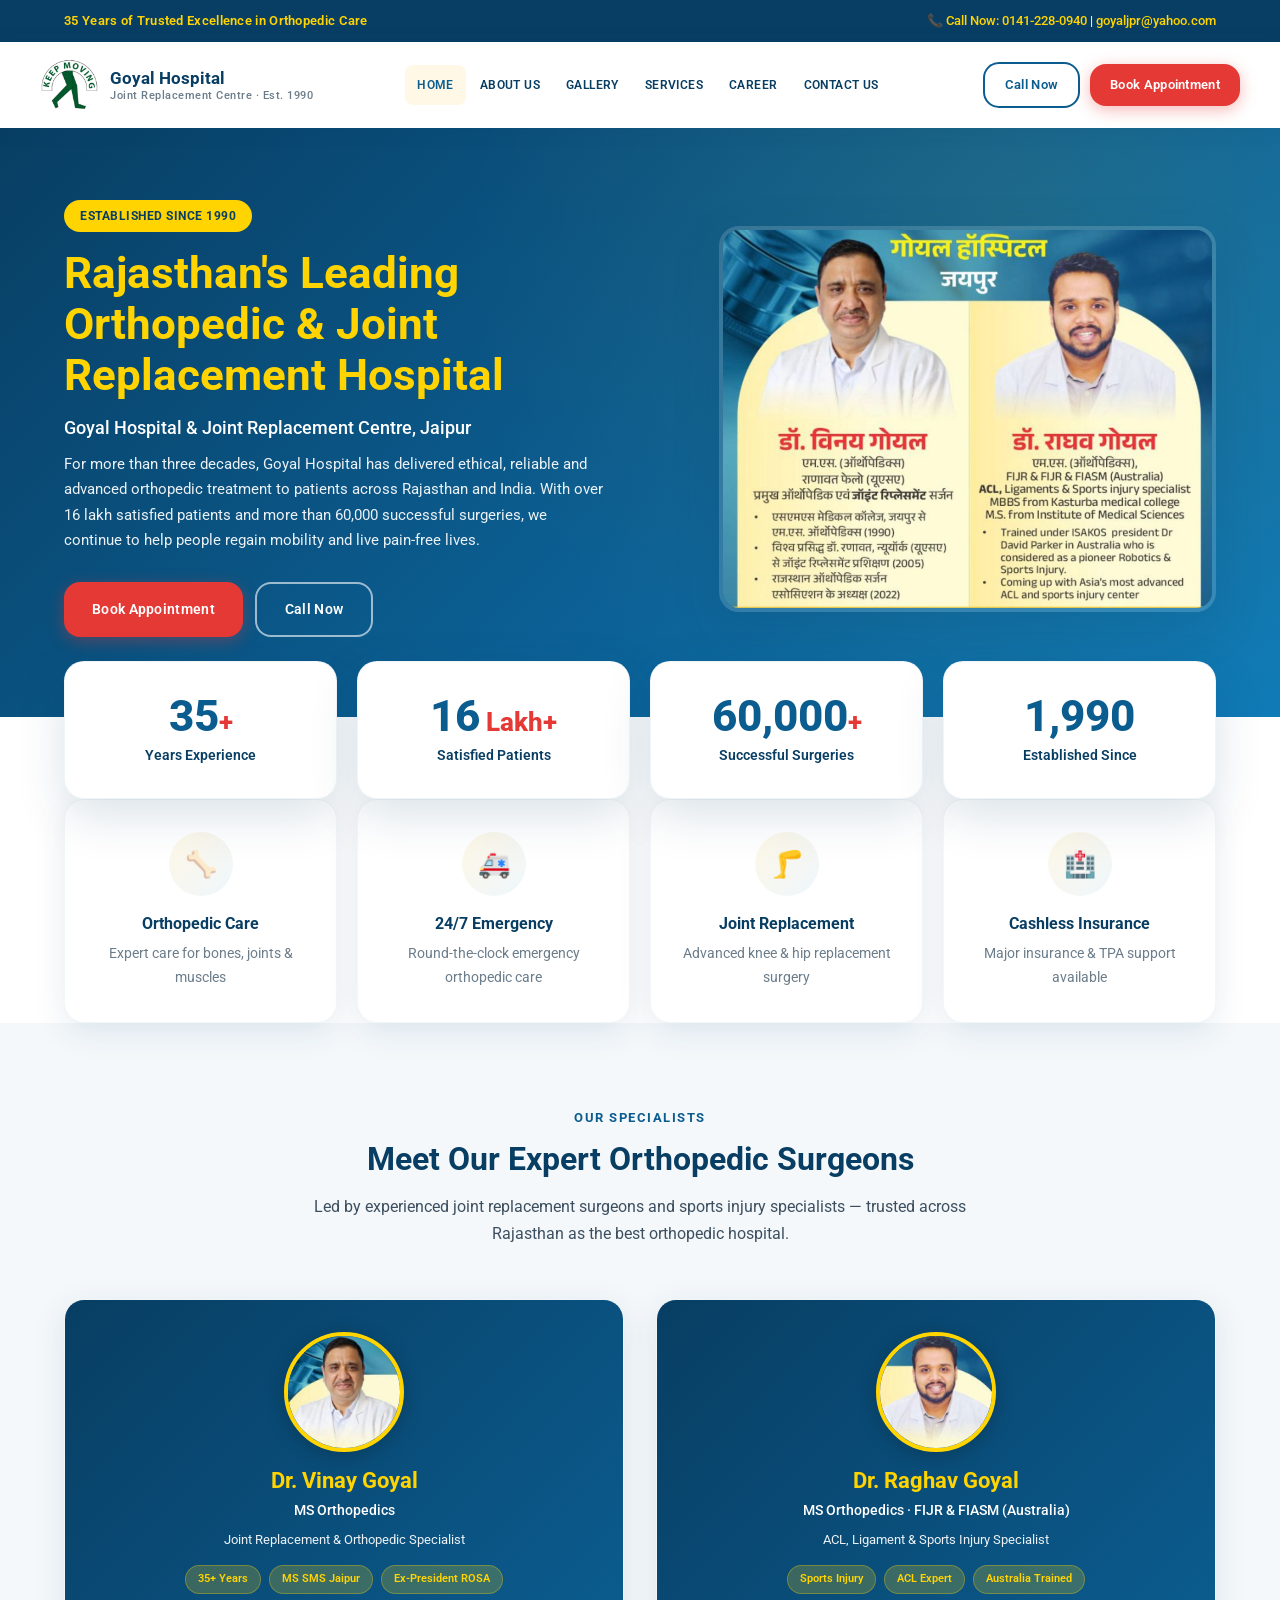
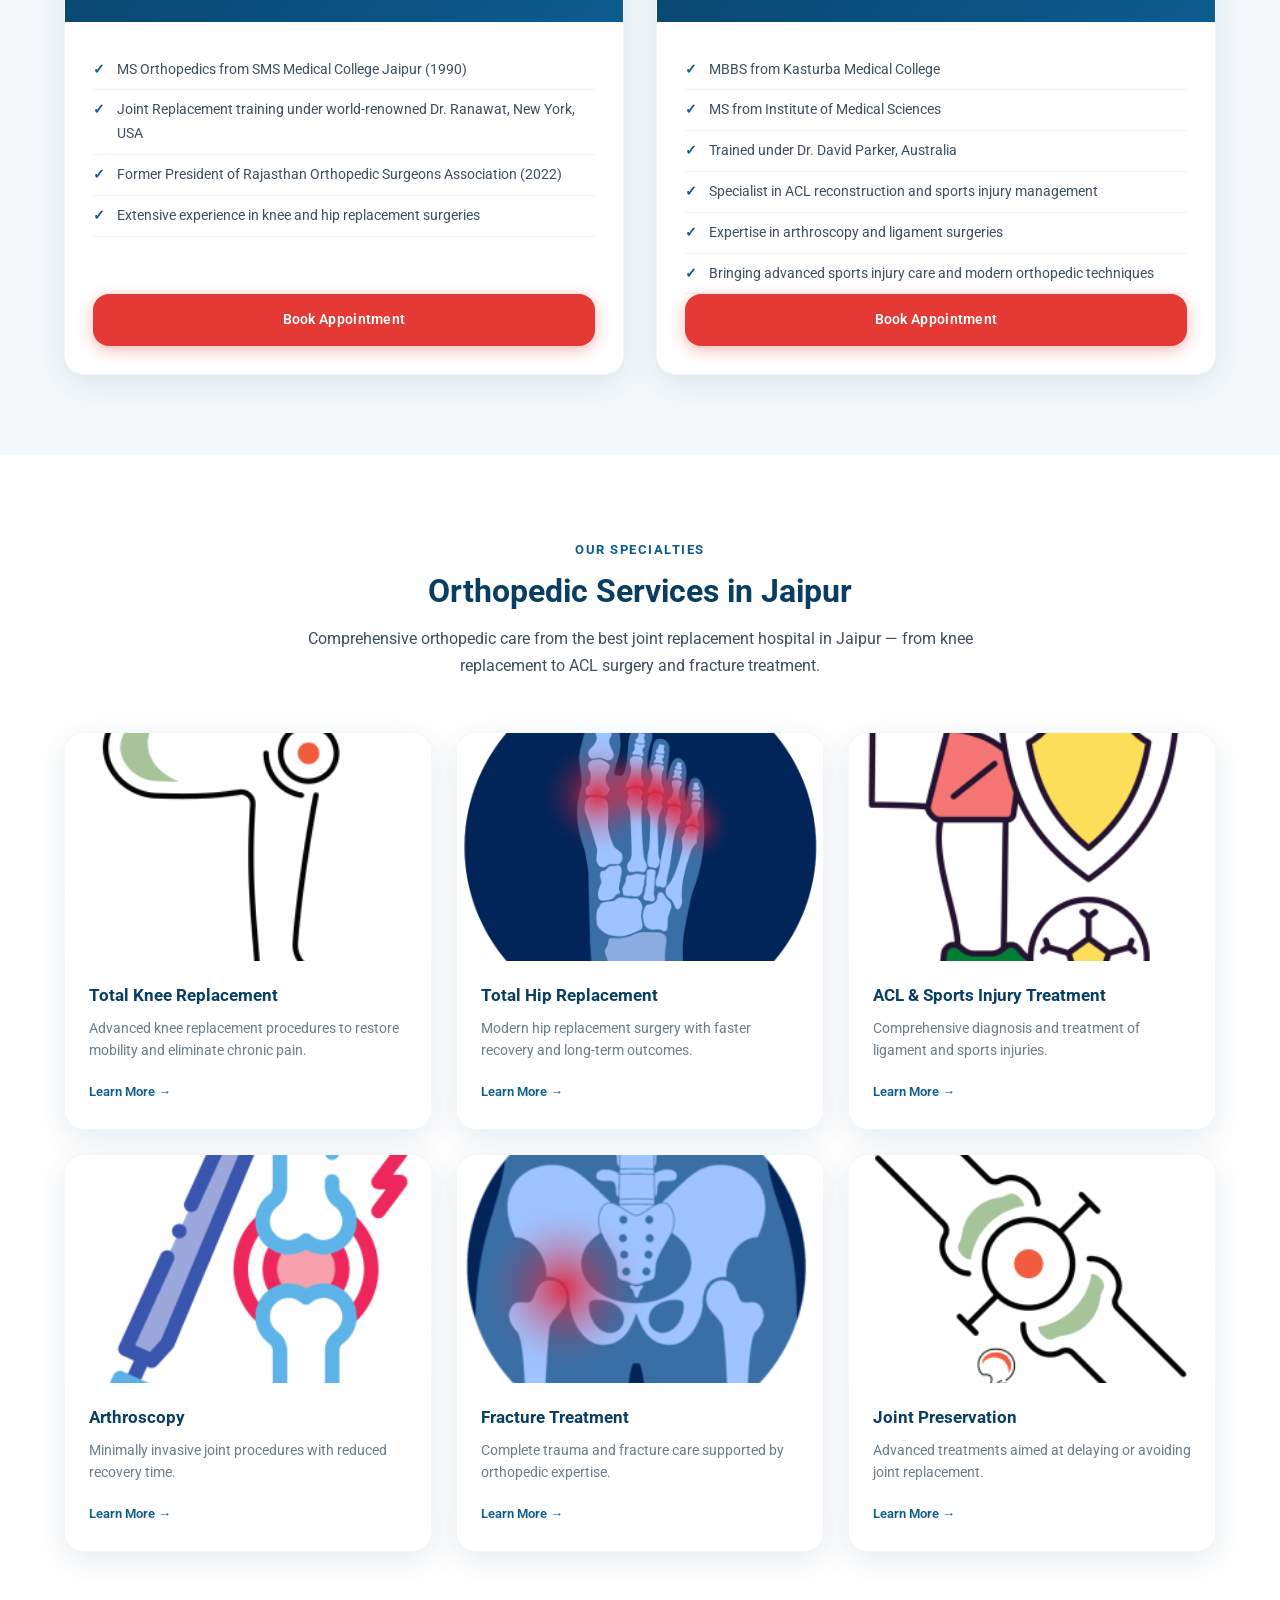
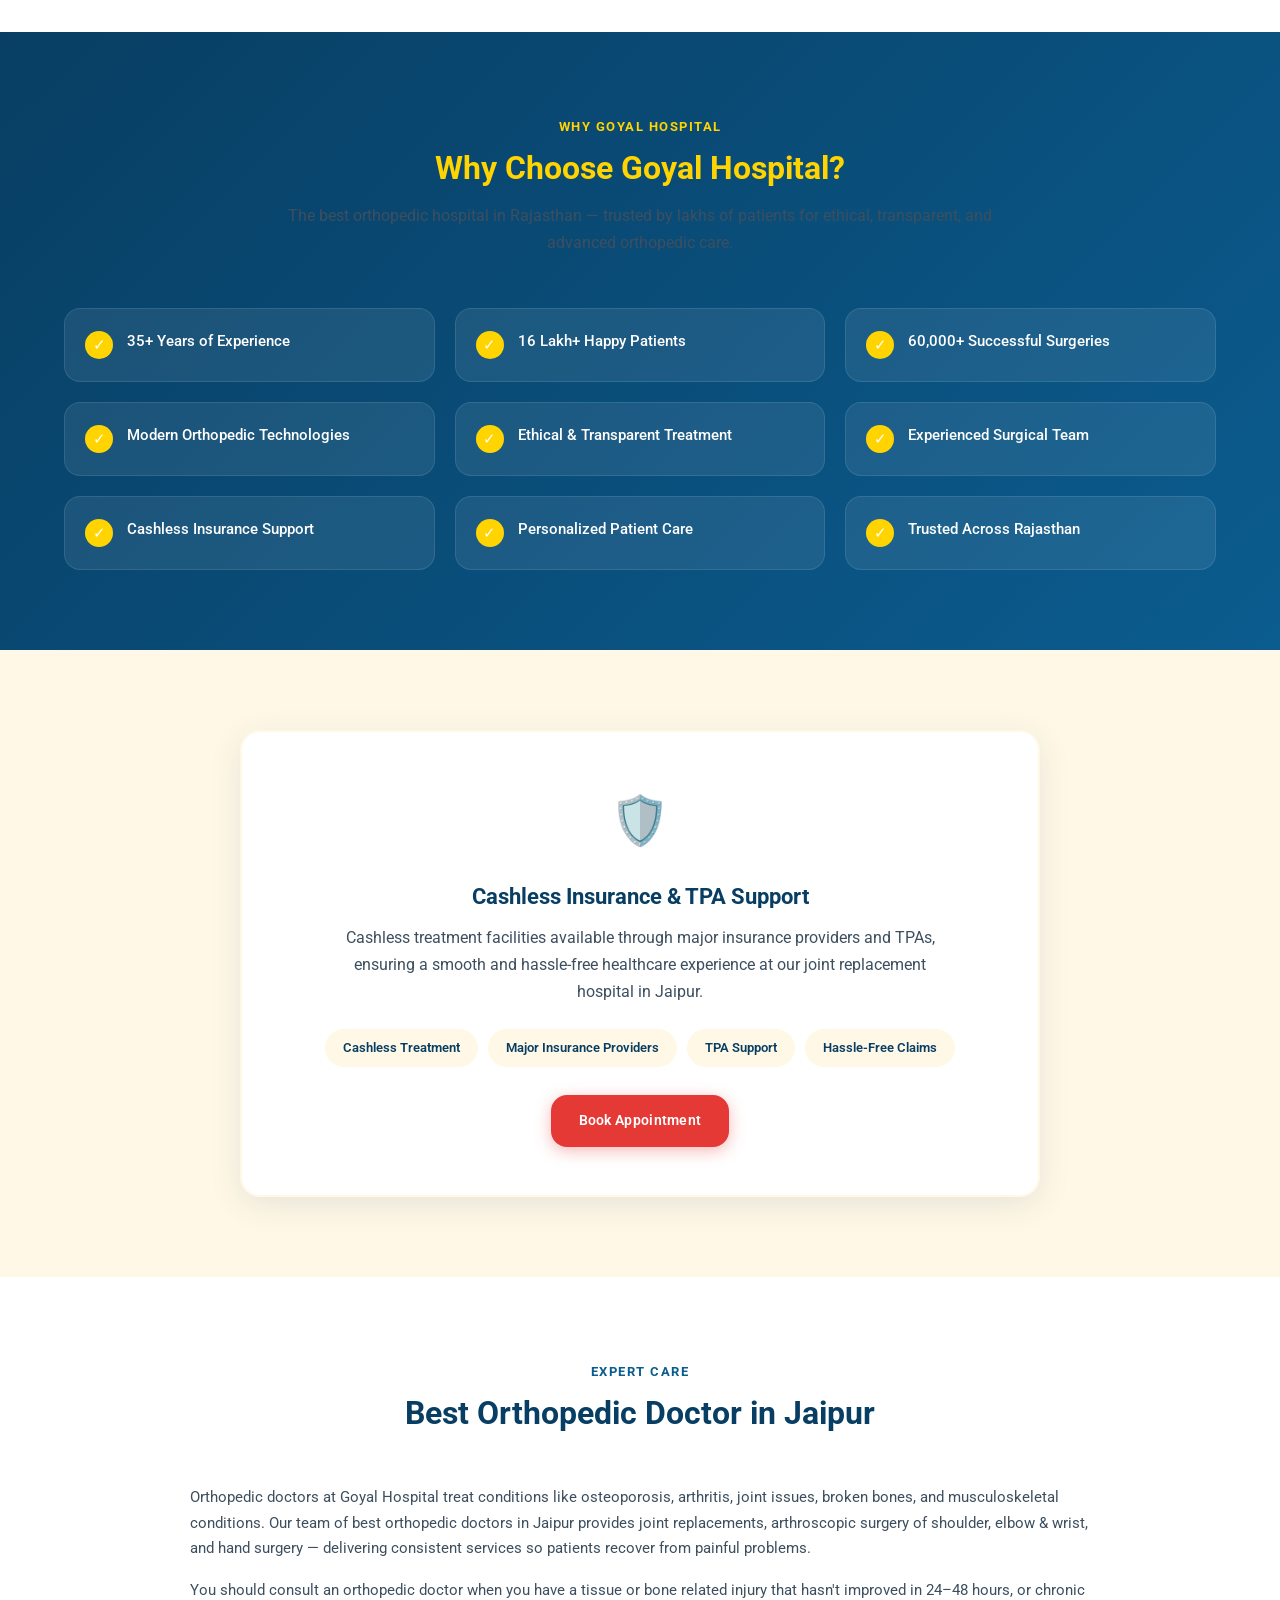
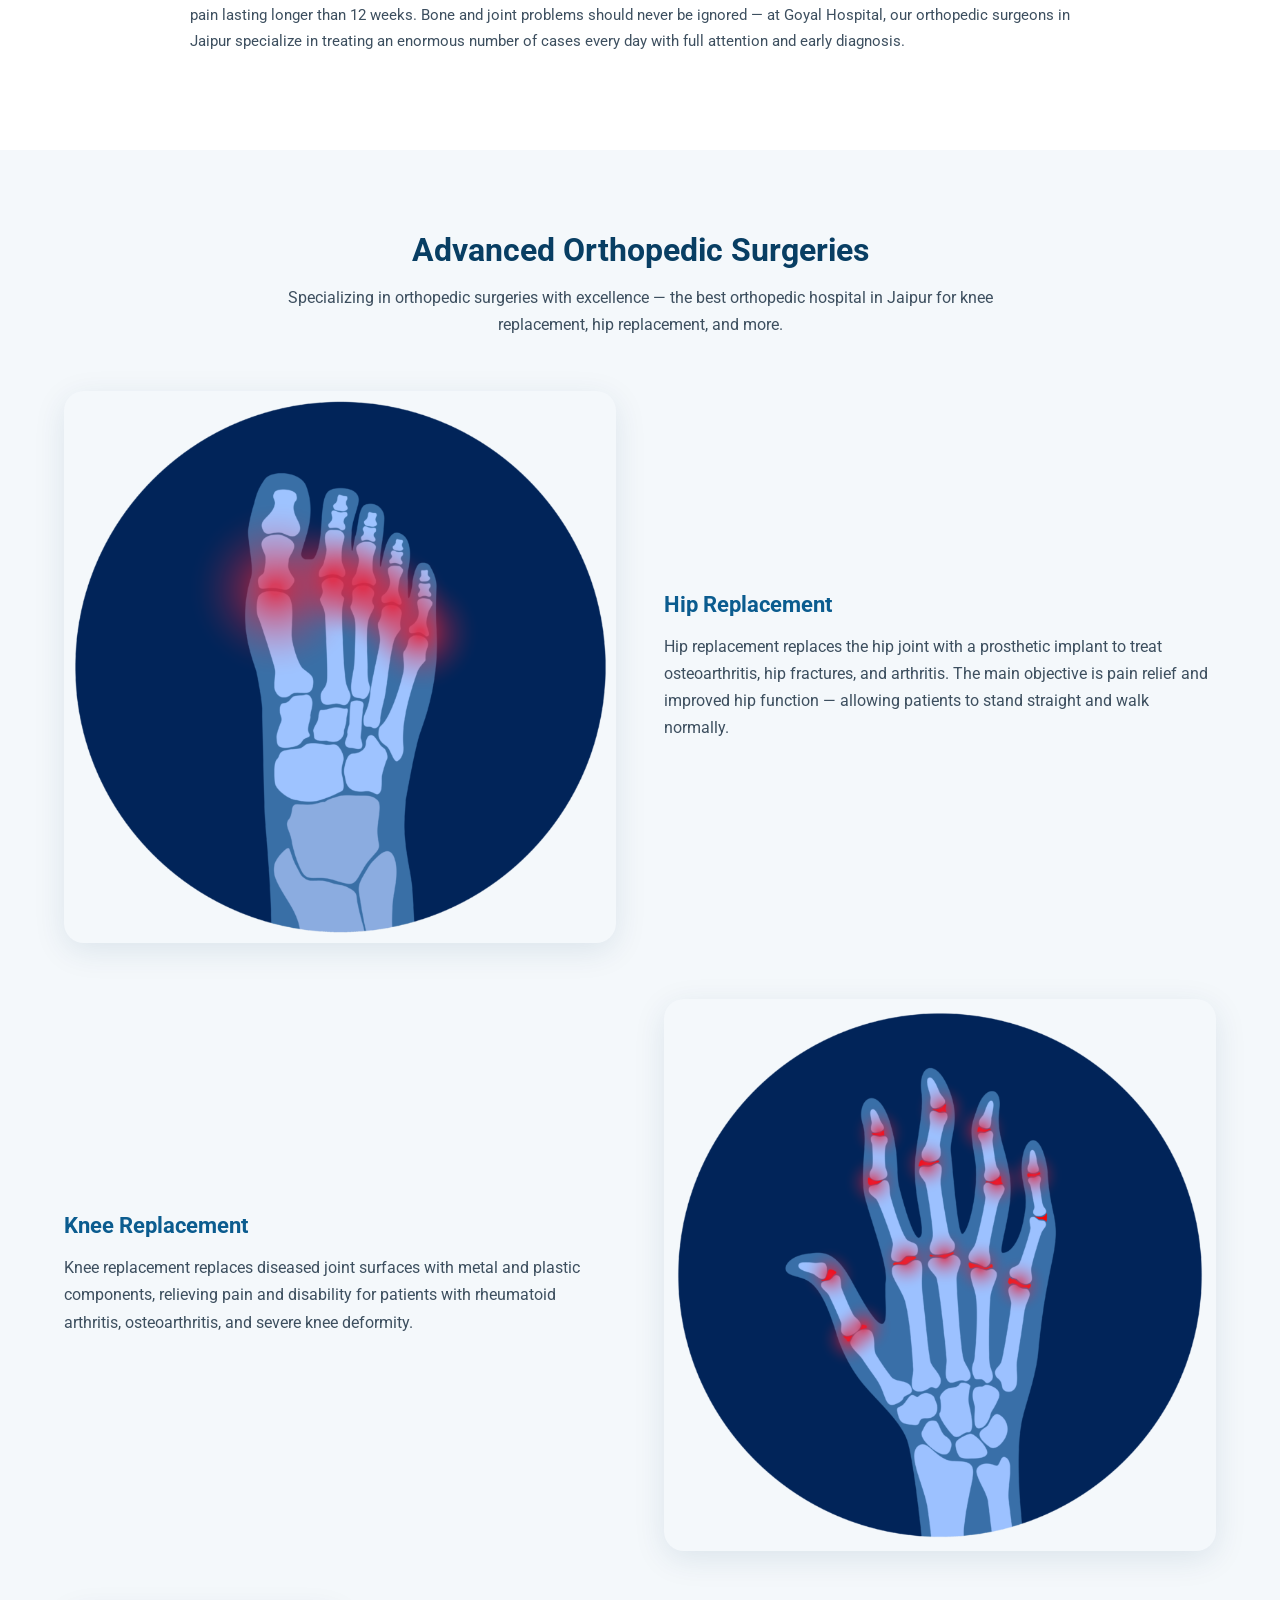
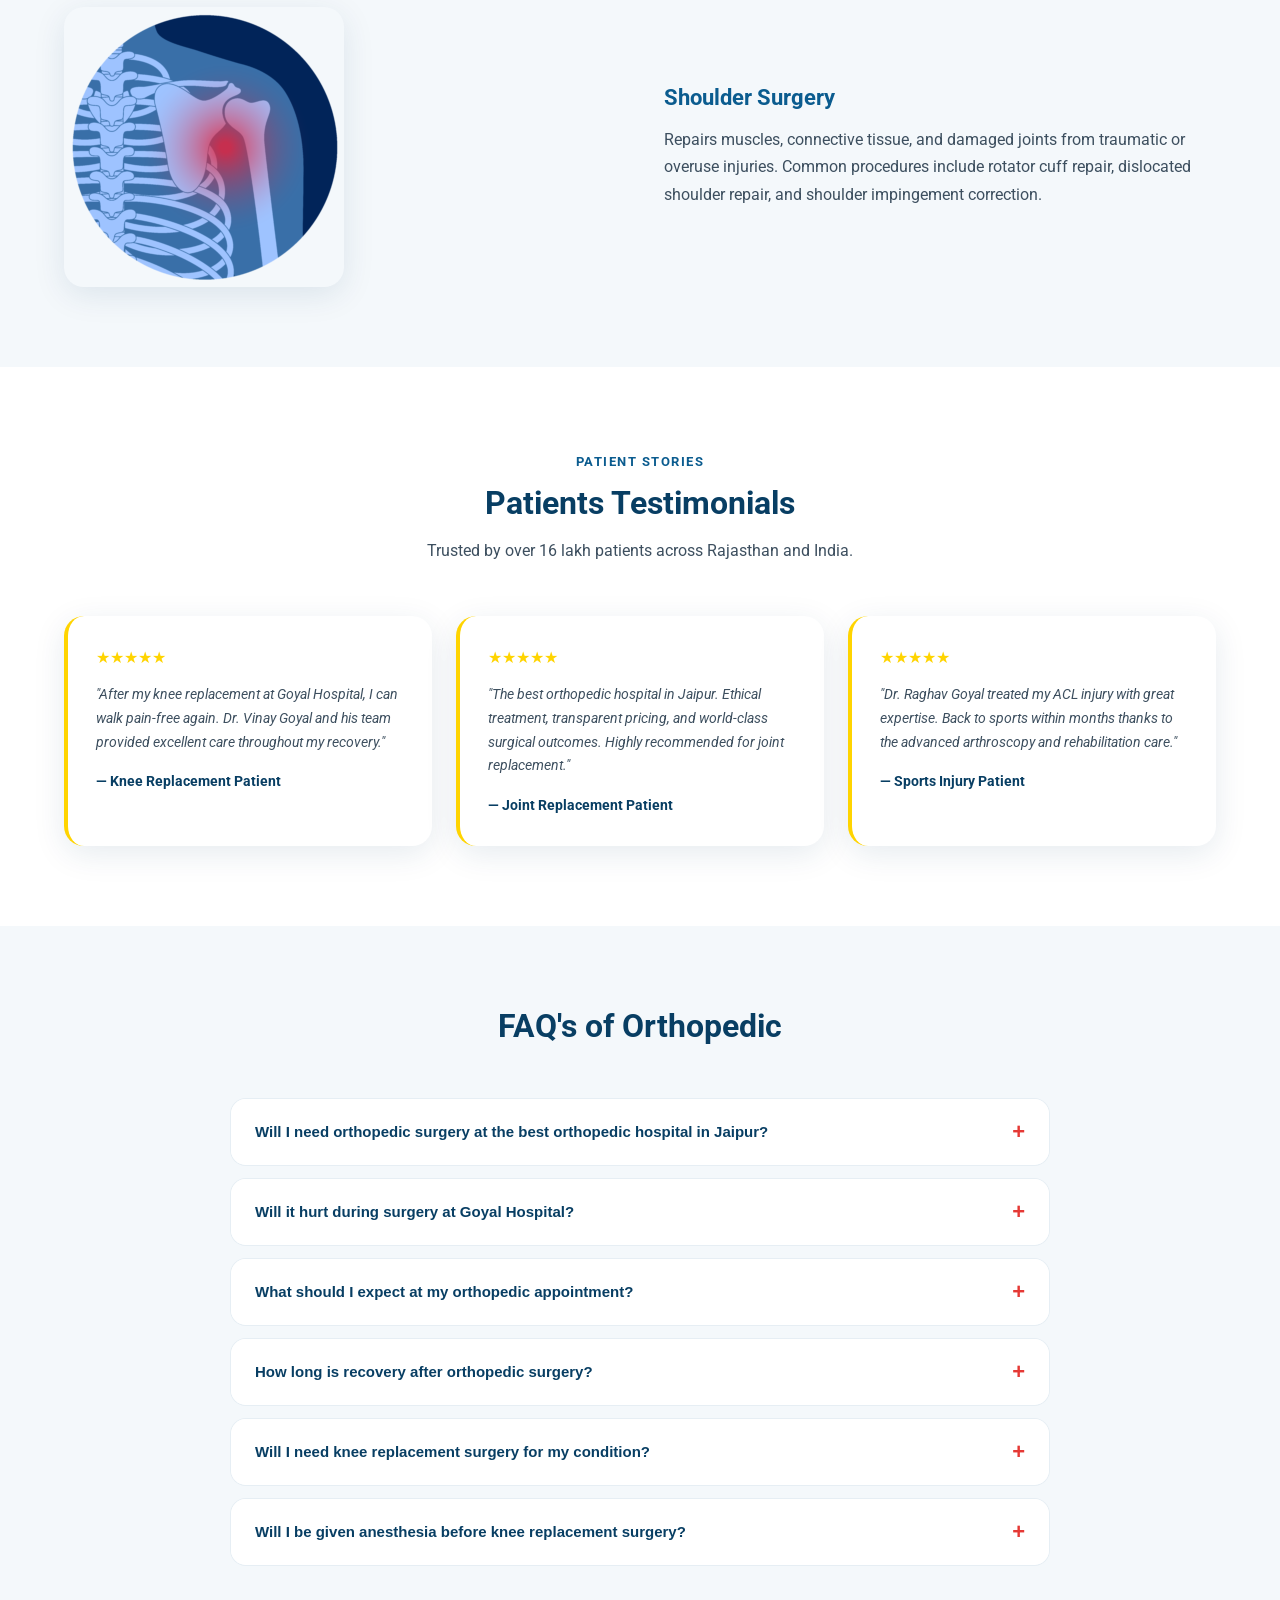
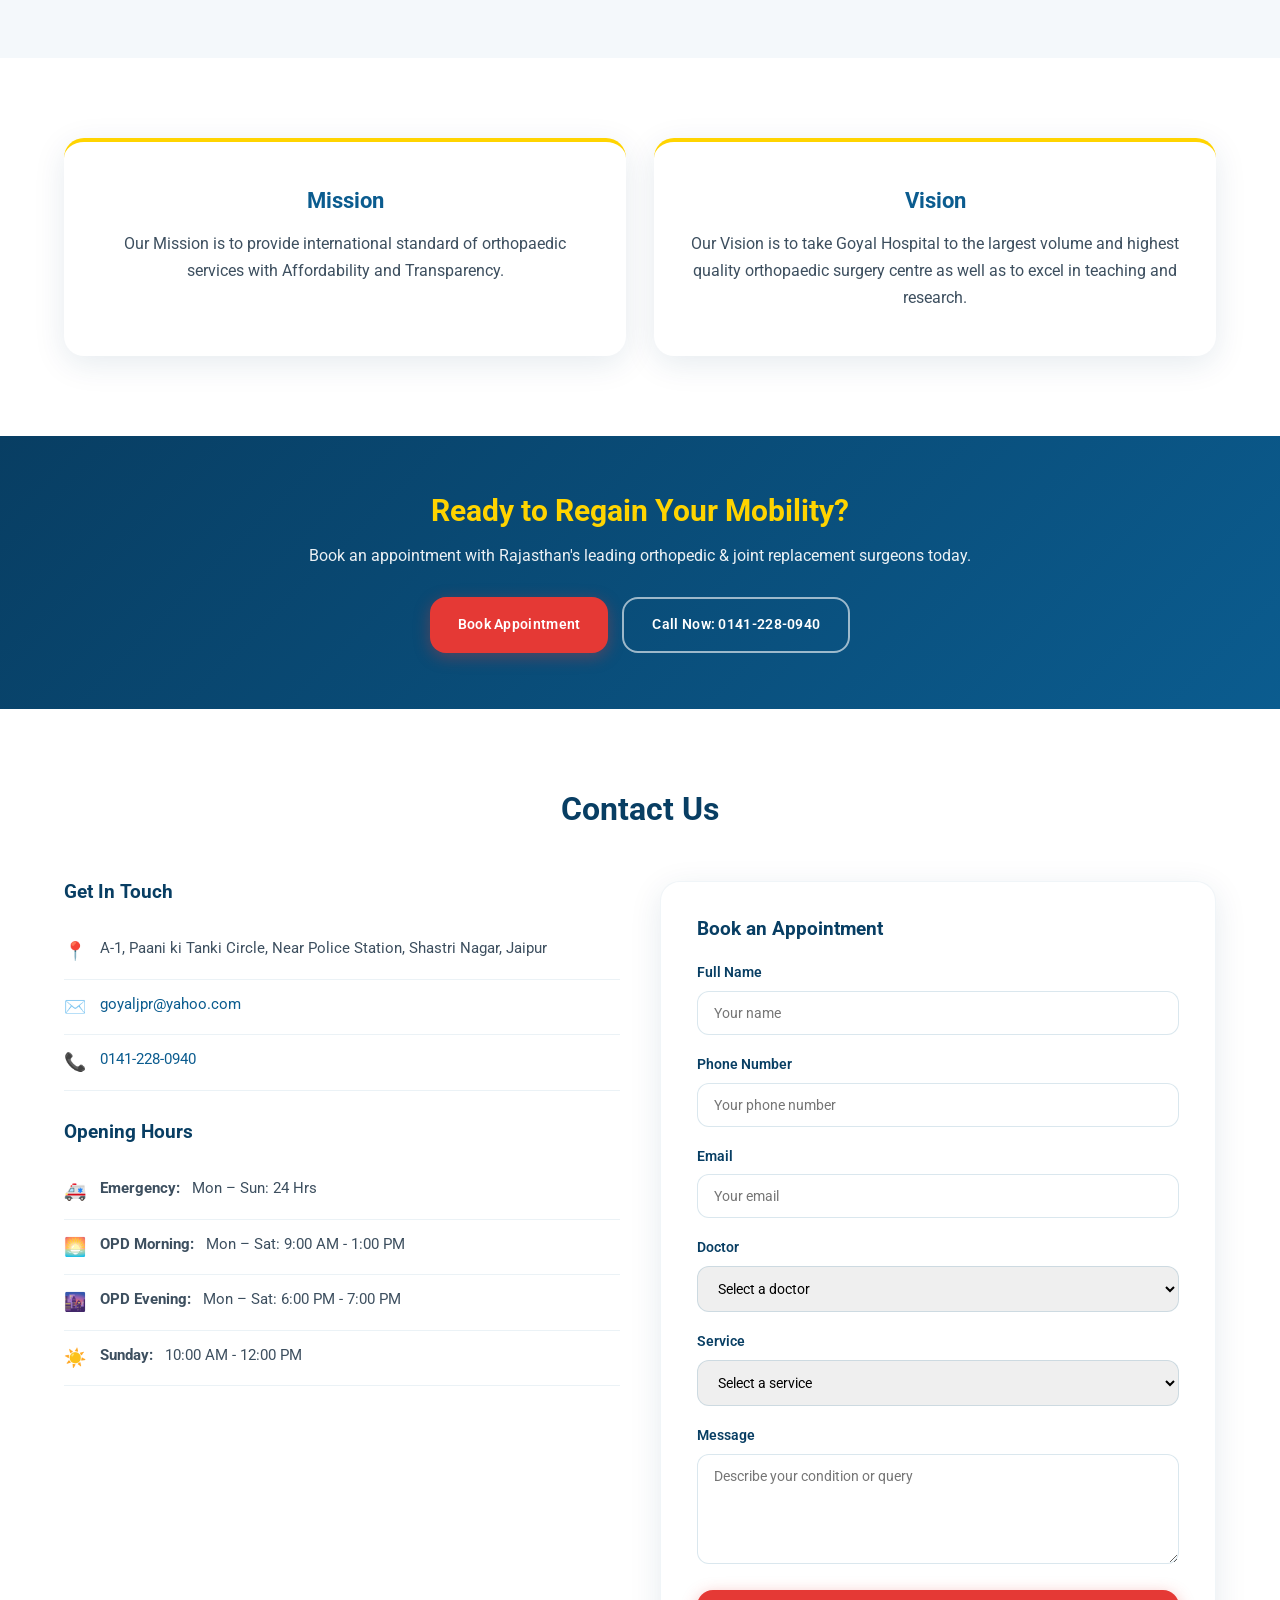
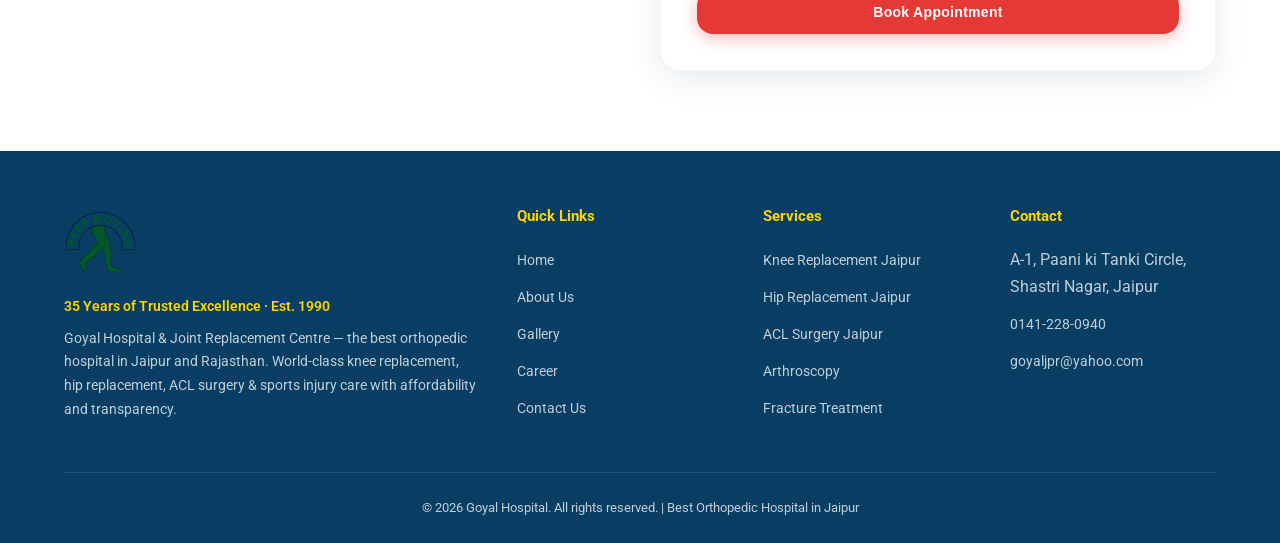
==== index.html @ 2f1bbc67 "Initial commit: Goyal Hospital static website. Premium orthopedic hospital site with doctor profiles" ====
<!DOCTYPE html>
<html lang="en">
<head>
  <meta charset="UTF-8">
  <meta name="viewport" content="width=device-width, initial-scale=1.0">
  <title>Best Orthopedic Hospital in Jaipur | Joint Replacement Hospital Jaipur - Goyal Hospital</title>
  <meta name="description" content="Goyal Hospital — Rajasthan's leading orthopedic & joint replacement hospital in Jaipur since 1990. 60,000+ surgeries, 16 lakh+ patients. Knee replacement, hip replacement, ACL surgery & sports injury specialists.">
  <meta name="keywords" content="Orthopedic Hospital Jaipur, Joint Replacement Hospital Jaipur, Knee Replacement Jaipur, Hip Replacement Jaipur, ACL Surgery Jaipur, Sports Injury Specialist Jaipur, Best Orthopedic Hospital Rajasthan, Joint Replacement Surgeon Jaipur">
  <meta property="og:title" content="Best Orthopedic Hospital in Jaipur - Goyal Hospital">
  <meta property="og:description" content="35 years of trusted excellence in orthopedic care. 60,000+ successful surgeries. Joint replacement, ACL & sports injury specialists in Jaipur.">
  <meta property="og:type" content="website">
  <link rel="preconnect" href="https://fonts.googleapis.com">
  <link rel="preconnect" href="https://fonts.gstatic.com" crossorigin>
  <link href="https://fonts.googleapis.com/css2?family=Roboto:wght@400;500;600;700;800&display=swap" rel="stylesheet">
  <link rel="icon" href="assets/images/cropped-GOYAL-LOGO-1-e1656670790361-192x192.png">
  <link rel="stylesheet" href="css/style.css">
</head>
<body>

  <div class="top-bar">
    <div class="container">
      <span class="trust-tag">35 Years of Trusted Excellence in Orthopedic Care</span>
      <span><a href="tel:01412280940">📞 Call Now: 0141-228-0940</a> | <a href="mailto:goyaljpr@yahoo.com">goyaljpr@yahoo.com</a></span>
    </div>
  </div>

  <header class="site-header">
    <div class="container header-inner">
      <a href="index.html" class="logo">
        <img src="assets/images/cropped-GOYAL-LOGO-1-e1656670790361-192x192.png" alt="Goyal Hospital - Orthopedic Hospital Jaipur">
        <div class="logo-text">
          Goyal Hospital
          <span>Joint Replacement Centre · Est. 1990</span>
        </div>
      </a>
      <button class="menu-toggle" aria-label="Toggle menu">
        <span></span><span></span><span></span>
      </button>
      <nav class="main-nav">
        <ul>
          <li class="active"><a href="index.html">Home</a></li>
          <li><a href="about-us.html">About Us</a></li>
          <li><a href="gallery.html">Gallery</a></li>
          <li>
            <a href="#">Services</a>
            <ul class="dropdown">
              <li><a href="services/knee-replacement.html">Knee Replacement</a></li>
              <li><a href="services/joint-replacement.html">Hip Replacement</a></li>
              <li><a href="services/sports-injury.html">ACL & Sports Injury</a></li>
              <li><a href="services/arthroscopy.html">Arthroscopy</a></li>
              <li><a href="services/fracture-treatment.html">Fracture Treatment</a></li>
              <li><a href="services/back-pain.html">Back Pain</a></li>
              <li><a href="services/knee-pain.html">Knee Pain</a></li>
              <li><a href="services/shoulder-pain.html">Shoulder Pain</a></li>
            </ul>
          </li>
          <li><a href="career.html">Career</a></li>
          <li><a href="contact-us.html">Contact Us</a></li>
        </ul>
      </nav>
      <div class="header-cta">
        <a href="tel:01412280940" class="btn btn-outline-dark btn-sm">Call Now</a>
        <a href="contact-us.html" class="btn btn-cta btn-sm">Book Appointment</a>
      </div>
    </div>
  </header>

  <!-- Hero -->
  <section class="hero">
    <div class="container">
      <div class="hero-content">
        <span class="hero-eyebrow">Established Since 1990</span>
        <h1>Rajasthan's Leading Orthopedic & Joint Replacement Hospital</h1>
        <p class="hero-subtitle">Goyal Hospital & Joint Replacement Centre, Jaipur</p>
        <p>For more than three decades, Goyal Hospital has delivered ethical, reliable and advanced orthopedic treatment to patients across Rajasthan and India. With over 16 lakh satisfied patients and more than 60,000 successful surgeries, we continue to help people regain mobility and live pain-free lives.</p>
        <div class="hero-actions">
          <a href="contact-us.html" class="btn btn-cta">Book Appointment</a>
          <a href="tel:01412280940" class="btn btn-call">Call Now</a>
        </div>
      </div>
      <div class="hero-image">
        <img src="assets/images/DOCTOR'S PROFILE.png" alt="Best Orthopedic Hospital in Jaipur - Goyal Hospital">
      </div>
    </div>
  </section>

  <!-- Trust Stats -->
  <section class="stats-section">
    <div class="container">
      <div class="stats-grid">
        <div class="stat-card fade-in">
          <div class="stat-number"><span class="stat-number-value" data-target="35" data-suffix="+">0</span><span class="stat-suffix">+</span></div>
          <div class="stat-label">Years Experience</div>
        </div>
        <div class="stat-card fade-in">
          <div class="stat-number"><span class="stat-number-value" data-target="16" data-suffix=" Lakh+">0</span><span class="stat-suffix"> Lakh+</span></div>
          <div class="stat-label">Satisfied Patients</div>
        </div>
        <div class="stat-card fade-in">
          <div class="stat-number"><span class="stat-number-value" data-target="60000" data-suffix="+">0</span><span class="stat-suffix">+</span></div>
          <div class="stat-label">Successful Surgeries</div>
        </div>
        <div class="stat-card fade-in">
          <div class="stat-number"><span class="stat-number-value" data-target="1990">0</span></div>
          <div class="stat-label">Established Since</div>
        </div>
      </div>
    </div>
  </section>

  <!-- Quick Features -->
  <section class="features section">
    <div class="container">
      <div class="features-grid">
        <div class="feature-card fade-in">
          <div class="feature-icon">🦴</div>
          <h3>Orthopedic Care</h3>
          <p>Expert care for bones, joints & muscles</p>
        </div>
        <div class="feature-card fade-in">
          <div class="feature-icon">🚑</div>
          <h3>24/7 Emergency</h3>
          <p>Round-the-clock emergency orthopedic care</p>
        </div>
        <div class="feature-card fade-in">
          <div class="feature-icon">🦵</div>
          <h3>Joint Replacement</h3>
          <p>Advanced knee & hip replacement surgery</p>
        </div>
        <div class="feature-card fade-in">
          <div class="feature-icon">🏥</div>
          <h3>Cashless Insurance</h3>
          <p>Major insurance & TPA support available</p>
        </div>
      </div>
    </div>
  </section>

  <!-- Doctors -->
  <section class="section section-alt" id="doctors">
    <div class="container">
      <div class="section-header">
        <span class="section-eyebrow">Our Specialists</span>
        <h2>Meet Our Expert Orthopedic Surgeons</h2>
        <p>Led by experienced joint replacement surgeons and sports injury specialists — trusted across Rajasthan as the best orthopedic hospital.</p>
      </div>
      <div class="doctors-grid">
        <div class="doctor-card fade-in">
          <div class="doctor-card-header">
            <img src="assets/images/dr_vinay_goyal.png" alt="Dr. Vinay Goyal - Joint Replacement Surgeon Jaipur" class="doctor-avatar">
            <h3>Dr. Vinay Goyal</h3>
            <p class="doctor-degree">MS Orthopedics</p>
            <p class="doctor-specialty">Joint Replacement & Orthopedic Specialist</p>
            <div class="doctor-badges">
              <span class="doctor-badge">35+ Years</span>
              <span class="doctor-badge">MS SMS Jaipur</span>
              <span class="doctor-badge">Ex-President ROSA</span>
            </div>
          </div>
          <div class="doctor-card-body">
            <ul>
              <li>MS Orthopedics from SMS Medical College Jaipur (1990)</li>
              <li>Joint Replacement training under world-renowned Dr. Ranawat, New York, USA</li>
              <li>Former President of Rajasthan Orthopedic Surgeons Association (2022)</li>
              <li>Extensive experience in knee and hip replacement surgeries</li>
            </ul>
            <a href="contact-us.html?doctor=Dr.%20Vinay%20Goyal" class="btn btn-cta btn-block">Book Appointment</a>
          </div>
        </div>
        <div class="doctor-card fade-in">
          <div class="doctor-card-header">
            <img src="assets/images/dr_raghav_goyal.png" alt="Dr. Raghav Goyal - ACL & Sports Injury Specialist Jaipur" class="doctor-avatar">
            <h3>Dr. Raghav Goyal</h3>
            <p class="doctor-degree">MS Orthopedics · FIJR & FIASM (Australia)</p>
            <p class="doctor-specialty">ACL, Ligament & Sports Injury Specialist</p>
            <div class="doctor-badges">
              <span class="doctor-badge">Sports Injury</span>
              <span class="doctor-badge">ACL Expert</span>
              <span class="doctor-badge">Australia Trained</span>
            </div>
          </div>
          <div class="doctor-card-body">
            <ul>
              <li>MBBS from Kasturba Medical College</li>
              <li>MS from Institute of Medical Sciences</li>
              <li>Trained under Dr. David Parker, Australia</li>
              <li>Specialist in ACL reconstruction and sports injury management</li>
              <li>Expertise in arthroscopy and ligament surgeries</li>
              <li>Bringing advanced sports injury care and modern orthopedic techniques</li>
            </ul>
            <a href="contact-us.html?doctor=Dr.%20Raghav%20Goyal" class="btn btn-cta btn-block">Book Appointment</a>
          </div>
        </div>
      </div>
    </div>
  </section>

  <!-- Services -->
  <section class="section" id="services">
    <div class="container">
      <div class="section-header">
        <span class="section-eyebrow">Our Specialties</span>
        <h2>Orthopedic Services in Jaipur</h2>
        <p>Comprehensive orthopedic care from the best joint replacement hospital in Jaipur — from knee replacement to ACL surgery and fracture treatment.</p>
      </div>
      <div class="services-grid">
        <div class="service-card fade-in">
          <img src="assets/images/4-280x280.png" alt="Knee Replacement Jaipur">
          <div class="service-card-body">
            <h3>Total Knee Replacement</h3>
            <p>Advanced knee replacement procedures to restore mobility and eliminate chronic pain.</p>
            <a href="services/knee-replacement.html" class="card-link">Learn More →</a>
          </div>
        </div>
        <div class="service-card fade-in">
          <img src="assets/images/2-01-800x800.png" alt="Hip Replacement Jaipur">
          <div class="service-card-body">
            <h3>Total Hip Replacement</h3>
            <p>Modern hip replacement surgery with faster recovery and long-term outcomes.</p>
            <a href="services/joint-replacement.html" class="card-link">Learn More →</a>
          </div>
        </div>
        <div class="service-card fade-in">
          <img src="assets/images/7-280x280.png" alt="ACL Surgery Jaipur">
          <div class="service-card-body">
            <h3>ACL & Sports Injury Treatment</h3>
            <p>Comprehensive diagnosis and treatment of ligament and sports injuries.</p>
            <a href="services/sports-injury.html" class="card-link">Learn More →</a>
          </div>
        </div>
        <div class="service-card fade-in">
          <img src="assets/images/1-280x280.png" alt="Arthroscopy Jaipur">
          <div class="service-card-body">
            <h3>Arthroscopy</h3>
            <p>Minimally invasive joint procedures with reduced recovery time.</p>
            <a href="services/arthroscopy.html" class="card-link">Learn More →</a>
          </div>
        </div>
        <div class="service-card fade-in">
          <img src="assets/images/8-01-280x280.png" alt="Fracture Treatment Jaipur">
          <div class="service-card-body">
            <h3>Fracture Treatment</h3>
            <p>Complete trauma and fracture care supported by orthopedic expertise.</p>
            <a href="services/fracture-treatment.html" class="card-link">Learn More →</a>
          </div>
        </div>
        <div class="service-card fade-in">
          <img src="assets/images/5-280x280.png" alt="Joint Preservation Jaipur">
          <div class="service-card-body">
            <h3>Joint Preservation</h3>
            <p>Advanced treatments aimed at delaying or avoiding joint replacement.</p>
            <a href="services/joint-replacement.html" class="card-link">Learn More →</a>
          </div>
        </div>
      </div>
    </div>
  </section>

  <!-- Why Choose -->
  <section class="section section-dark">
    <div class="container">
      <div class="section-header">
        <span class="section-eyebrow">Why Goyal Hospital</span>
        <h2>Why Choose Goyal Hospital?</h2>
        <p>The best orthopedic hospital in Rajasthan — trusted by lakhs of patients for ethical, transparent, and advanced orthopedic care.</p>
      </div>
      <div class="why-grid">
        <div class="why-item fade-in"><span class="why-check">✓</span><span>35+ Years of Experience</span></div>
        <div class="why-item fade-in"><span class="why-check">✓</span><span>16 Lakh+ Happy Patients</span></div>
        <div class="why-item fade-in"><span class="why-check">✓</span><span>60,000+ Successful Surgeries</span></div>
        <div class="why-item fade-in"><span class="why-check">✓</span><span>Modern Orthopedic Technologies</span></div>
        <div class="why-item fade-in"><span class="why-check">✓</span><span>Ethical & Transparent Treatment</span></div>
        <div class="why-item fade-in"><span class="why-check">✓</span><span>Experienced Surgical Team</span></div>
        <div class="why-item fade-in"><span class="why-check">✓</span><span>Cashless Insurance Support</span></div>
        <div class="why-item fade-in"><span class="why-check">✓</span><span>Personalized Patient Care</span></div>
        <div class="why-item fade-in"><span class="why-check">✓</span><span>Trusted Across Rajasthan</span></div>
      </div>
    </div>
  </section>

  <!-- Insurance -->
  <section class="section section-cream insurance-section">
    <div class="container">
      <div class="insurance-box fade-in">
        <div class="insurance-icon">🛡️</div>
        <h3>Cashless Insurance & TPA Support</h3>
        <p>Cashless treatment facilities available through major insurance providers and TPAs, ensuring a smooth and hassle-free healthcare experience at our joint replacement hospital in Jaipur.</p>
        <div class="insurance-tags">
          <span class="insurance-tag">Cashless Treatment</span>
          <span class="insurance-tag">Major Insurance Providers</span>
          <span class="insurance-tag">TPA Support</span>
          <span class="insurance-tag">Hassle-Free Claims</span>
        </div>
        <a href="contact-us.html" class="btn btn-cta" style="margin-top: 28px;">Book Appointment</a>
      </div>
    </div>
  </section>

  <!-- About Content (refined) -->
  <section class="section">
    <div class="container">
      <div class="section-header">
        <span class="section-eyebrow">Expert Care</span>
        <h2>Best Orthopedic Doctor in Jaipur</h2>
      </div>
      <div class="section-content">
        <p>Orthopedic doctors at Goyal Hospital treat conditions like osteoporosis, arthritis, joint issues, broken bones, and musculoskeletal conditions. Our team of best orthopedic doctors in Jaipur provides joint replacements, arthroscopic surgery of shoulder, elbow & wrist, and hand surgery — delivering consistent services so patients recover from painful problems.</p>
        <p>You should consult an orthopedic doctor when you have a tissue or bone related injury that hasn't improved in 24–48 hours, or chronic pain lasting longer than 12 weeks. Bone and joint problems should never be ignored — at Goyal Hospital, our orthopedic surgeons in Jaipur specialize in treating an enormous number of cases every day with full attention and early diagnosis.</p>
      </div>
    </div>
  </section>

  <!-- Surgeries Detail -->
  <section class="section section-alt">
    <div class="container">
      <div class="section-header">
        <h2>Advanced Orthopedic Surgeries</h2>
        <p>Specializing in orthopedic surgeries with excellence — the best orthopedic hospital in Jaipur for knee replacement, hip replacement, and more.</p>
      </div>
      <div class="surgery-grid fade-in">
        <img src="assets/images/2-01-800x800.png" alt="Hip Replacement Jaipur">
        <div>
          <h3>Hip Replacement</h3>
          <p>Hip replacement replaces the hip joint with a prosthetic implant to treat osteoarthritis, hip fractures, and arthritis. The main objective is pain relief and improved hip function — allowing patients to stand straight and walk normally.</p>
        </div>
      </div>
      <div class="surgery-grid reverse fade-in">
        <img src="assets/images/5-01-800x800.png" alt="Knee Replacement Jaipur">
        <div>
          <h3>Knee Replacement</h3>
          <p>Knee replacement replaces diseased joint surfaces with metal and plastic components, relieving pain and disability for patients with rheumatoid arthritis, osteoarthritis, and severe knee deformity.</p>
        </div>
      </div>
      <div class="surgery-grid fade-in">
        <img src="assets/images/6-01-280x280.png" alt="Shoulder Surgery Jaipur">
        <div>
          <h3>Shoulder Surgery</h3>
          <p>Repairs muscles, connective tissue, and damaged joints from traumatic or overuse injuries. Common procedures include rotator cuff repair, dislocated shoulder repair, and shoulder impingement correction.</p>
        </div>
      </div>
    </div>
  </section>

  <!-- Testimonials -->
  <section class="section">
    <div class="container">
      <div class="section-header">
        <span class="section-eyebrow">Patient Stories</span>
        <h2>Patients Testimonials</h2>
        <p>Trusted by over 16 lakh patients across Rajasthan and India.</p>
      </div>
      <div class="testimonials-grid">
        <div class="testimonial-card fade-in">
          <div class="stars">★★★★★</div>
          <p>"After my knee replacement at Goyal Hospital, I can walk pain-free again. Dr. Vinay Goyal and his team provided excellent care throughout my recovery."</p>
          <div class="author">— Knee Replacement Patient</div>
        </div>
        <div class="testimonial-card fade-in">
          <div class="stars">★★★★★</div>
          <p>"The best orthopedic hospital in Jaipur. Ethical treatment, transparent pricing, and world-class surgical outcomes. Highly recommended for joint replacement."</p>
          <div class="author">— Joint Replacement Patient</div>
        </div>
        <div class="testimonial-card fade-in">
          <div class="stars">★★★★★</div>
          <p>"Dr. Raghav Goyal treated my ACL injury with great expertise. Back to sports within months thanks to the advanced arthroscopy and rehabilitation care."</p>
          <div class="author">— Sports Injury Patient</div>
        </div>
      </div>
    </div>
  </section>

  <!-- FAQ -->
  <section class="section section-alt">
    <div class="container">
      <div class="section-header">
        <h2>FAQ's of Orthopedic</h2>
      </div>
      <div class="faq-list">
        <div class="faq-item">
          <button class="faq-question">Will I need orthopedic surgery at the best orthopedic hospital in Jaipur?</button>
          <div class="faq-answer"><div class="faq-answer-inner">It depends on your individual case. Some patients manage with non-surgical treatments, while others need surgery for severe bone, joint, or muscle conditions. Your doctor at Goyal Hospital will assess your situation and recommend the best course of treatment.</div></div>
        </div>
        <div class="faq-item">
          <button class="faq-question">Will it hurt during surgery at Goyal Hospital?</button>
          <div class="faq-answer"><div class="faq-answer-inner">Discomfort during surgery is well-controlled with medication. Your orthopedic doctor will ensure you are as comfortable as possible throughout the procedure.</div></div>
        </div>
        <div class="faq-item">
          <button class="faq-question">What should I expect at my orthopedic appointment?</button>
          <div class="faq-answer"><div class="faq-answer-inner">You'll be seen by an orthopedic doctor and nurse who will review your symptoms, medical history, and may order tests like X-rays. Once diagnosed, treatment options including knee replacement or ACL surgery will be discussed.</div></div>
        </div>
        <div class="faq-item">
          <button class="faq-question">How long is recovery after orthopedic surgery?</button>
          <div class="faq-answer"><div class="faq-answer-inner">Recovery depends on the surgery type and individual patient. Most patients stay in hospital a few days, then recover at home for several weeks. Some swelling may persist for months.</div></div>
        </div>
        <div class="faq-item">
          <button class="faq-question">Will I need knee replacement surgery for my condition?</button>
          <div class="faq-answer"><div class="faq-answer-inner">It depends on severity, non-surgical treatment effectiveness, and overall health. Mild conditions may respond to physiotherapy; severe cases may require knee replacement at our joint replacement hospital in Jaipur.</div></div>
        </div>
        <div class="faq-item">
          <button class="faq-question">Will I be given anesthesia before knee replacement surgery?</button>
          <div class="faq-answer"><div class="faq-answer-inner">Several anesthesia options are available — local with sedation or general anesthesia. Your joint replacement surgeon in Jaipur will determine the best type for you.</div></div>
        </div>
      </div>
    </div>
  </section>

  <!-- Mission & Vision -->
  <section class="section">
    <div class="container">
      <div class="mv-grid">
        <div class="mv-card fade-in">
          <h3>Mission</h3>
          <p>Our Mission is to provide international standard of orthopaedic services with Affordability and Transparency.</p>
        </div>
        <div class="mv-card fade-in">
          <h3>Vision</h3>
          <p>Our Vision is to take Goyal Hospital to the largest volume and highest quality orthopaedic surgery centre as well as to excel in teaching and research.</p>
        </div>
      </div>
    </div>
  </section>

  <!-- CTA Banner -->
  <section class="cta-banner">
    <div class="container">
      <h2>Ready to Regain Your Mobility?</h2>
      <p>Book an appointment with Rajasthan's leading orthopedic & joint replacement surgeons today.</p>
      <div class="btn-group">
        <a href="contact-us.html" class="btn btn-cta">Book Appointment</a>
        <a href="tel:01412280940" class="btn btn-call">Call Now: 0141-228-0940</a>
      </div>
    </div>
  </section>

  <!-- Contact -->
  <section class="section" id="contact">
    <div class="container">
      <div class="section-header">
        <h2>Contact Us</h2>
      </div>
      <div class="contact-grid">
        <div class="contact-info">
          <h3>Get In Touch</h3>
          <ul>
            <li><span class="icon">📍</span> A-1, Paani ki Tanki Circle, Near Police Station, Shastri Nagar, Jaipur</li>
            <li><span class="icon">✉️</span> <a href="mailto:goyaljpr@yahoo.com">goyaljpr@yahoo.com</a></li>
            <li><span class="icon">📞</span> <a href="tel:01412280940">0141-228-0940</a></li>
          </ul>
          <h3 style="margin-top: 30px;">Opening Hours</h3>
          <ul>
            <li><span class="icon">🚑</span> <strong>Emergency:</strong> Mon – Sun: 24 Hrs</li>
            <li><span class="icon">🌅</span> <strong>OPD Morning:</strong> Mon – Sat: 9:00 AM - 1:00 PM</li>
            <li><span class="icon">🌆</span> <strong>OPD Evening:</strong> Mon – Sat: 6:00 PM - 7:00 PM</li>
            <li><span class="icon">☀️</span> <strong>Sunday:</strong> 10:00 AM - 12:00 PM</li>
          </ul>
        </div>
        <form class="appointment-form">
          <h3 style="margin-bottom: 20px; color: var(--primary-dark);">Book an Appointment</h3>
          <div class="form-group">
            <label for="name">Full Name</label>
            <input type="text" id="name" name="name" required placeholder="Your name">
          </div>
          <div class="form-group">
            <label for="phone">Phone Number</label>
            <input type="tel" id="phone" name="phone" required placeholder="Your phone number">
          </div>
          <div class="form-group">
            <label for="email">Email</label>
            <input type="email" id="email" name="email" placeholder="Your email">
          </div>
          <div class="form-group">
            <label for="doctor">Doctor</label>
            <select id="doctor" name="doctor">
              <option value="">Select a doctor</option>
              <option value="Dr. Vinay Goyal">Dr. Vinay Goyal</option>
              <option value="Dr. Raghav Goyal">Dr. Raghav Goyal</option>
            </select>
          </div>
          <div class="form-group">
            <label for="service">Service</label>
            <select id="service" name="service">
              <option value="">Select a service</option>
              <option>Total Knee Replacement</option>
              <option>Total Hip Replacement</option>
              <option>ACL & Sports Injury</option>
              <option>Arthroscopy</option>
              <option>Fracture Treatment</option>
              <option>Joint Preservation</option>
              <option>Back Pain</option>
              <option>Shoulder Pain</option>
            </select>
          </div>
          <div class="form-group">
            <label for="message">Message</label>
            <textarea id="message" name="message" placeholder="Describe your condition or query"></textarea>
          </div>
          <button type="submit" class="btn btn-cta btn-block">Book Appointment</button>
        </form>
      </div>
    </div>
  </section>

  <footer class="site-footer">
    <div class="container">
      <div class="footer-grid">
        <div class="footer-brand">
          <img src="assets/images/cropped-GOYAL-LOGO-1-e1656670790361-192x192.png" alt="Goyal Hospital Jaipur">
          <p class="footer-trust">35 Years of Trusted Excellence · Est. 1990</p>
          <p>Goyal Hospital & Joint Replacement Centre — the best orthopedic hospital in Jaipur and Rajasthan. World-class knee replacement, hip replacement, ACL surgery & sports injury care with affordability and transparency.</p>
        </div>
        <div class="footer-col">
          <h4>Quick Links</h4>
          <ul>
            <li><a href="index.html">Home</a></li>
            <li><a href="about-us.html">About Us</a></li>
            <li><a href="gallery.html">Gallery</a></li>
            <li><a href="career.html">Career</a></li>
            <li><a href="contact-us.html">Contact Us</a></li>
          </ul>
        </div>
        <div class="footer-col">
          <h4>Services</h4>
          <ul>
            <li><a href="services/knee-replacement.html">Knee Replacement Jaipur</a></li>
            <li><a href="services/joint-replacement.html">Hip Replacement Jaipur</a></li>
            <li><a href="services/sports-injury.html">ACL Surgery Jaipur</a></li>
            <li><a href="services/arthroscopy.html">Arthroscopy</a></li>
            <li><a href="services/fracture-treatment.html">Fracture Treatment</a></li>
          </ul>
        </div>
        <div class="footer-col">
          <h4>Contact</h4>
          <ul>
            <li>A-1, Paani ki Tanki Circle, Shastri Nagar, Jaipur</li>
            <li><a href="tel:01412280940">0141-228-0940</a></li>
            <li><a href="mailto:goyaljpr@yahoo.com">goyaljpr@yahoo.com</a></li>
          </ul>
        </div>
      </div>
      <div class="footer-bottom">
        <p>&copy; 2026 Goyal Hospital. All rights reserved. | Best Orthopedic Hospital in Jaipur</p>
      </div>
    </div>
  </footer>

  <script src="js/main.js"></script>
</body>
</html>
---- css/style.css ----
/* Goyal Hospital — Premium Healthcare Design System */

:root {
  --primary: #0B5C8F;
  --primary-dark: #083E63;
  --accent-yellow: #FFD400;
  --cta-red: #E53935;
  --cta-red-dark: #C62828;
  --white: #FFFFFF;
  --cream: #FFF8E6;
  --dark: #083E63;
  --text: #3D4F5F;
  --text-light: #6B7C8A;
  --text-on-dark: rgba(255, 255, 255, 0.92);
  --bg-light: #F4F8FB;
  --shadow: 0 8px 32px rgba(8, 62, 99, 0.1);
  --shadow-lg: 0 16px 48px rgba(8, 62, 99, 0.15);
  --radius: 16px;
  --radius-lg: 20px;
  --transition: 0.3s cubic-bezier(0.4, 0, 0.2, 1);
}

*, *::before, *::after {
  box-sizing: border-box;
  margin: 0;
  padding: 0;
}

html { scroll-behavior: smooth; }

body {
  font-family: 'Roboto', -apple-system, BlinkMacSystemFont, 'Segoe UI', sans-serif;
  color: var(--text);
  line-height: 1.7;
  background: var(--white);
  -webkit-font-smoothing: antialiased;
}

img { max-width: 100%; height: auto; display: block; }

a {
  color: var(--primary);
  text-decoration: none;
  transition: color var(--transition);
}

a:hover { color: var(--primary-dark); }

h1, h2, h3, h4, h5, h6 {
  color: var(--dark);
  line-height: 1.25;
  font-weight: 700;
}

.container {
  max-width: 1200px;
  margin: 0 auto;
  padding: 0 24px;
}

/* ── Top Bar ── */
.top-bar {
  background: var(--primary-dark);
  color: var(--white);
  padding: 10px 0;
  font-size: 13px;
}

.top-bar .container {
  display: flex;
  justify-content: space-between;
  align-items: center;
  flex-wrap: wrap;
  gap: 8px;
}

.top-bar a { color: var(--accent-yellow); font-weight: 500; }
.top-bar a:hover { color: var(--white); }

.top-bar .trust-tag {
  color: var(--accent-yellow);
  font-weight: 600;
  letter-spacing: 0.3px;
}

/* ── Header ── */
.site-header {
  background: var(--white);
  box-shadow: 0 2px 20px rgba(8, 62, 99, 0.08);
  position: sticky;
  top: 0;
  z-index: 1000;
}

.header-inner {
  display: flex;
  align-items: center;
  justify-content: space-between;
  padding: 14px 0;
  gap: 16px;
}

.logo {
  display: flex;
  align-items: center;
  gap: 12px;
  flex-shrink: 0;
}

.logo img {
  width: 58px;
  height: 58px;
  object-fit: contain;
}

.logo-text {
  font-size: 17px;
  font-weight: 700;
  color: var(--primary-dark);
  line-height: 1.2;
}

.logo-text span {
  display: block;
  font-size: 11px;
  font-weight: 500;
  color: var(--text-light);
  letter-spacing: 0.5px;
}

.header-cta {
  display: flex;
  gap: 10px;
  align-items: center;
}

/* ── Navigation ── */
.main-nav ul {
  display: flex;
  list-style: none;
  gap: 2px;
}

.main-nav > ul > li { position: relative; }

.main-nav > ul > li > a {
  display: block;
  padding: 10px 12px;
  color: var(--dark);
  font-size: 12px;
  font-weight: 600;
  letter-spacing: 0.4px;
  text-transform: uppercase;
  border-radius: 8px;
  transition: background var(--transition), color var(--transition);
}

.main-nav > ul > li > a:hover,
.main-nav > ul > li.active > a {
  color: var(--primary);
  background: var(--cream);
}

.main-nav .dropdown {
  display: none;
  position: absolute;
  top: 100%;
  left: 0;
  background: var(--white);
  box-shadow: var(--shadow-lg);
  border-radius: var(--radius);
  min-width: 240px;
  padding: 8px;
  z-index: 100;
  border: 1px solid rgba(11, 92, 143, 0.08);
}

.main-nav li:hover .dropdown { display: block; }

.main-nav .dropdown li a {
  display: block;
  padding: 10px 16px;
  font-size: 13px;
  color: var(--text);
  text-transform: none;
  font-weight: 500;
  border-radius: 10px;
}

.main-nav .dropdown li a:hover {
  background: var(--cream);
  color: var(--primary);
}

.menu-toggle {
  display: none;
  background: none;
  border: none;
  cursor: pointer;
  padding: 8px;
}

.menu-toggle span {
  display: block;
  width: 24px;
  height: 2px;
  background: var(--primary-dark);
  margin: 6px 0;
  transition: var(--transition);
}

/* ── Buttons ── */
.btn {
  display: inline-flex;
  align-items: center;
  justify-content: center;
  gap: 8px;
  padding: 14px 28px;
  border-radius: var(--radius);
  font-weight: 600;
  font-size: 14px;
  letter-spacing: 0.3px;
  transition: transform var(--transition), box-shadow var(--transition), background var(--transition);
  cursor: pointer;
  border: none;
  text-align: center;
}

.btn:hover { transform: translateY(-2px); }

.btn-cta {
  background: var(--cta-red);
  color: var(--white);
  box-shadow: 0 4px 16px rgba(229, 57, 53, 0.35);
}

.btn-cta:hover {
  background: var(--cta-red-dark);
  color: var(--white);
  box-shadow: 0 8px 24px rgba(229, 57, 53, 0.45);
}

.btn-call {
  background: transparent;
  color: var(--white);
  border: 2px solid rgba(255, 255, 255, 0.6);
}

.btn-call:hover {
  background: rgba(255, 255, 255, 0.15);
  color: var(--white);
  border-color: var(--white);
}

.btn-outline-dark {
  background: transparent;
  color: var(--primary);
  border: 2px solid var(--primary);
}

.btn-outline-dark:hover {
  background: var(--primary);
  color: var(--white);
}

.btn-sm {
  padding: 10px 20px;
  font-size: 13px;
}

.btn-block { width: 100%; }

/* ── Hero ── */
.hero {
  background: linear-gradient(135deg, var(--primary-dark) 0%, var(--primary) 50%, #0E7AB8 100%);
  color: var(--white);
  padding: 72px 0 80px;
  position: relative;
  overflow: hidden;
}

.hero::before {
  content: '';
  position: absolute;
  inset: 0;
  background: radial-gradient(circle at 80% 20%, rgba(255, 212, 0, 0.08) 0%, transparent 50%);
  pointer-events: none;
}

.hero .container {
  display: grid;
  grid-template-columns: 1.1fr 0.9fr;
  gap: 48px;
  align-items: center;
  position: relative;
}

.hero-eyebrow {
  display: inline-block;
  background: var(--accent-yellow);
  color: var(--primary-dark);
  padding: 6px 16px;
  border-radius: 50px;
  font-size: 12px;
  font-weight: 700;
  letter-spacing: 0.5px;
  text-transform: uppercase;
  margin-bottom: 16px;
}

.hero-content h1 {
  color: var(--accent-yellow);
  font-size: clamp(1.8rem, 4vw, 2.75rem);
  margin-bottom: 12px;
  line-height: 1.15;
}

.hero-content .hero-subtitle {
  font-size: 1.15rem;
  color: var(--white);
  font-weight: 500;
  margin-bottom: 8px;
}

.hero-content .hospital-name {
  font-size: 0.95rem;
  color: var(--text-on-dark);
  margin-bottom: 20px;
  letter-spacing: 0.5px;
}

.hero-content p {
  color: var(--text-on-dark);
  margin-bottom: 16px;
  font-size: 15px;
  max-width: 540px;
}

.hero-actions {
  display: flex;
  flex-wrap: wrap;
  gap: 12px;
  margin-top: 28px;
}

.hero-image img {
  border-radius: var(--radius-lg);
  box-shadow: var(--shadow-lg);
  border: 4px solid rgba(255, 255, 255, 0.15);
}

/* ── Trust Stats ── */
.stats-section {
  margin-top: -56px;
  position: relative;
  z-index: 10;
  padding-bottom: 0;
}

.stats-grid {
  display: grid;
  grid-template-columns: repeat(4, 1fr);
  gap: 20px;
}

.stat-card {
  background: var(--white);
  padding: 32px 24px;
  text-align: center;
  border-radius: var(--radius-lg);
  box-shadow: var(--shadow-lg);
  border: 1px solid rgba(11, 92, 143, 0.06);
  transition: transform var(--transition);
}

.stat-card:hover { transform: translateY(-6px); }

.stat-number {
  font-size: clamp(2rem, 4vw, 2.75rem);
  font-weight: 800;
  color: var(--primary);
  line-height: 1;
  margin-bottom: 8px;
}

.stat-number .stat-suffix {
  font-size: 0.6em;
  color: var(--cta-red);
}

.stat-label {
  font-size: 14px;
  font-weight: 600;
  color: var(--dark);
  line-height: 1.4;
}

/* ── Section Utilities ── */
.section { padding: 80px 0; }

.section-alt { background: var(--bg-light); }

.section-dark {
  background: linear-gradient(135deg, var(--primary-dark) 0%, var(--primary) 100%);
  color: var(--white);
}

.section-dark h2,
.section-dark h3 { color: var(--accent-yellow); }

.section-dark p { color: var(--text-on-dark); }

.section-cream { background: var(--cream); }

.section-header {
  text-align: center;
  margin-bottom: 52px;
}

.section-header h2 {
  font-size: clamp(1.5rem, 3vw, 2rem);
  margin-bottom: 14px;
  color: var(--primary-dark);
}

.section-dark .section-header h2 { color: var(--accent-yellow); }

.section-header p {
  max-width: 720px;
  margin: 0 auto;
  color: var(--text);
  font-size: 16px;
}

.section-eyebrow {
  display: inline-block;
  color: var(--primary);
  font-size: 13px;
  font-weight: 700;
  text-transform: uppercase;
  letter-spacing: 1.5px;
  margin-bottom: 10px;
}

.section-dark .section-eyebrow { color: var(--accent-yellow); }

.section-content {
  max-width: 900px;
  margin: 0 auto;
}

.section-content p {
  margin-bottom: 16px;
  font-size: 15px;
}

/* ── Features ── */
.features { padding: 0; }

.features-grid {
  display: grid;
  grid-template-columns: repeat(4, 1fr);
  gap: 20px;
}

.feature-card {
  background: var(--white);
  padding: 32px 24px;
  text-align: center;
  border-radius: var(--radius-lg);
  box-shadow: var(--shadow);
  transition: transform var(--transition), box-shadow var(--transition);
  border: 1px solid rgba(11, 92, 143, 0.05);
}

.feature-card:hover {
  transform: translateY(-4px);
  box-shadow: var(--shadow-lg);
}

.feature-icon {
  width: 64px;
  height: 64px;
  background: linear-gradient(135deg, var(--cream) 0%, #EEF6FC 100%);
  border-radius: 50%;
  display: flex;
  align-items: center;
  justify-content: center;
  margin: 0 auto 18px;
  font-size: 26px;
}

.feature-card h3 {
  font-size: 16px;
  margin-bottom: 8px;
  color: var(--primary-dark);
}

.feature-card p {
  font-size: 14px;
  color: var(--text-light);
}

/* ── Doctor Cards ── */
.doctors-grid {
  display: grid;
  grid-template-columns: repeat(2, 1fr);
  gap: 32px;
  align-items: stretch;
}

.doctor-card {
  display: flex;
  flex-direction: column;
  height: 100%;
  background: var(--white);
  border-radius: var(--radius-lg);
  box-shadow: var(--shadow);
  overflow: hidden;
  border: 1px solid rgba(11, 92, 143, 0.06);
  transition: transform var(--transition), box-shadow var(--transition);
}

.doctor-card:hover {
  transform: translateY(-4px);
  box-shadow: var(--shadow-lg);
}

.doctor-card-header {
  background: linear-gradient(135deg, var(--primary-dark) 0%, var(--primary) 100%);
  padding: 32px 28px 28px;
  text-align: center;
  position: relative;
}

.doctor-avatar {
  width: 120px;
  height: 120px;
  border-radius: 50%;
  object-fit: cover;
  margin: 0 auto 16px;
  border: 4px solid var(--accent-yellow);
  box-shadow: 0 4px 20px rgba(0, 0, 0, 0.2);
}

.doctor-avatar-placeholder {
  width: 120px;
  height: 120px;
  border-radius: 50%;
  margin: 0 auto 16px;
  border: 4px solid var(--accent-yellow);
  background: rgba(255, 255, 255, 0.15);
  display: flex;
  align-items: center;
  justify-content: center;
  font-size: 48px;
}

.doctor-card-header h3 {
  color: var(--accent-yellow);
  font-size: 1.35rem;
  margin-bottom: 4px;
}

.doctor-card-header .doctor-degree {
  color: var(--white);
  font-size: 14px;
  font-weight: 500;
  margin-bottom: 6px;
}

.doctor-card-header .doctor-specialty {
  color: var(--text-on-dark);
  font-size: 13px;
}

.doctor-badges {
  display: flex;
  flex-wrap: wrap;
  gap: 8px;
  justify-content: center;
  margin-top: 14px;
}

.doctor-badge {
  background: rgba(255, 212, 0, 0.2);
  color: var(--accent-yellow);
  padding: 4px 12px;
  border-radius: 50px;
  font-size: 11px;
  font-weight: 600;
  border: 1px solid rgba(255, 212, 0, 0.3);
}

.doctor-card-body {
  display: flex;
  flex-direction: column;
  flex: 1;
  padding: 28px;
}

.doctor-card-body ul {
  list-style: none;
  flex: 1;
  margin-bottom: 0;
}

.doctor-card-body .btn {
  margin-top: auto;
  flex-shrink: 0;
}

.doctor-card-body li {
  padding: 8px 0 8px 24px;
  position: relative;
  font-size: 14px;
  color: var(--text);
  border-bottom: 1px solid rgba(11, 92, 143, 0.06);
}

.doctor-card-body li::before {
  content: '✓';
  position: absolute;
  left: 0;
  color: var(--primary);
  font-weight: 700;
}

/* ── Services Premium ── */
.services-grid {
  display: grid;
  grid-template-columns: repeat(3, 1fr);
  gap: 24px;
}

.service-card {
  background: var(--white);
  border-radius: var(--radius-lg);
  overflow: hidden;
  box-shadow: var(--shadow);
  transition: transform var(--transition), box-shadow var(--transition);
  border: 1px solid rgba(11, 92, 143, 0.05);
}

.service-card:hover {
  transform: translateY(-6px);
  box-shadow: var(--shadow-lg);
}

.service-card img {
  width: 100%;
  aspect-ratio: 16/10;
  object-fit: cover;
}

.service-card-body {
  padding: 24px;
}

.service-card h3 {
  font-size: 17px;
  color: var(--primary-dark);
  margin-bottom: 10px;
}

.service-card p {
  font-size: 14px;
  color: var(--text-light);
  margin-bottom: 16px;
  line-height: 1.6;
}

.service-card a.card-link {
  color: var(--primary);
  font-weight: 600;
  font-size: 13px;
  display: inline-flex;
  align-items: center;
  gap: 4px;
}

.service-card a.card-link:hover { color: var(--cta-red); }

.service-card > a:not(.card-link) { color: inherit; }

/* Legacy service card (image only link) */
.service-card > a:first-child img + h3,
.service-card > a h3 {
  padding: 16px;
  font-size: 15px;
  text-align: center;
}

/* ── Why Choose ── */
.why-grid {
  display: grid;
  grid-template-columns: repeat(3, 1fr);
  gap: 20px;
}

.why-item {
  display: flex;
  align-items: flex-start;
  gap: 14px;
  background: rgba(255, 255, 255, 0.08);
  padding: 22px 20px;
  border-radius: var(--radius);
  border: 1px solid rgba(255, 255, 255, 0.1);
  transition: background var(--transition);
}

.why-item:hover { background: rgba(255, 255, 255, 0.12); }

.why-check {
  width: 28px;
  height: 28px;
  background: var(--accent-yellow);
  color: var(--primary-dark);
  border-radius: 50%;
  display: flex;
  align-items: center;
  justify-content: center;
  font-weight: 800;
  font-size: 14px;
  flex-shrink: 0;
}

.why-item span {
  color: var(--white);
  font-size: 15px;
  font-weight: 500;
  line-height: 1.4;
}

/* ── Insurance ── */
.insurance-section {
  text-align: center;
}

.insurance-box {
  background: var(--white);
  border-radius: var(--radius-lg);
  padding: 48px 40px;
  box-shadow: var(--shadow);
  max-width: 800px;
  margin: 0 auto;
  border: 2px solid var(--cream);
}

.insurance-box .insurance-icon {
  font-size: 48px;
  margin-bottom: 20px;
}

.insurance-box h3 {
  color: var(--primary-dark);
  font-size: 1.4rem;
  margin-bottom: 14px;
}

.insurance-box p {
  color: var(--text);
  font-size: 16px;
  max-width: 600px;
  margin: 0 auto 24px;
}

.insurance-tags {
  display: flex;
  flex-wrap: wrap;
  gap: 10px;
  justify-content: center;
}

.insurance-tag {
  background: var(--cream);
  color: var(--primary-dark);
  padding: 8px 18px;
  border-radius: 50px;
  font-size: 13px;
  font-weight: 600;
}

/* ── Surgery Grid ── */
.surgery-grid {
  display: grid;
  grid-template-columns: 1fr 1fr;
  gap: 48px;
  align-items: center;
  margin-bottom: 56px;
}

.surgery-grid:last-child { margin-bottom: 0; }

.surgery-grid.reverse { direction: rtl; }
.surgery-grid.reverse > * { direction: ltr; }

.surgery-grid img {
  border-radius: var(--radius-lg);
  box-shadow: var(--shadow);
}

.surgery-grid h3 {
  font-size: 1.35rem;
  margin-bottom: 14px;
  color: var(--primary);
}

/* ── FAQ ── */
.faq-list { max-width: 820px; margin: 0 auto; }

.faq-item {
  border: 1px solid rgba(11, 92, 143, 0.1);
  border-radius: var(--radius);
  margin-bottom: 12px;
  overflow: hidden;
  background: var(--white);
}

.faq-question {
  width: 100%;
  background: var(--white);
  border: none;
  padding: 20px 24px;
  text-align: left;
  font-size: 15px;
  font-weight: 600;
  color: var(--primary-dark);
  cursor: pointer;
  display: flex;
  justify-content: space-between;
  align-items: center;
  gap: 16px;
  transition: background var(--transition);
}

.faq-question:hover { background: var(--cream); }

.faq-question::after {
  content: '+';
  font-size: 22px;
  color: var(--cta-red);
  flex-shrink: 0;
  transition: transform var(--transition);
}

.faq-item.active .faq-question::after { transform: rotate(45deg); }

.faq-answer {
  max-height: 0;
  overflow: hidden;
  transition: max-height 0.4s ease;
}

.faq-answer-inner {
  padding: 0 24px 20px;
  color: var(--text);
  font-size: 14px;
  line-height: 1.7;
}

.faq-item.active .faq-answer { max-height: 400px; }

/* ── Mission Vision ── */
.mv-grid {
  display: grid;
  grid-template-columns: 1fr 1fr;
  gap: 28px;
}

.mv-card {
  background: var(--white);
  padding: 44px 36px;
  border-radius: var(--radius-lg);
  box-shadow: var(--shadow);
  text-align: center;
  border-top: 4px solid var(--accent-yellow);
}

.mv-card h3 {
  color: var(--primary);
  font-size: 1.4rem;
  margin-bottom: 16px;
}

/* ── Contact ── */
.contact-grid {
  display: grid;
  grid-template-columns: 1fr 1fr;
  gap: 40px;
}

.contact-info h3 {
  margin-bottom: 20px;
  color: var(--primary-dark);
}

.contact-info ul { list-style: none; }

.contact-info li {
  padding: 12px 0;
  border-bottom: 1px solid rgba(11, 92, 143, 0.08);
  display: flex;
  align-items: flex-start;
  gap: 12px;
  font-size: 15px;
}

.contact-info .icon {
  color: var(--primary);
  font-size: 18px;
  min-width: 24px;
}

.appointment-form {
  background: var(--white);
  padding: 36px;
  border-radius: var(--radius-lg);
  box-shadow: var(--shadow);
  border: 1px solid rgba(11, 92, 143, 0.06);
}

.form-group { margin-bottom: 18px; }

.form-group label {
  display: block;
  margin-bottom: 6px;
  font-weight: 600;
  font-size: 14px;
  color: var(--primary-dark);
}

.form-group input,
.form-group textarea,
.form-group select {
  width: 100%;
  padding: 13px 16px;
  border: 1.5px solid rgba(11, 92, 143, 0.15);
  border-radius: 12px;
  font-size: 14px;
  font-family: inherit;
  transition: border-color var(--transition), box-shadow var(--transition);
}

.form-group input:focus,
.form-group textarea:focus,
.form-group select:focus {
  outline: none;
  border-color: var(--primary);
  box-shadow: 0 0 0 3px rgba(11, 92, 143, 0.1);
}

.form-group textarea {
  resize: vertical;
  min-height: 110px;
}

/* ── Footer ── */
.site-footer {
  background: var(--primary-dark);
  color: rgba(255, 255, 255, 0.75);
  padding: 56px 0 24px;
}

.footer-grid {
  display: grid;
  grid-template-columns: 2fr 1fr 1fr 1fr;
  gap: 40px;
  margin-bottom: 40px;
}

.footer-brand img {
  width: 72px;
  margin-bottom: 16px;
}

.footer-brand p {
  font-size: 14px;
  line-height: 1.7;
}

.footer-col h4 {
  color: var(--accent-yellow);
  font-size: 15px;
  margin-bottom: 20px;
  font-weight: 700;
}

.footer-col ul { list-style: none; }

.footer-col li { margin-bottom: 10px; }

.footer-col a {
  color: rgba(255, 255, 255, 0.75);
  font-size: 14px;
}

.footer-col a:hover { color: var(--white); }

.footer-bottom {
  border-top: 1px solid rgba(255, 255, 255, 0.1);
  padding-top: 24px;
  text-align: center;
  font-size: 13px;
}

.footer-trust {
  color: var(--accent-yellow);
  font-weight: 600;
  margin-bottom: 8px;
}

/* ── Page Header ── */
.page-header {
  background: linear-gradient(135deg, var(--primary-dark) 0%, var(--primary) 100%);
  color: var(--white);
  padding: 56px 0;
  text-align: center;
}

.page-header h1 {
  color: var(--accent-yellow);
  font-size: clamp(1.75rem, 4vw, 2.25rem);
}

.page-header p {
  color: var(--text-on-dark);
  margin-top: 12px;
  font-size: 16px;
}

/* ── Gallery ── */
.gallery-grid {
  display: grid;
  grid-template-columns: repeat(3, 1fr);
  gap: 20px;
}

.gallery-item {
  border-radius: var(--radius-lg);
  overflow: hidden;
  box-shadow: var(--shadow);
}

.gallery-item img {
  width: 100%;
  aspect-ratio: 4/3;
  object-fit: cover;
  transition: transform var(--transition);
}

.gallery-item:hover img { transform: scale(1.05); }

/* ── CTA Banner ── */
.cta-banner {
  background: linear-gradient(135deg, var(--primary-dark) 0%, var(--primary) 100%);
  padding: 56px 0;
  text-align: center;
}

.cta-banner h2 {
  color: var(--accent-yellow);
  font-size: clamp(1.4rem, 3vw, 1.9rem);
  margin-bottom: 12px;
}

.cta-banner p {
  color: var(--text-on-dark);
  margin-bottom: 28px;
  font-size: 16px;
}

.cta-banner .btn-group {
  display: flex;
  gap: 14px;
  justify-content: center;
  flex-wrap: wrap;
}

/* ── Testimonials ── */
.testimonials-grid {
  display: grid;
  grid-template-columns: repeat(3, 1fr);
  gap: 24px;
}

.testimonial-card {
  background: var(--white);
  padding: 28px;
  border-radius: var(--radius-lg);
  box-shadow: var(--shadow);
  border-left: 4px solid var(--accent-yellow);
}

.testimonial-card p {
  font-size: 14px;
  color: var(--text);
  font-style: italic;
  margin-bottom: 16px;
  line-height: 1.7;
}

.testimonial-card .author {
  font-weight: 700;
  color: var(--primary-dark);
  font-size: 14px;
}

.testimonial-card .stars {
  color: var(--accent-yellow);
  margin-bottom: 12px;
  font-size: 16px;
}

/* ── Animations ── */
.fade-in {
  opacity: 0;
  transform: translateY(24px);
  transition: opacity 0.6s ease, transform 0.6s ease;
}

.fade-in.visible {
  opacity: 1;
  transform: translateY(0);
}

/* ── Responsive ── */
@media (max-width: 992px) {
  .header-cta { display: none; }

  .hero .container { grid-template-columns: 1fr; text-align: center; }
  .hero-content p { margin-left: auto; margin-right: auto; }
  .hero-actions { justify-content: center; }

  .stats-grid { grid-template-columns: repeat(2, 1fr); }
  .features-grid { grid-template-columns: repeat(2, 1fr); }
  .services-grid { grid-template-columns: repeat(2, 1fr); }
  .doctors-grid { grid-template-columns: 1fr; }
  .why-grid { grid-template-columns: repeat(2, 1fr); }
  .testimonials-grid { grid-template-columns: 1fr; }

  .surgery-grid { grid-template-columns: 1fr; }
  .surgery-grid.reverse { direction: ltr; }

  .mv-grid, .contact-grid { grid-template-columns: 1fr; }
  .footer-grid { grid-template-columns: 1fr 1fr; }
}

@media (max-width: 768px) {
  .section { padding: 56px 0; }

  .menu-toggle { display: block; }

  .main-nav {
    display: none;
    position: absolute;
    top: 100%;
    left: 0;
    right: 0;
    background: var(--white);
    box-shadow: var(--shadow-lg);
    padding: 16px;
  }

  .main-nav.active { display: block; }
  .main-nav ul { flex-direction: column; }

  .main-nav .dropdown {
    position: static;
    box-shadow: none;
    padding-left: 12px;
    display: block;
    border: none;
  }

  .stats-grid,
  .features-grid,
  .services-grid,
  .why-grid,
  .gallery-grid {
    grid-template-columns: 1fr;
  }

  .footer-grid { grid-template-columns: 1fr; }

  .stats-section { margin-top: -32px; }
}
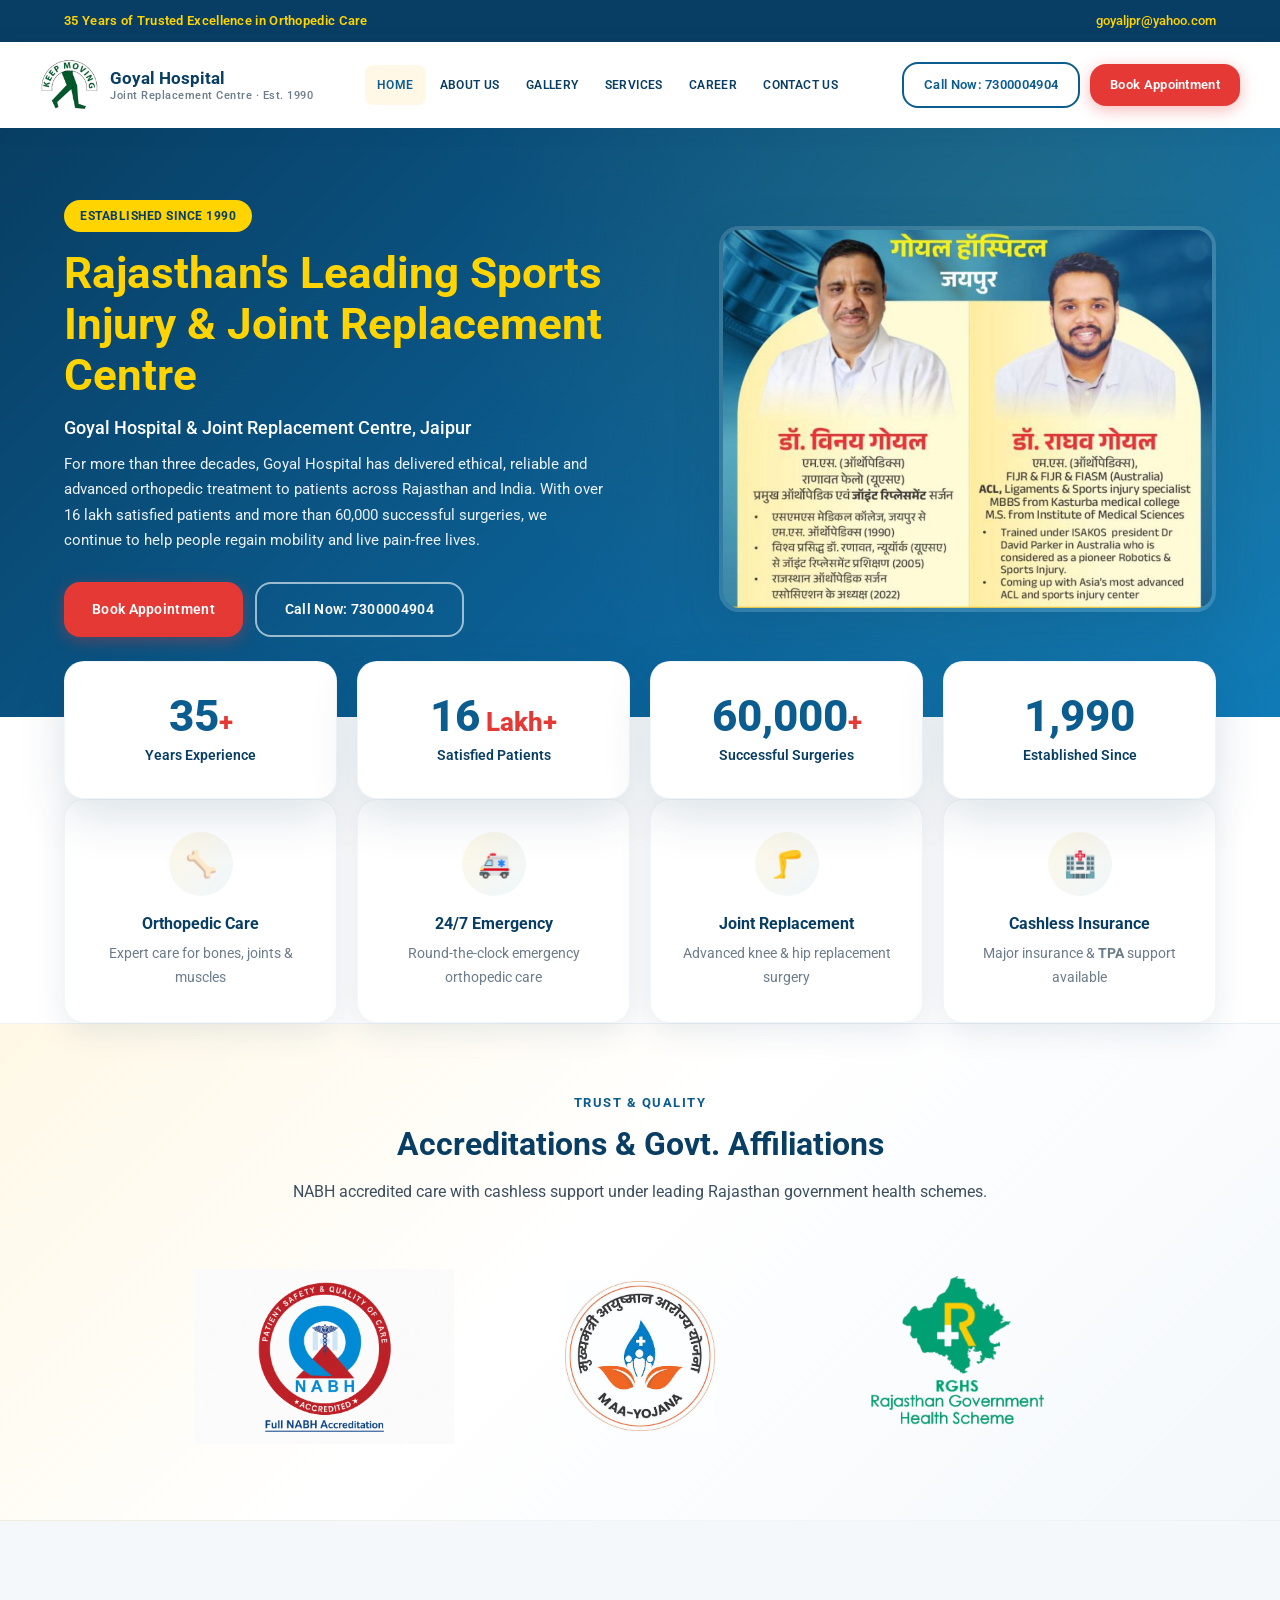
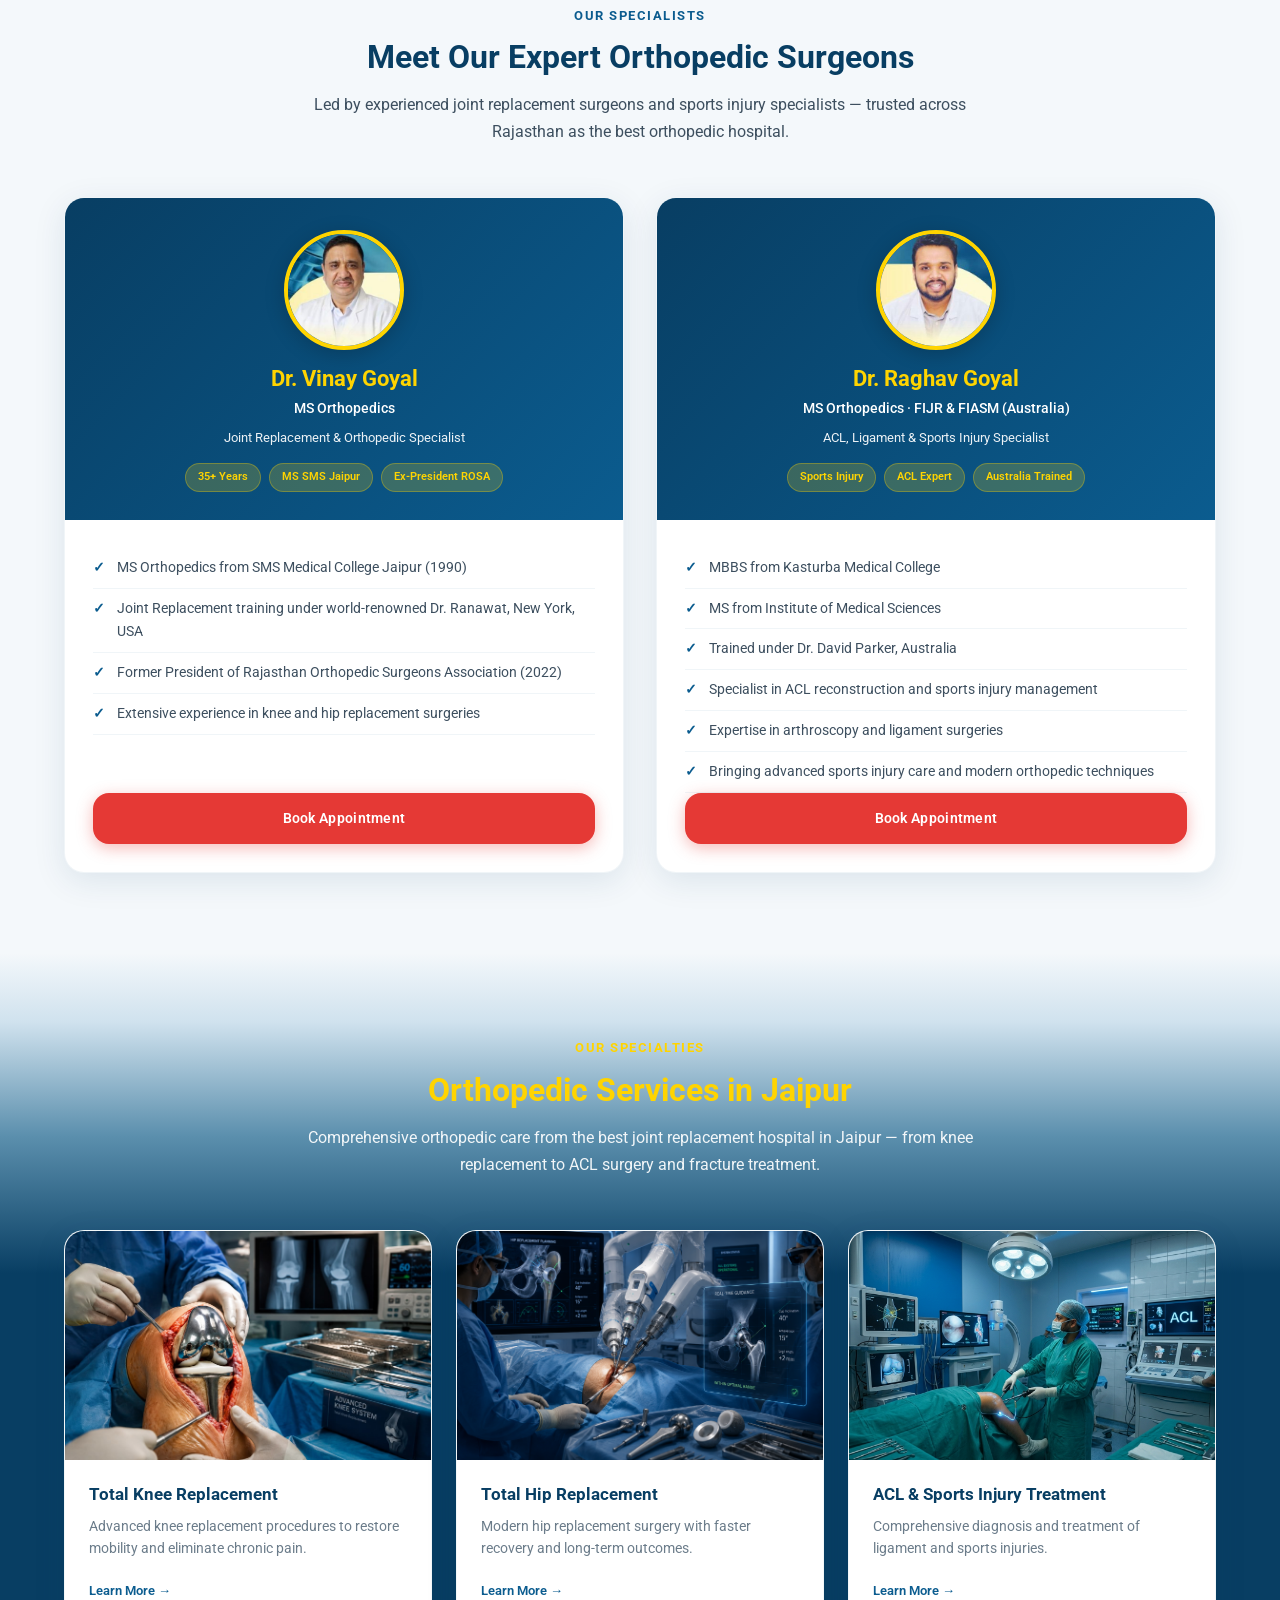
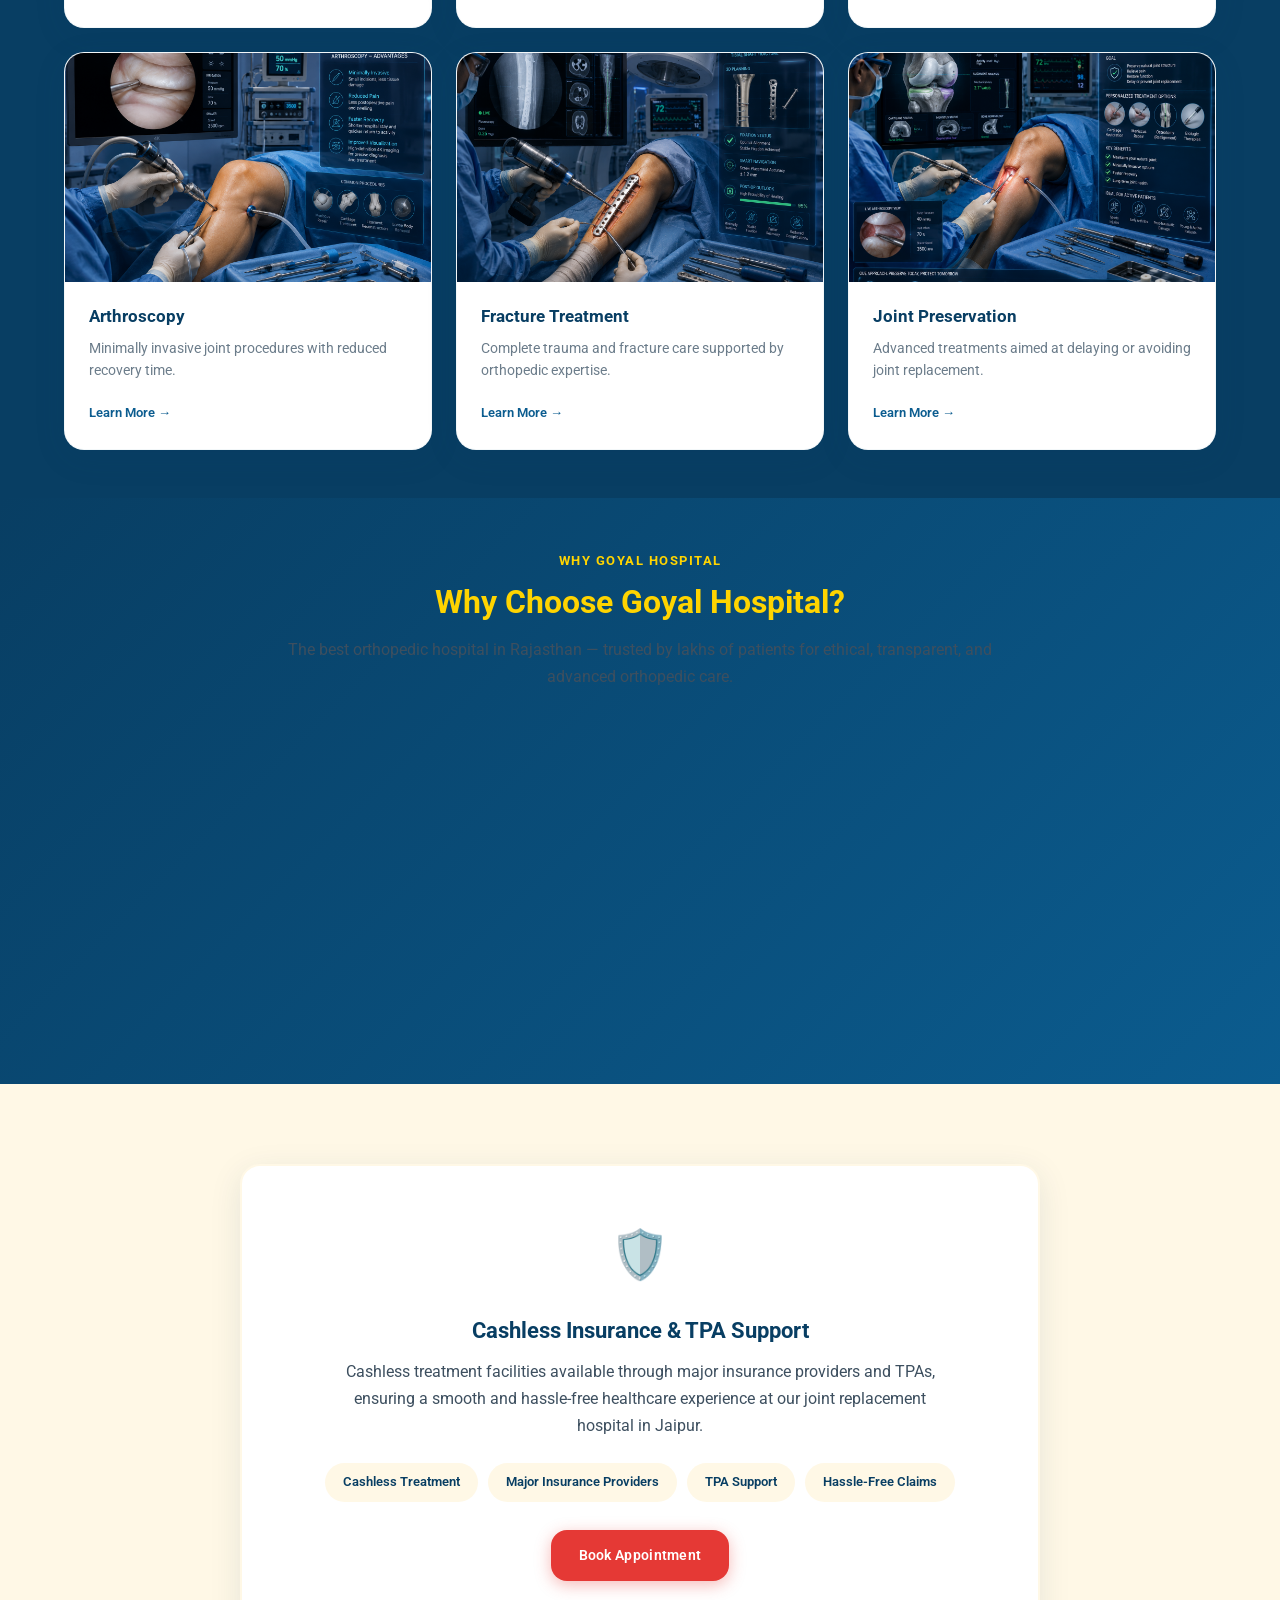
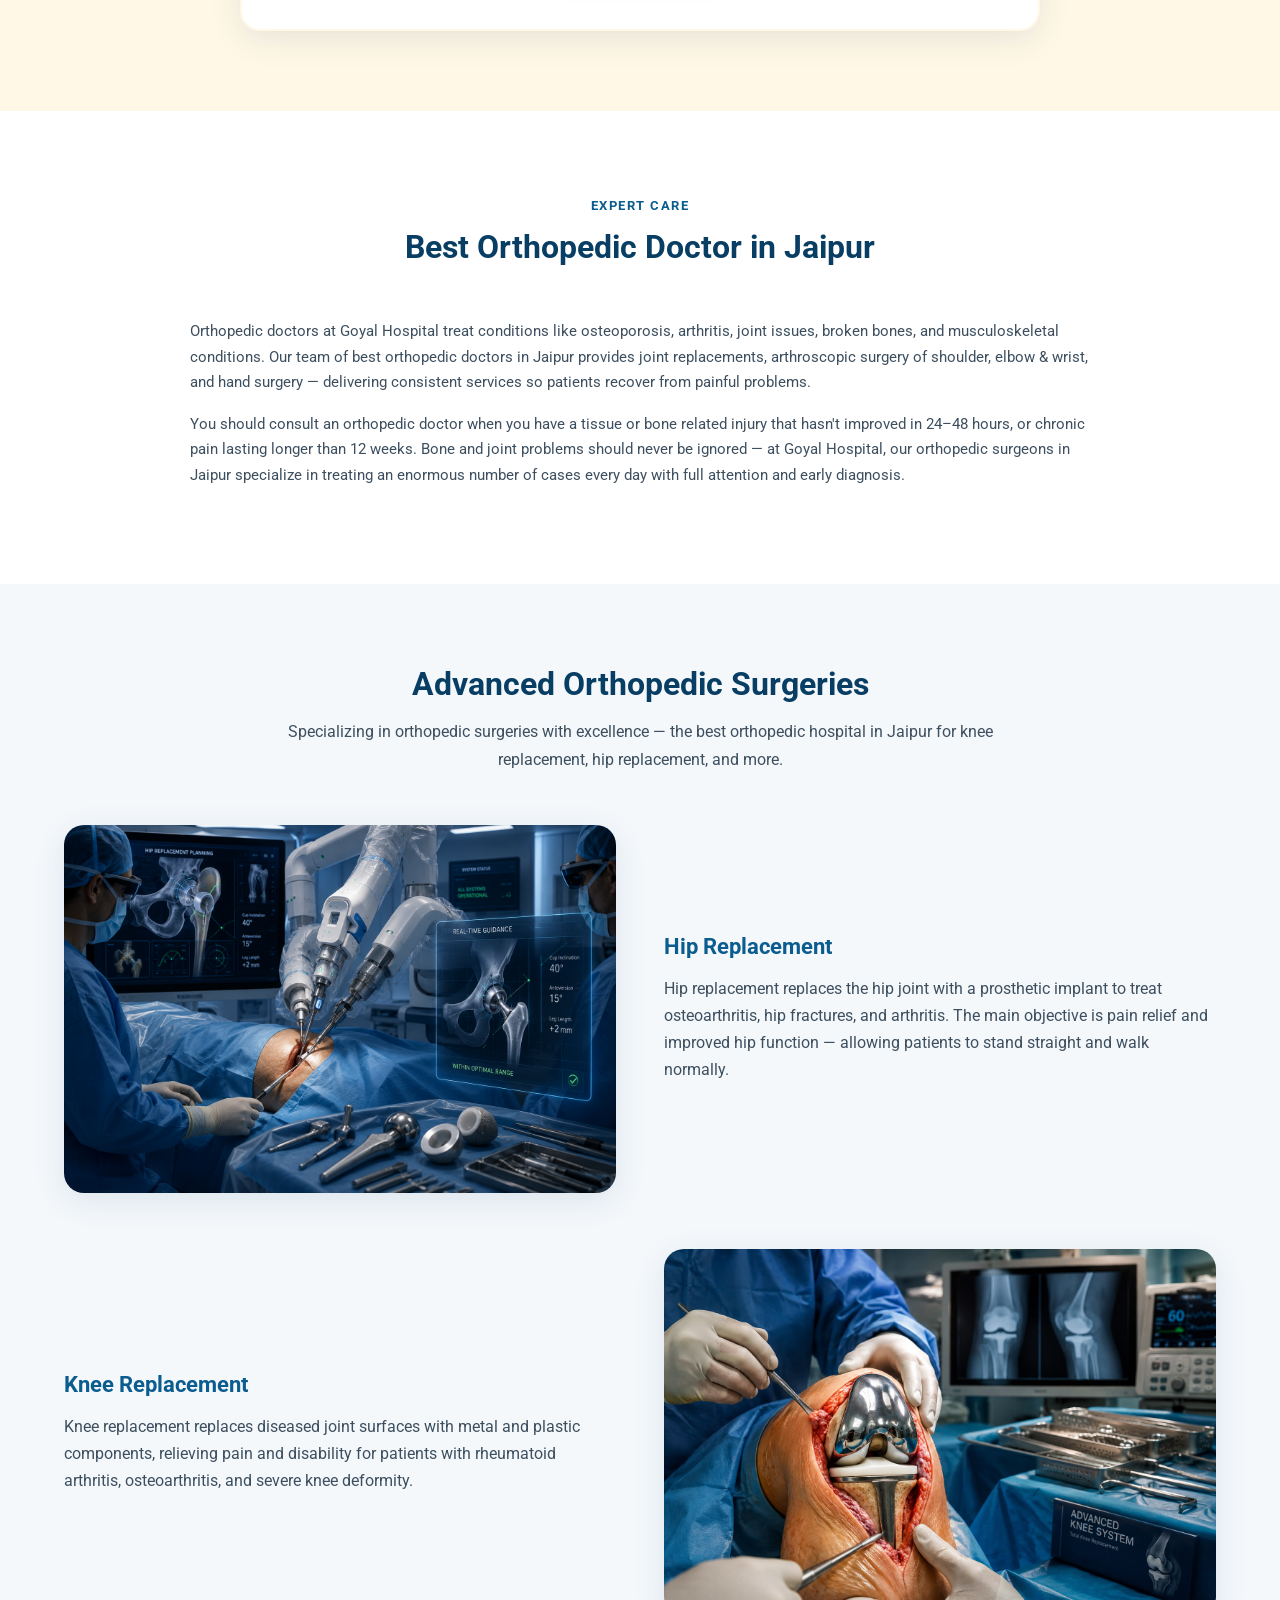
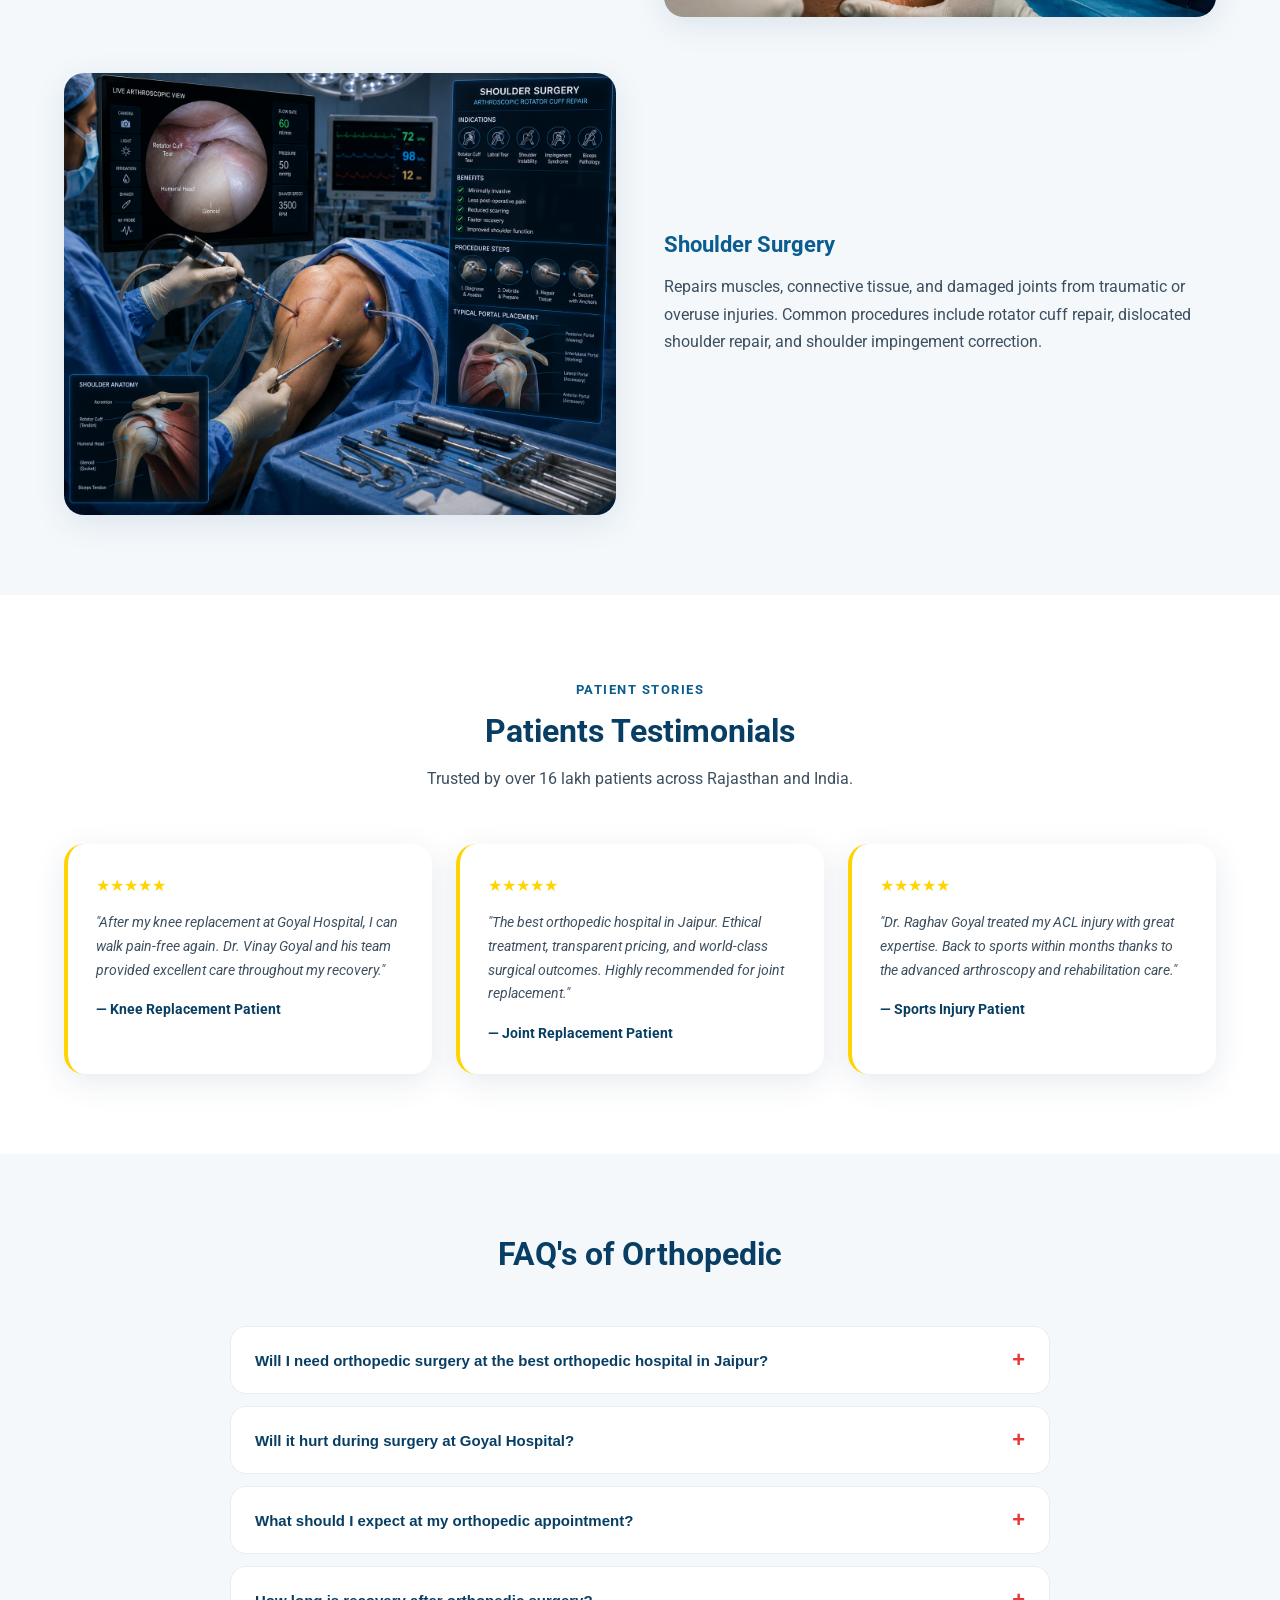
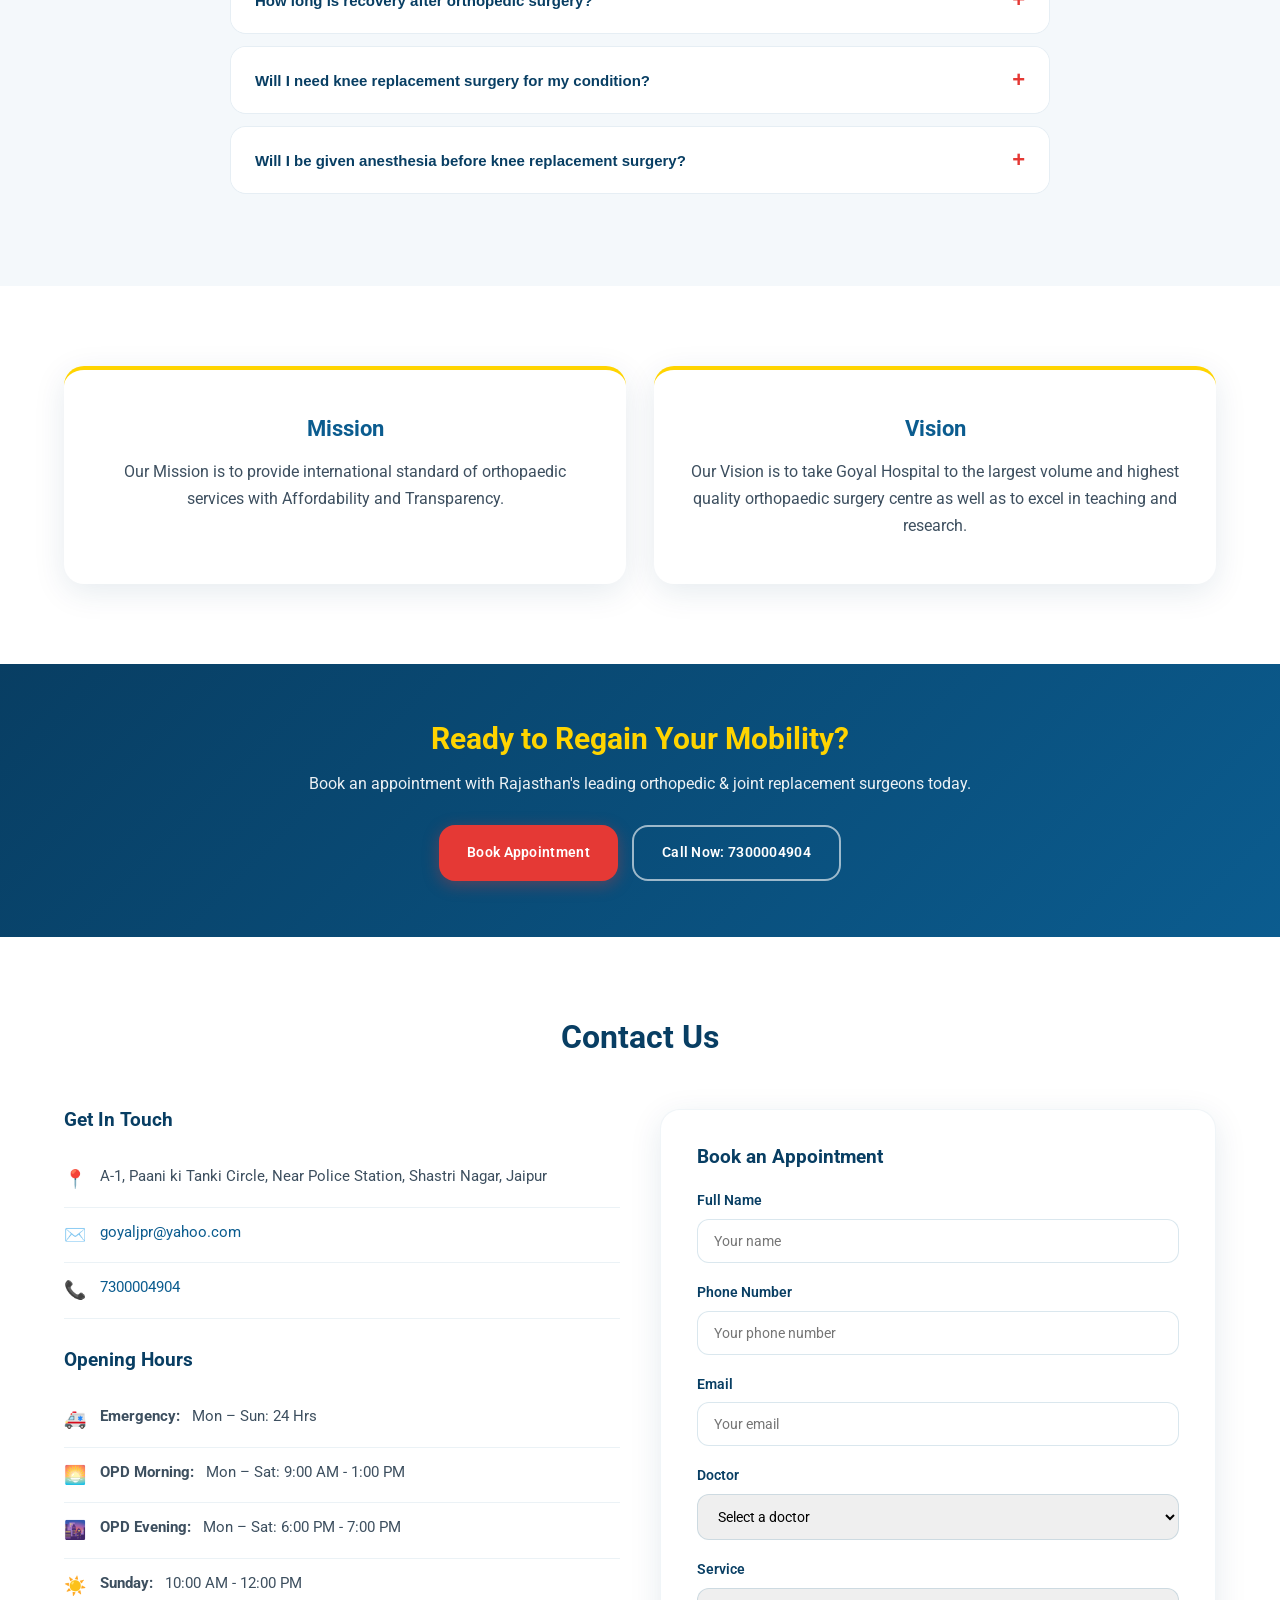
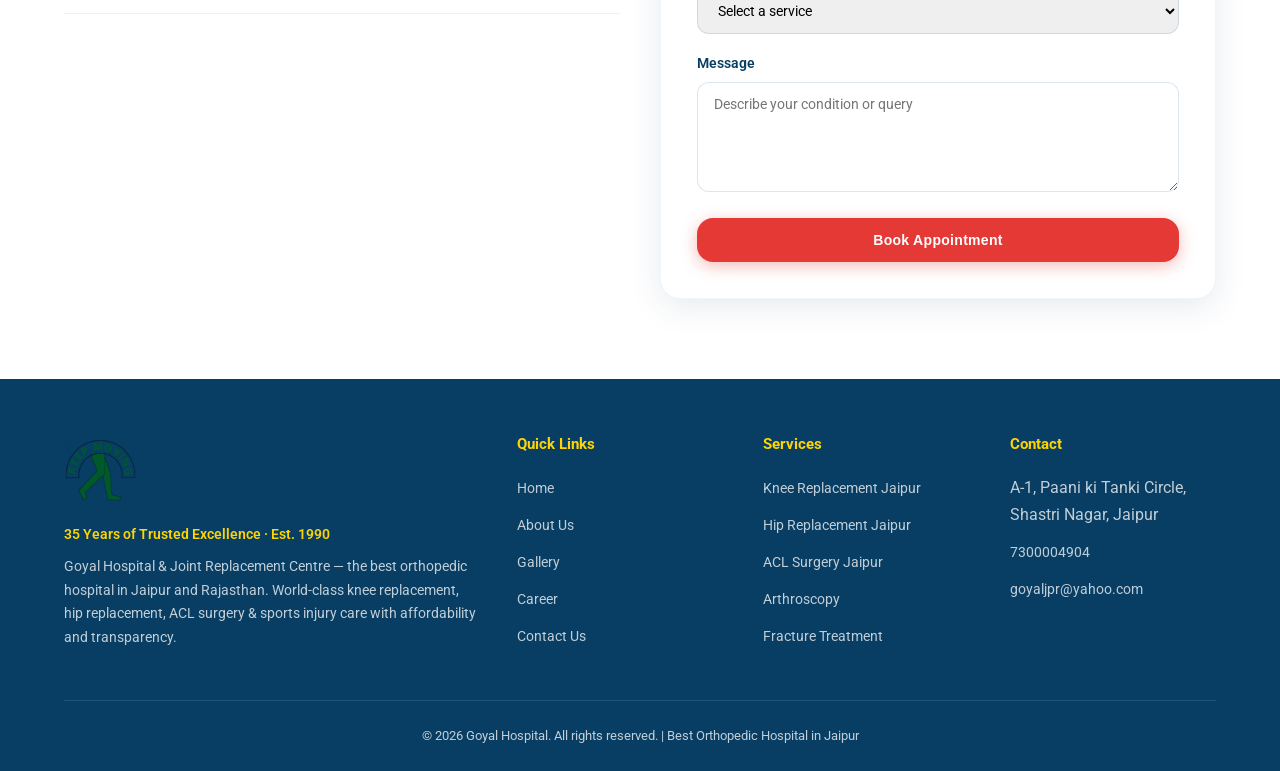
==== commit 8c505e6c: "Update branding, service imagery, and contact details. Add premium service images and accreditation " ====
--- a/index.html
+++ b/index.html
@@ -20,7 +20,7 @@
   <div class="top-bar">
     <div class="container">
       <span class="trust-tag">35 Years of Trusted Excellence in Orthopedic Care</span>
-      <span><a href="tel:01412280940">📞 Call Now: 0141-228-0940</a> | <a href="mailto:goyaljpr@yahoo.com">goyaljpr@yahoo.com</a></span>
+      <span><a href="mailto:goyaljpr@yahoo.com">goyaljpr@yahoo.com</a></span>
     </div>
   </div>
 
@@ -59,7 +59,7 @@
         </ul>
       </nav>
       <div class="header-cta">
-        <a href="tel:01412280940" class="btn btn-outline-dark btn-sm">Call Now</a>
+        <a href="tel:7300004904" class="btn btn-outline-dark btn-sm">Call Now: 7300004904</a>
         <a href="contact-us.html" class="btn btn-cta btn-sm">Book Appointment</a>
       </div>
     </div>
@@ -70,12 +70,12 @@
     <div class="container">
       <div class="hero-content">
         <span class="hero-eyebrow">Established Since 1990</span>
-        <h1>Rajasthan's Leading Orthopedic & Joint Replacement Hospital</h1>
+        <h1>Rajasthan's Leading Sports Injury & Joint Replacement Centre</h1>
         <p class="hero-subtitle">Goyal Hospital & Joint Replacement Centre, Jaipur</p>
         <p>For more than three decades, Goyal Hospital has delivered ethical, reliable and advanced orthopedic treatment to patients across Rajasthan and India. With over 16 lakh satisfied patients and more than 60,000 successful surgeries, we continue to help people regain mobility and live pain-free lives.</p>
         <div class="hero-actions">
           <a href="contact-us.html" class="btn btn-cta">Book Appointment</a>
-          <a href="tel:01412280940" class="btn btn-call">Call Now</a>
+          <a href="tel:7300004904" class="btn btn-call">Call Now: 7300004904</a>
         </div>
       </div>
       <div class="hero-image">
@@ -130,7 +130,29 @@
         <div class="feature-card fade-in">
           <div class="feature-icon">🏥</div>
           <h3>Cashless Insurance</h3>
-          <p>Major insurance & TPA support available</p>
+          <p>Major insurance & <b>TPA</b> support available</p>
+        </div>
+      </div>
+    </div>
+  </section>
+
+  <!-- Accreditations & Affiliations -->
+  <section class="accreditations-section">
+    <div class="container">
+      <div class="section-header">
+        <span class="section-eyebrow">Trust & Quality</span>
+        <h2>Accreditations & Govt. Affiliations</h2>
+        <p>NABH accredited care with cashless support under leading Rajasthan government health schemes.</p>
+      </div>
+      <div class="accreditations-grid">
+        <div class="accreditation-card accreditation-card--nabh fade-in">
+          <img src="assets/images/NABH.png" alt="NABH Accredited - Patient Safety & Quality of Care">
+        </div>
+        <div class="accreditation-card fade-in">
+          <img src="assets/images/Chiranjivi-logo.png" alt="Chiranjivi Health Scheme - Mukhyamantri Ayushman Arogya Yojana">
+        </div>
+        <div class="accreditation-card accreditation-card--rghs fade-in">
+          <img src="assets/images/RGHSScheme.png" alt="Rajasthan Government Health Scheme (RGHS)">
         </div>
       </div>
     </div>
@@ -196,7 +218,7 @@
   </section>
 
   <!-- Services -->
-  <section class="section" id="services">
+  <section class="section section-services" id="services">
     <div class="container">
       <div class="section-header">
         <span class="section-eyebrow">Our Specialties</span>
@@ -205,7 +227,7 @@
       </div>
       <div class="services-grid">
         <div class="service-card fade-in">
-          <img src="assets/images/4-280x280.png" alt="Knee Replacement Jaipur">
+          <img src="assets/images/Knee-Replacement.png" alt="Knee Replacement Jaipur">
           <div class="service-card-body">
             <h3>Total Knee Replacement</h3>
             <p>Advanced knee replacement procedures to restore mobility and eliminate chronic pain.</p>
@@ -213,7 +235,7 @@
           </div>
         </div>
         <div class="service-card fade-in">
-          <img src="assets/images/2-01-800x800.png" alt="Hip Replacement Jaipur">
+          <img src="assets/images/HIP-REPLACEMENT.png" alt="Hip Replacement Jaipur">
           <div class="service-card-body">
             <h3>Total Hip Replacement</h3>
             <p>Modern hip replacement surgery with faster recovery and long-term outcomes.</p>
@@ -221,7 +243,7 @@
           </div>
         </div>
         <div class="service-card fade-in">
-          <img src="assets/images/7-280x280.png" alt="ACL Surgery Jaipur">
+          <img src="assets/images/ACL-Raghav.png" alt="ACL Surgery Jaipur">
           <div class="service-card-body">
             <h3>ACL & Sports Injury Treatment</h3>
             <p>Comprehensive diagnosis and treatment of ligament and sports injuries.</p>
@@ -229,7 +251,7 @@
           </div>
         </div>
         <div class="service-card fade-in">
-          <img src="assets/images/1-280x280.png" alt="Arthroscopy Jaipur">
+          <img src="assets/images/Arthroscopy.png" alt="Arthroscopy Jaipur">
           <div class="service-card-body">
             <h3>Arthroscopy</h3>
             <p>Minimally invasive joint procedures with reduced recovery time.</p>
@@ -237,7 +259,7 @@
           </div>
         </div>
         <div class="service-card fade-in">
-          <img src="assets/images/8-01-280x280.png" alt="Fracture Treatment Jaipur">
+          <img src="assets/images/Fracture.png" alt="Fracture Treatment Jaipur">
           <div class="service-card-body">
             <h3>Fracture Treatment</h3>
             <p>Complete trauma and fracture care supported by orthopedic expertise.</p>
@@ -245,7 +267,7 @@
           </div>
         </div>
         <div class="service-card fade-in">
-          <img src="assets/images/5-280x280.png" alt="Joint Preservation Jaipur">
+          <img src="assets/images/JOINT_PRESERVATION.png" alt="Joint Preservation Jaipur">
           <div class="service-card-body">
             <h3>Joint Preservation</h3>
             <p>Advanced treatments aimed at delaying or avoiding joint replacement.</p>
@@ -318,21 +340,21 @@
         <p>Specializing in orthopedic surgeries with excellence — the best orthopedic hospital in Jaipur for knee replacement, hip replacement, and more.</p>
       </div>
       <div class="surgery-grid fade-in">
-        <img src="assets/images/2-01-800x800.png" alt="Hip Replacement Jaipur">
+        <img src="assets/images/HIP-REPLACEMENT.png" alt="Hip Replacement Jaipur">
         <div>
           <h3>Hip Replacement</h3>
           <p>Hip replacement replaces the hip joint with a prosthetic implant to treat osteoarthritis, hip fractures, and arthritis. The main objective is pain relief and improved hip function — allowing patients to stand straight and walk normally.</p>
         </div>
       </div>
       <div class="surgery-grid reverse fade-in">
-        <img src="assets/images/5-01-800x800.png" alt="Knee Replacement Jaipur">
+        <img src="assets/images/Knee-Replacement.png" alt="Knee Replacement Jaipur">
         <div>
           <h3>Knee Replacement</h3>
           <p>Knee replacement replaces diseased joint surfaces with metal and plastic components, relieving pain and disability for patients with rheumatoid arthritis, osteoarthritis, and severe knee deformity.</p>
         </div>
       </div>
       <div class="surgery-grid fade-in">
-        <img src="assets/images/6-01-280x280.png" alt="Shoulder Surgery Jaipur">
+        <img src="assets/images/Shoulder_Surgery.png" alt="Shoulder Surgery Jaipur">
         <div>
           <h3>Shoulder Surgery</h3>
           <p>Repairs muscles, connective tissue, and damaged joints from traumatic or overuse injuries. Common procedures include rotator cuff repair, dislocated shoulder repair, and shoulder impingement correction.</p>
@@ -427,7 +449,7 @@
       <p>Book an appointment with Rajasthan's leading orthopedic & joint replacement surgeons today.</p>
       <div class="btn-group">
         <a href="contact-us.html" class="btn btn-cta">Book Appointment</a>
-        <a href="tel:01412280940" class="btn btn-call">Call Now: 0141-228-0940</a>
+        <a href="tel:7300004904" class="btn btn-call">Call Now: 7300004904</a>
       </div>
     </div>
   </section>
@@ -444,7 +466,7 @@
           <ul>
             <li><span class="icon">📍</span> A-1, Paani ki Tanki Circle, Near Police Station, Shastri Nagar, Jaipur</li>
             <li><span class="icon">✉️</span> <a href="mailto:goyaljpr@yahoo.com">goyaljpr@yahoo.com</a></li>
-            <li><span class="icon">📞</span> <a href="tel:01412280940">0141-228-0940</a></li>
+            <li><span class="icon">📞</span> <a href="tel:7300004904">7300004904</a></li>
           </ul>
           <h3 style="margin-top: 30px;">Opening Hours</h3>
           <ul>
@@ -532,7 +554,7 @@
           <h4>Contact</h4>
           <ul>
             <li>A-1, Paani ki Tanki Circle, Shastri Nagar, Jaipur</li>
-            <li><a href="tel:01412280940">0141-228-0940</a></li>
+            <li><a href="tel:7300004904">7300004904</a></li>
             <li><a href="mailto:goyaljpr@yahoo.com">goyaljpr@yahoo.com</a></li>
           </ul>
         </div>
--- a/css/style.css
+++ b/css/style.css
@@ -405,6 +405,33 @@
   color: var(--white);
 }
 
+.section-services {
+  background: linear-gradient(
+    180deg,
+    var(--bg-light) 0%,
+    #d0e2ee 6%,
+    #5b8fad 16%,
+    var(--primary-dark) 28%,
+    var(--primary-dark) 100%
+  );
+  color: var(--white);
+  padding-bottom: 48px;
+}
+
+.section-services .section-header h2,
+.section-services .section-eyebrow {
+  color: var(--accent-yellow);
+}
+
+.section-services .section-header p {
+  color: var(--text-on-dark);
+}
+
+#services + .section-dark {
+  padding-top: 48px;
+  margin-top: 0;
+}
+
 .section-dark h2,
 .section-dark h3 { color: var(--accent-yellow); }
 
@@ -499,6 +526,47 @@
 .feature-card p {
   font-size: 14px;
   color: var(--text-light);
+}
+
+/* ── Accreditations ── */
+.accreditations-section {
+  padding: 64px 0;
+  background: linear-gradient(135deg, var(--cream) 0%, var(--white) 45%, var(--bg-light) 100%);
+  border-top: 1px solid rgba(11, 92, 143, 0.06);
+  border-bottom: 1px solid rgba(11, 92, 143, 0.06);
+}
+
+.accreditations-grid {
+  display: grid;
+  grid-template-columns: repeat(3, 1fr);
+  gap: 28px;
+  max-width: 920px;
+  margin: 0 auto;
+}
+
+.accreditation-card {
+  display: flex;
+  align-items: center;
+  justify-content: center;
+  padding: 12px;
+  background: none;
+  border: none;
+  box-shadow: none;
+}
+
+.accreditation-card img {
+  max-height: 150px;
+  max-width: 100%;
+  width: auto;
+  object-fit: contain;
+}
+
+.accreditation-card--nabh img {
+  max-height: 175px;
+}
+
+.accreditation-card--rghs img {
+  max-height: 160px;
 }
 
 /* ── Doctor Cards ── */
@@ -1134,6 +1202,8 @@
 
   .stats-grid { grid-template-columns: repeat(2, 1fr); }
   .features-grid { grid-template-columns: repeat(2, 1fr); }
+
+  .accreditations-grid { grid-template-columns: 1fr; max-width: 360px; }
   .services-grid { grid-template-columns: repeat(2, 1fr); }
   .doctors-grid { grid-template-columns: 1fr; }
   .why-grid { grid-template-columns: repeat(2, 1fr); }
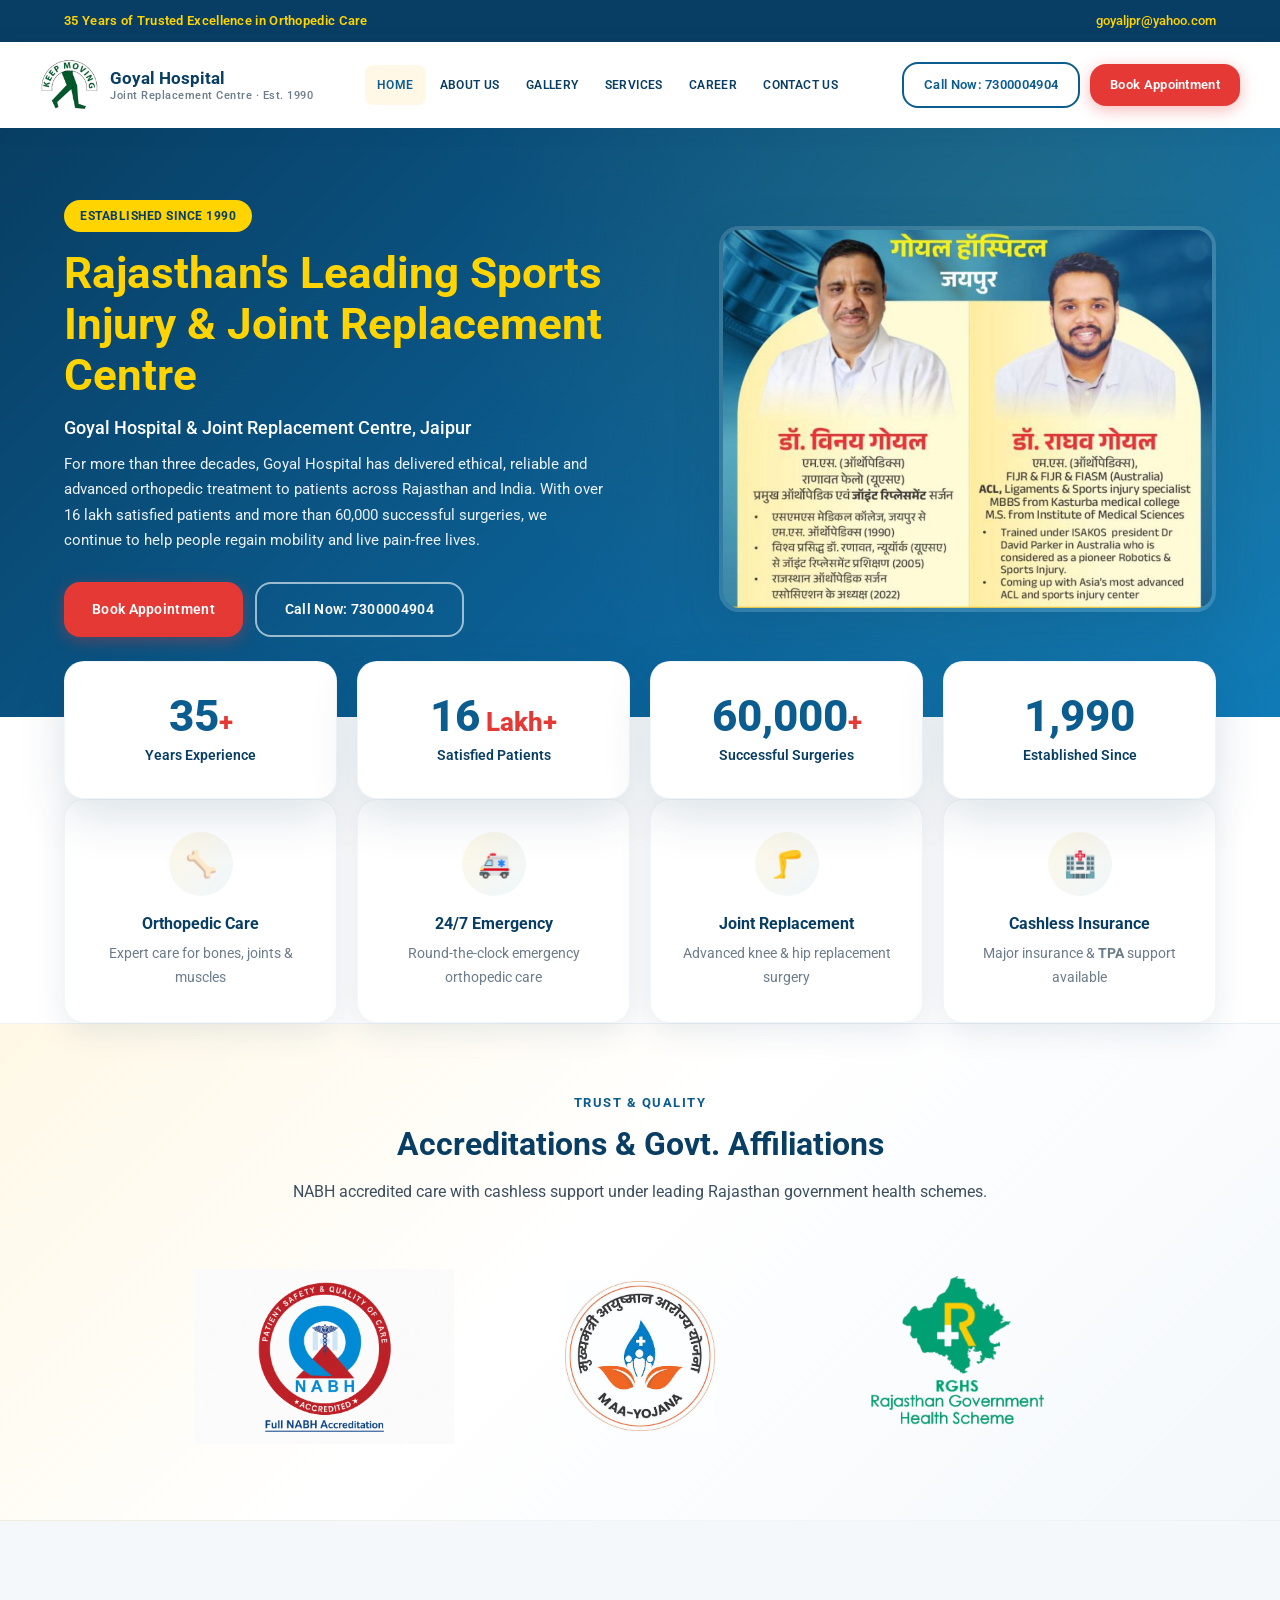
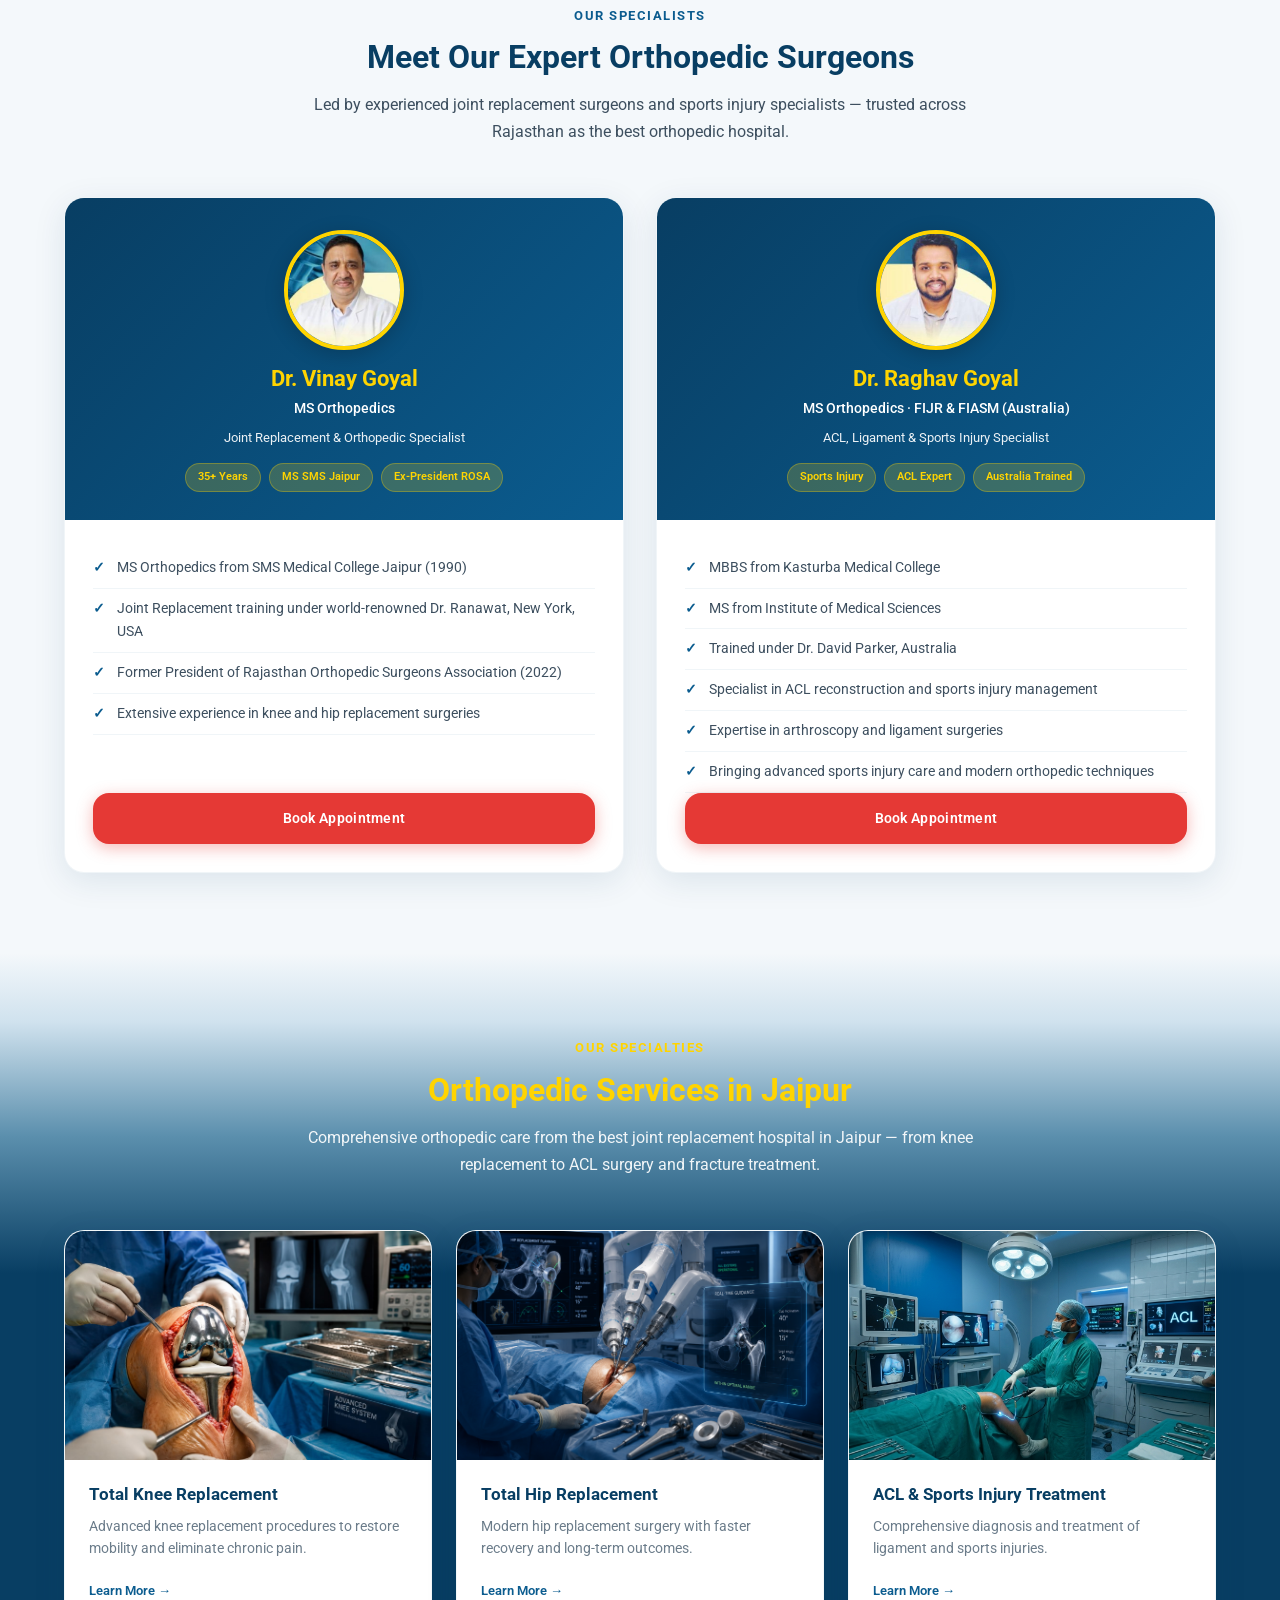
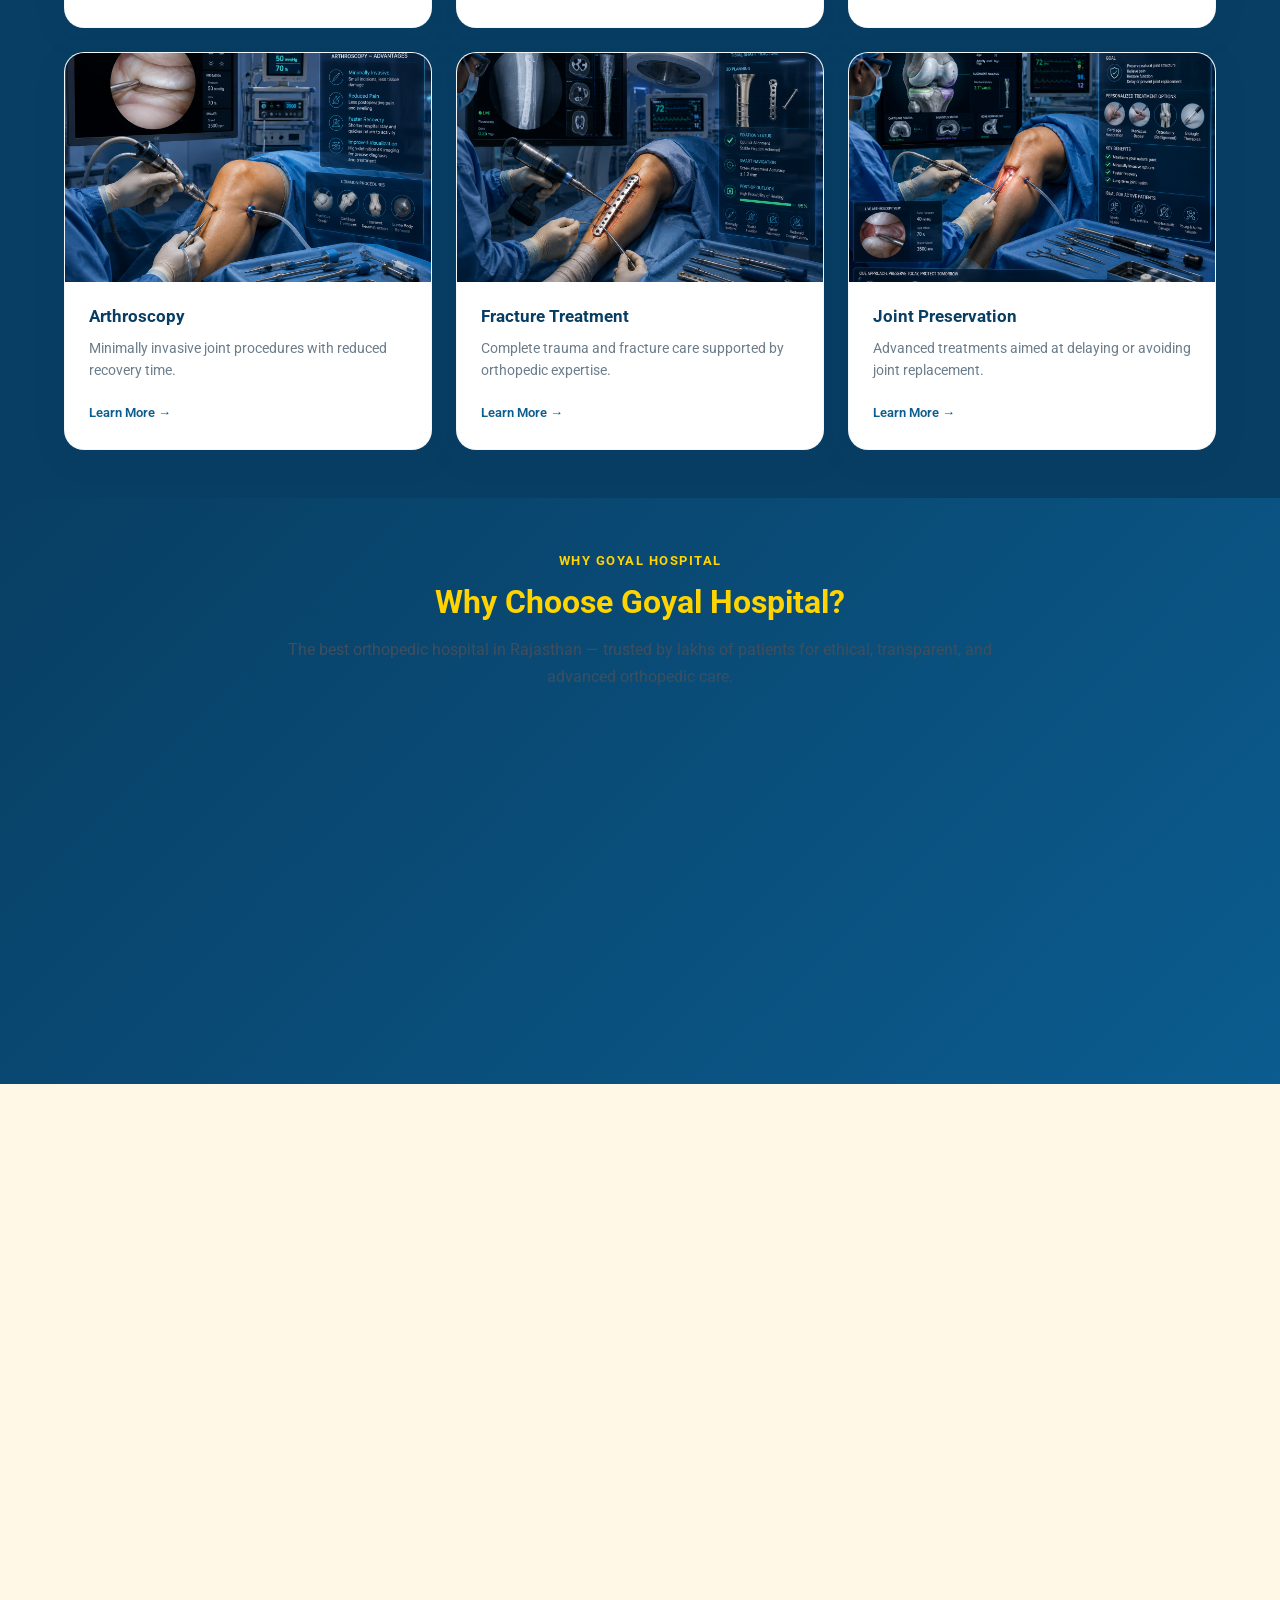
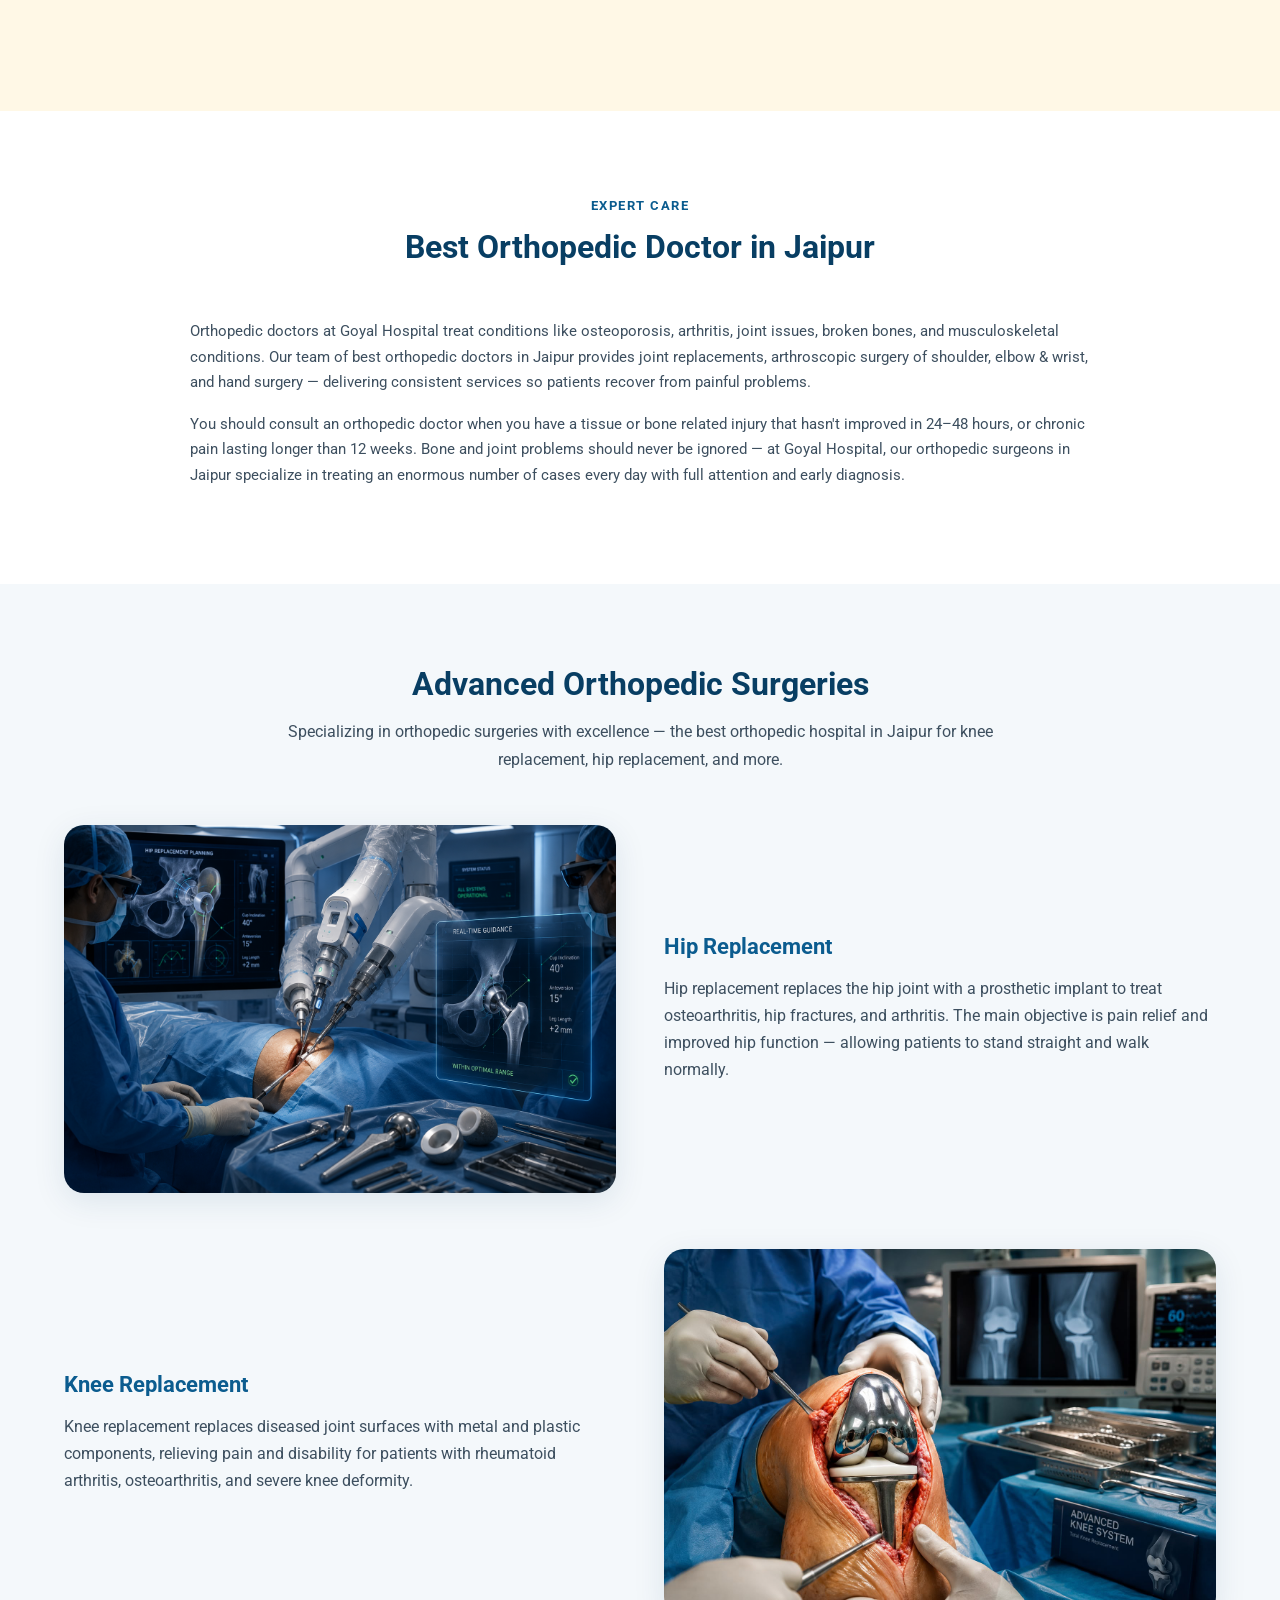
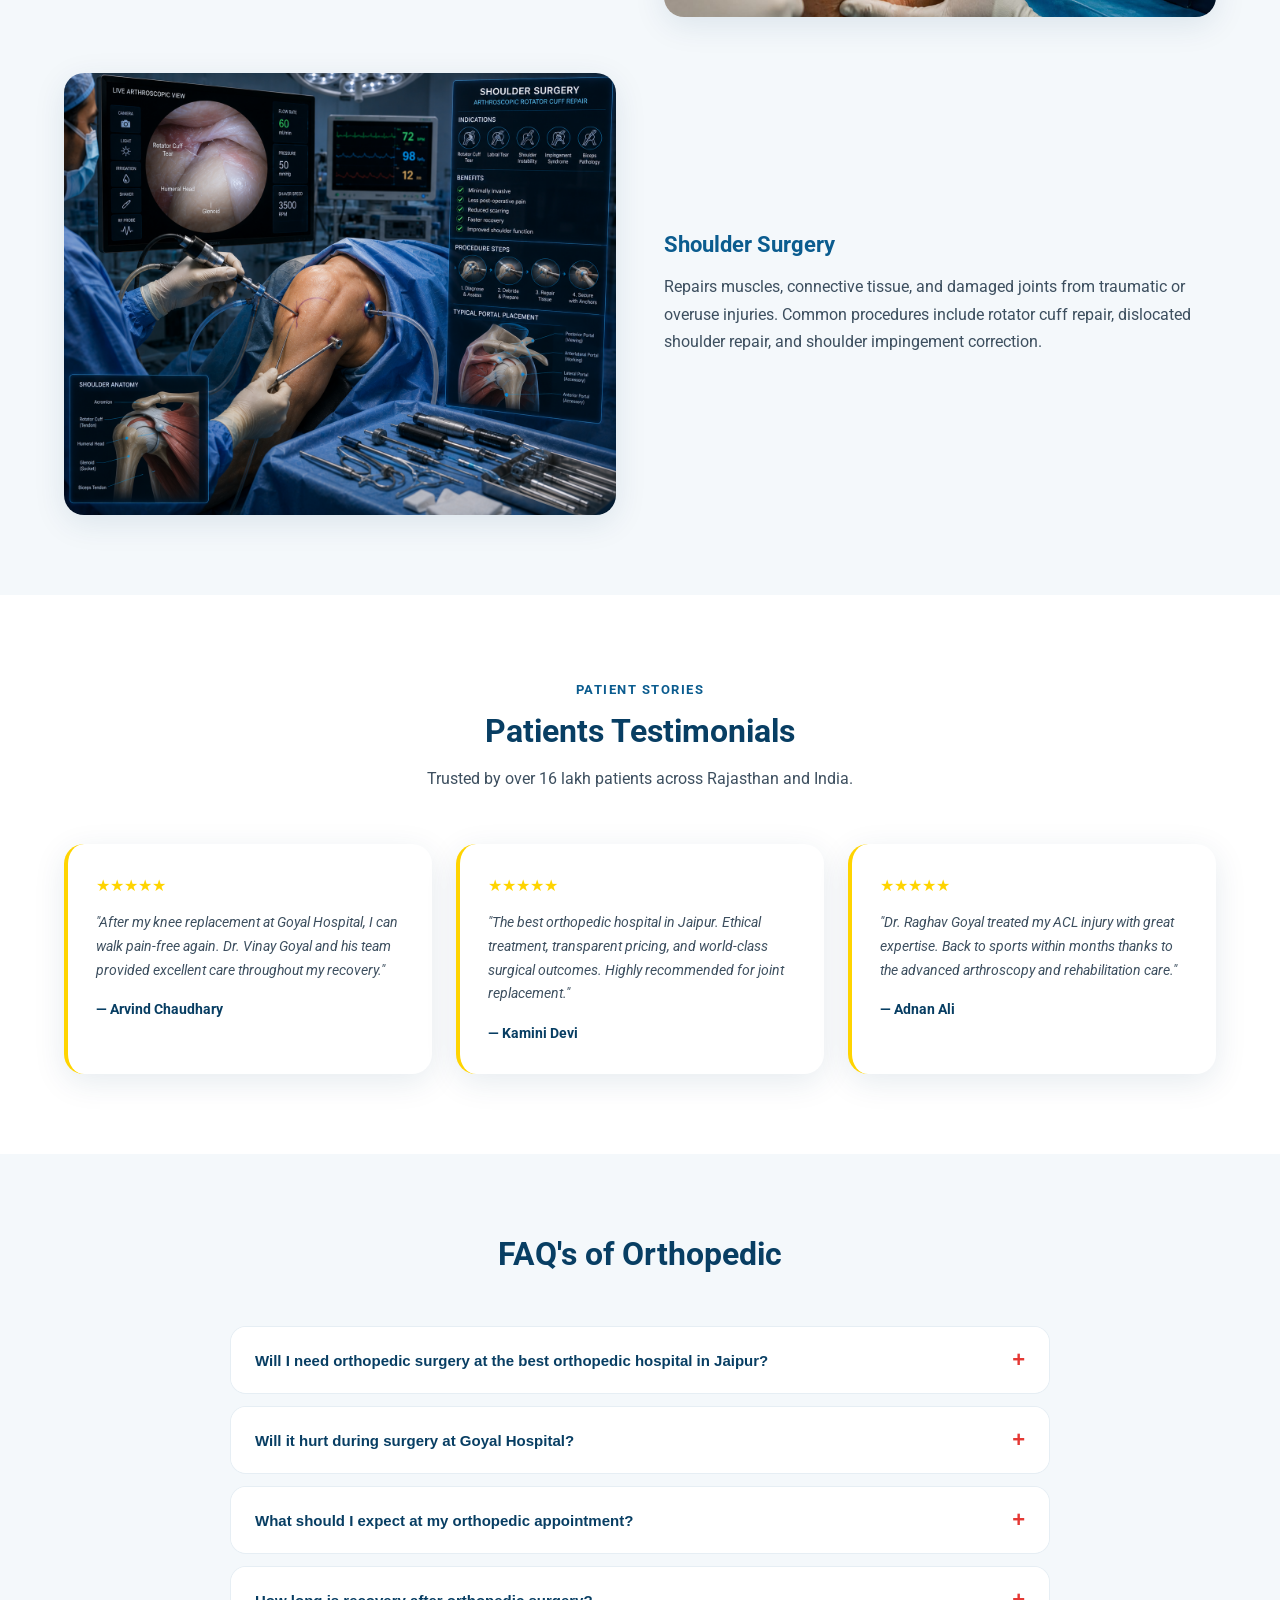
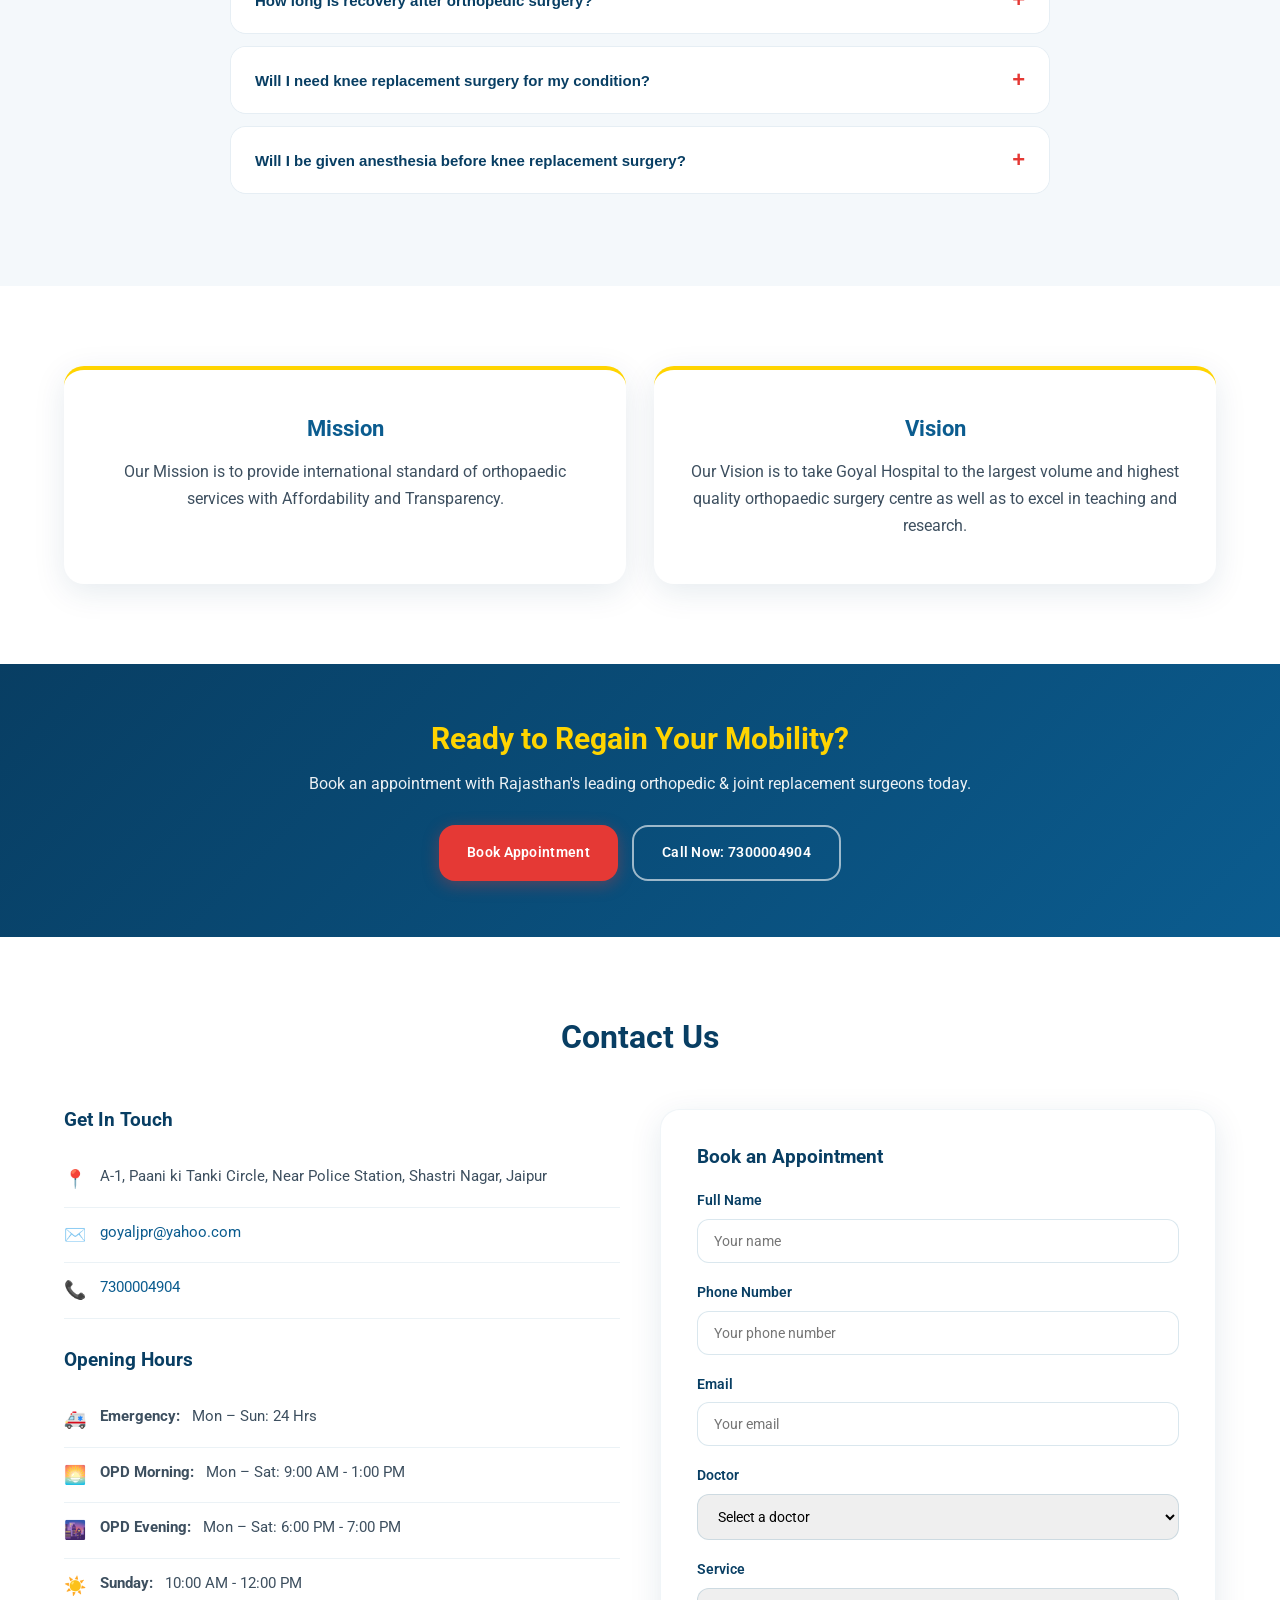
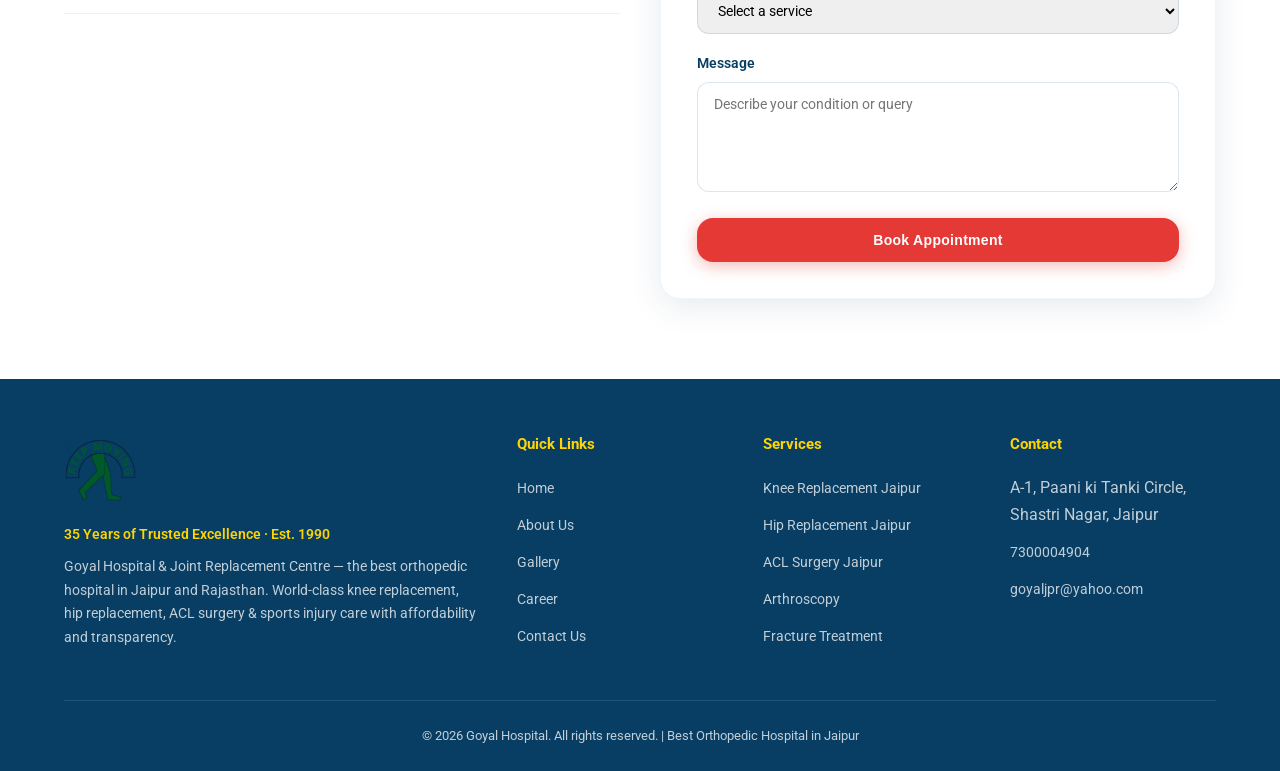
==== commit 227702ee: "Add patient names to homepage testimonials. Replace generic testimonial labels with real patient nam" ====
--- a/index.html
+++ b/index.html
@@ -375,17 +375,17 @@
         <div class="testimonial-card fade-in">
           <div class="stars">★★★★★</div>
           <p>"After my knee replacement at Goyal Hospital, I can walk pain-free again. Dr. Vinay Goyal and his team provided excellent care throughout my recovery."</p>
-          <div class="author">— Knee Replacement Patient</div>
+          <div class="author">— Arvind Chaudhary</div>
         </div>
         <div class="testimonial-card fade-in">
           <div class="stars">★★★★★</div>
           <p>"The best orthopedic hospital in Jaipur. Ethical treatment, transparent pricing, and world-class surgical outcomes. Highly recommended for joint replacement."</p>
-          <div class="author">— Joint Replacement Patient</div>
+          <div class="author">— Kamini Devi</div>
         </div>
         <div class="testimonial-card fade-in">
           <div class="stars">★★★★★</div>
           <p>"Dr. Raghav Goyal treated my ACL injury with great expertise. Back to sports within months thanks to the advanced arthroscopy and rehabilitation care."</p>
-          <div class="author">— Sports Injury Patient</div>
+          <div class="author">— Adnan Ali</div>
         </div>
       </div>
     </div>
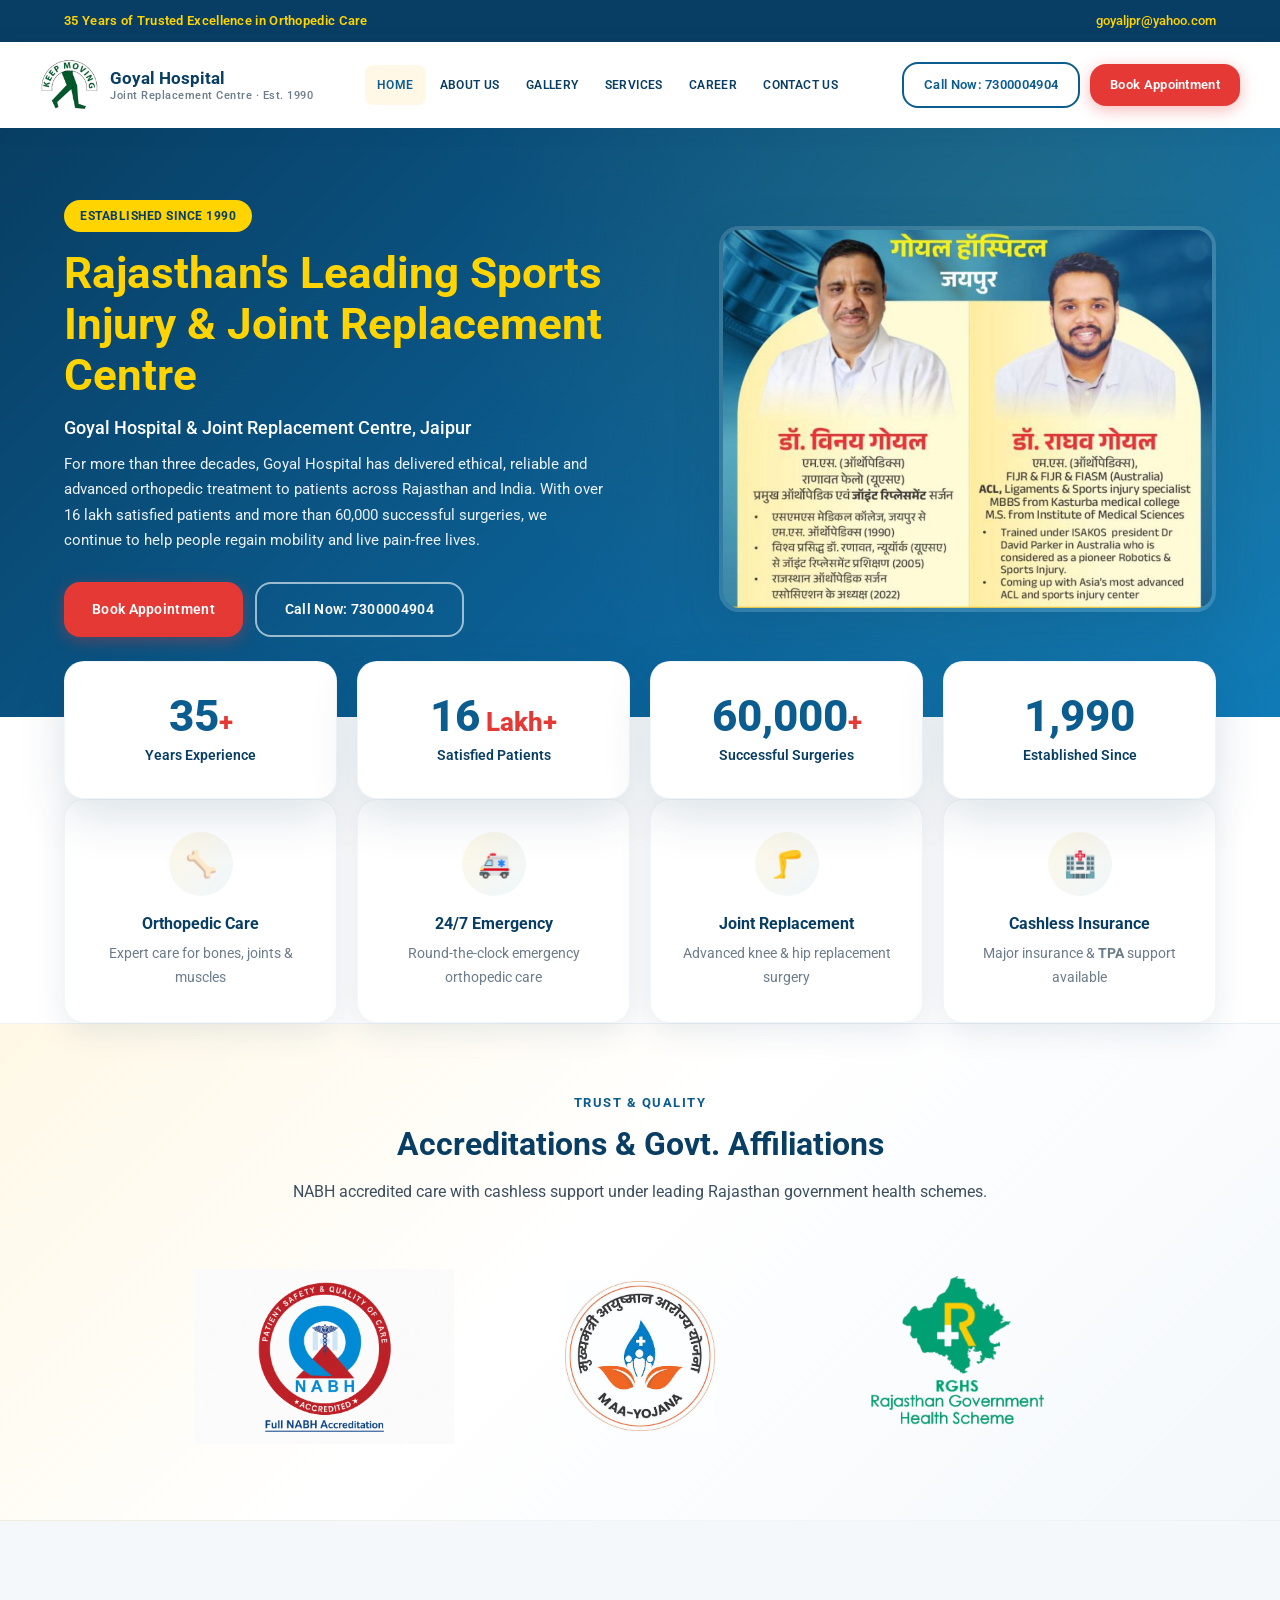
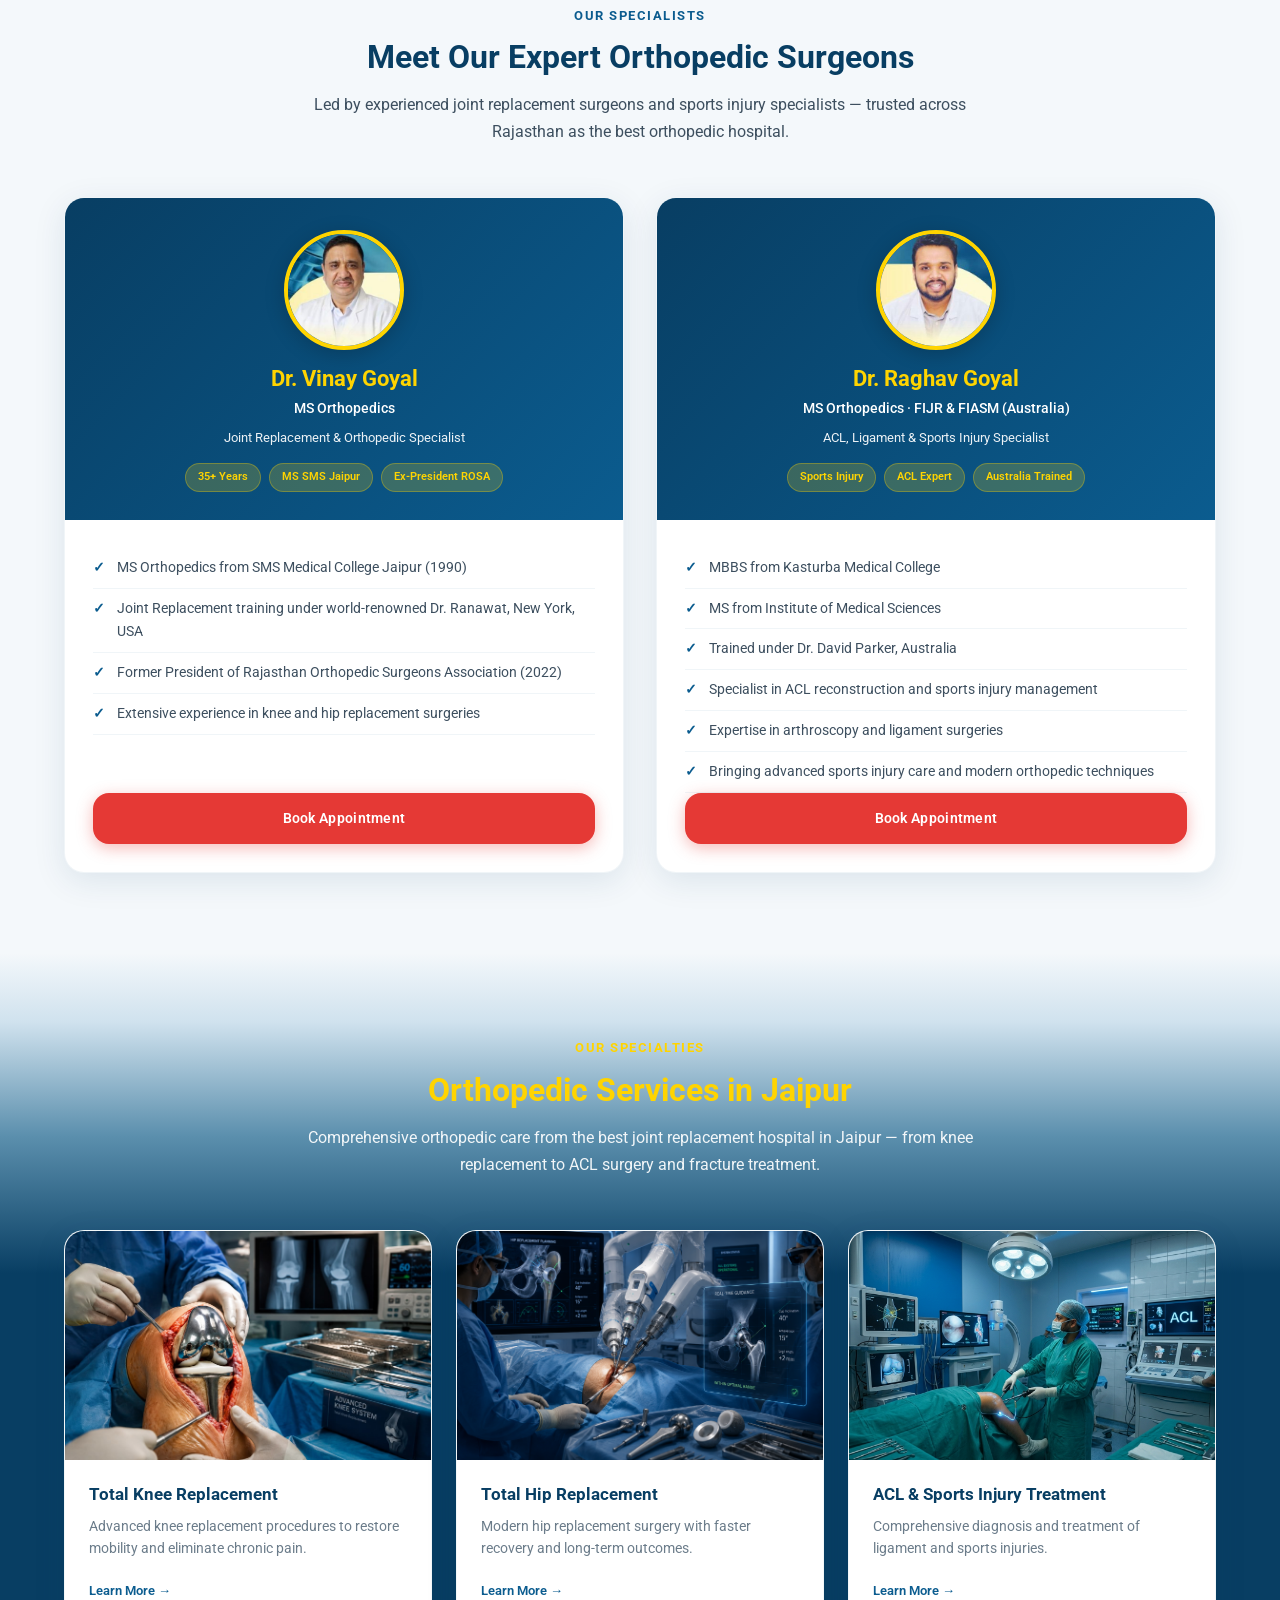
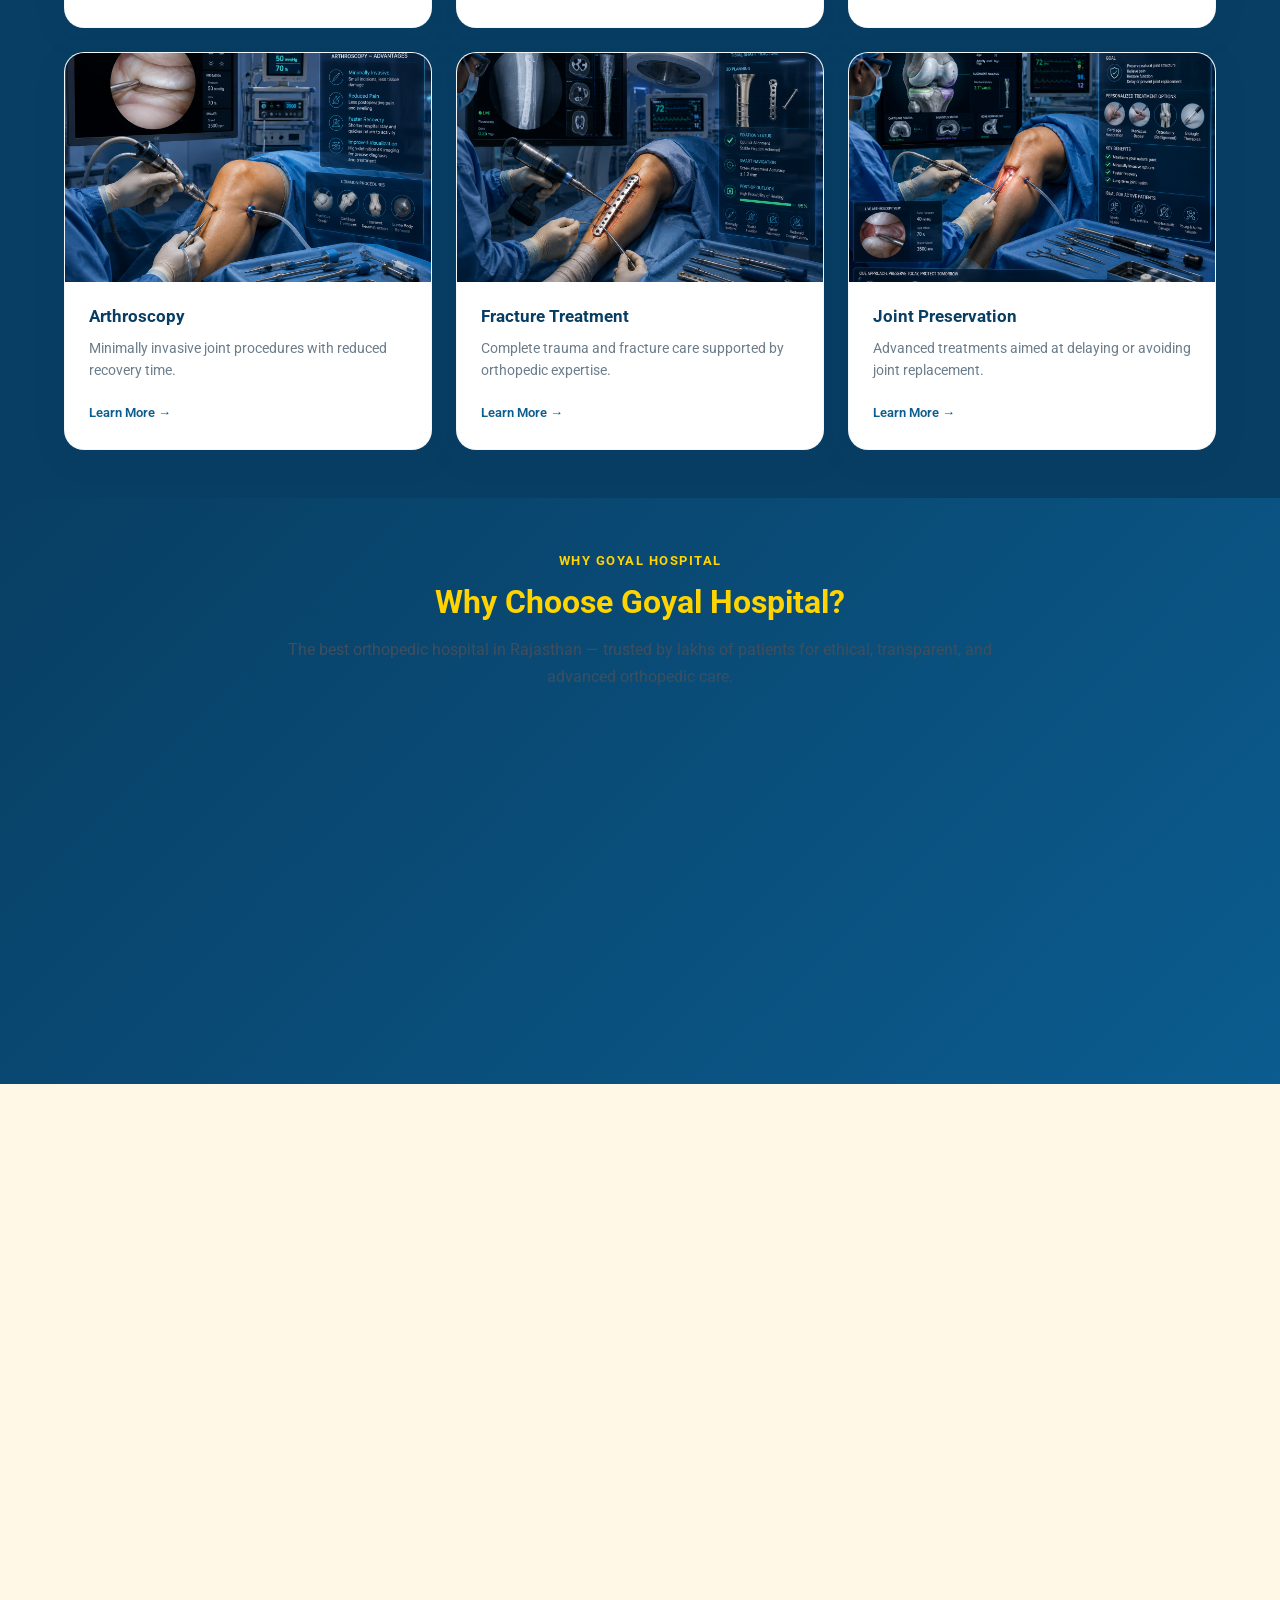
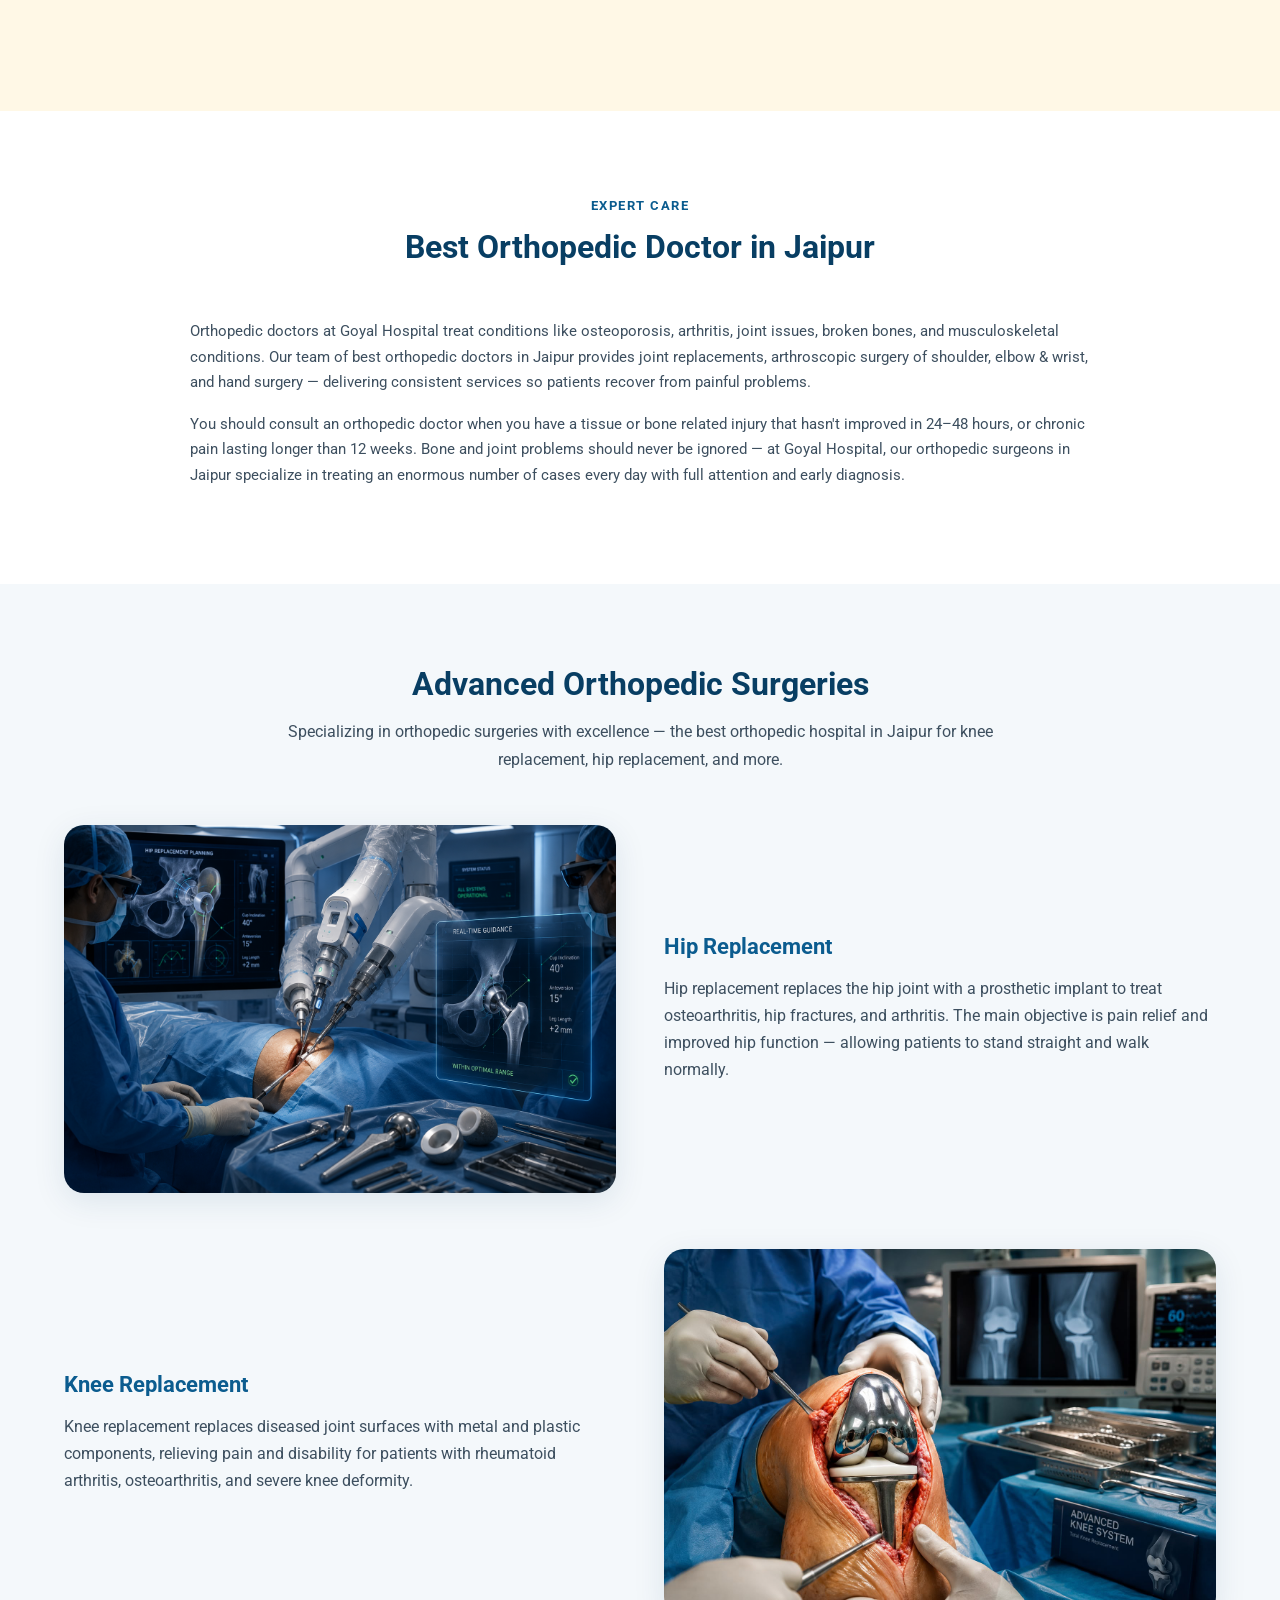
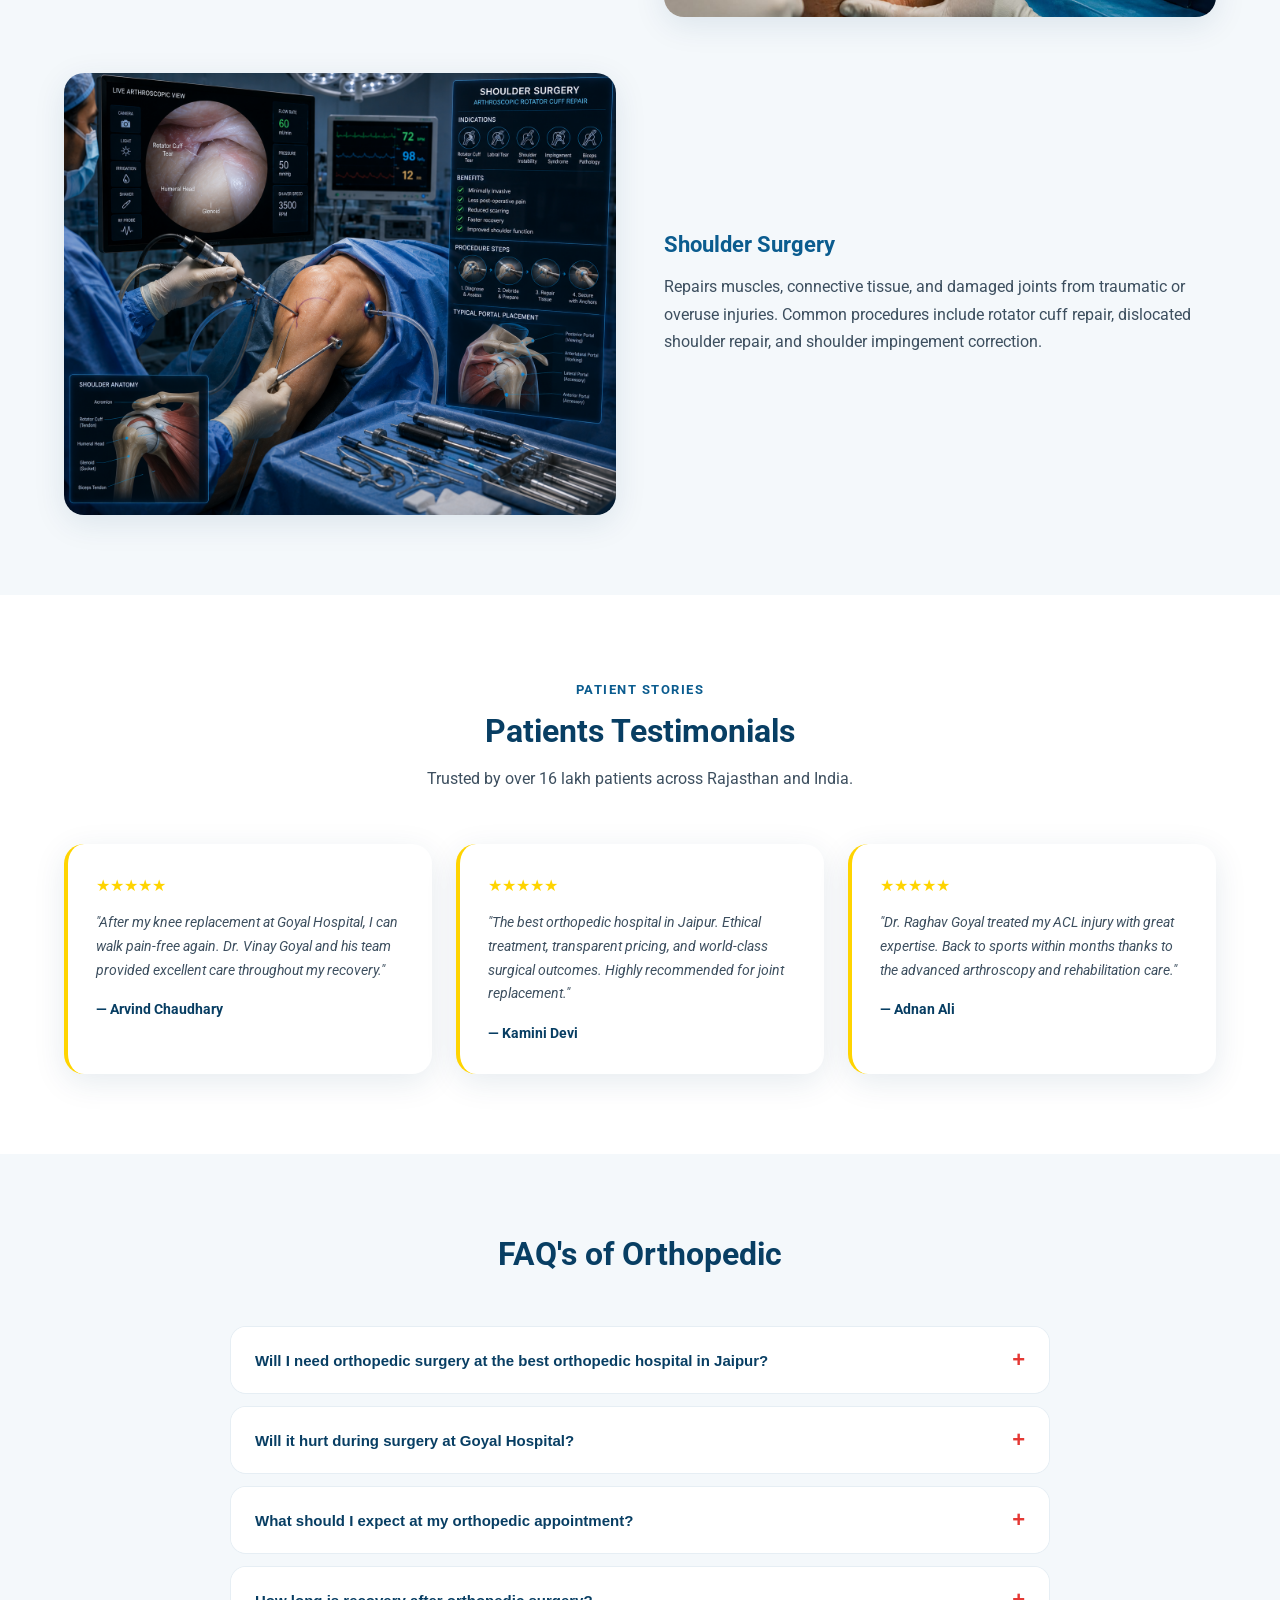
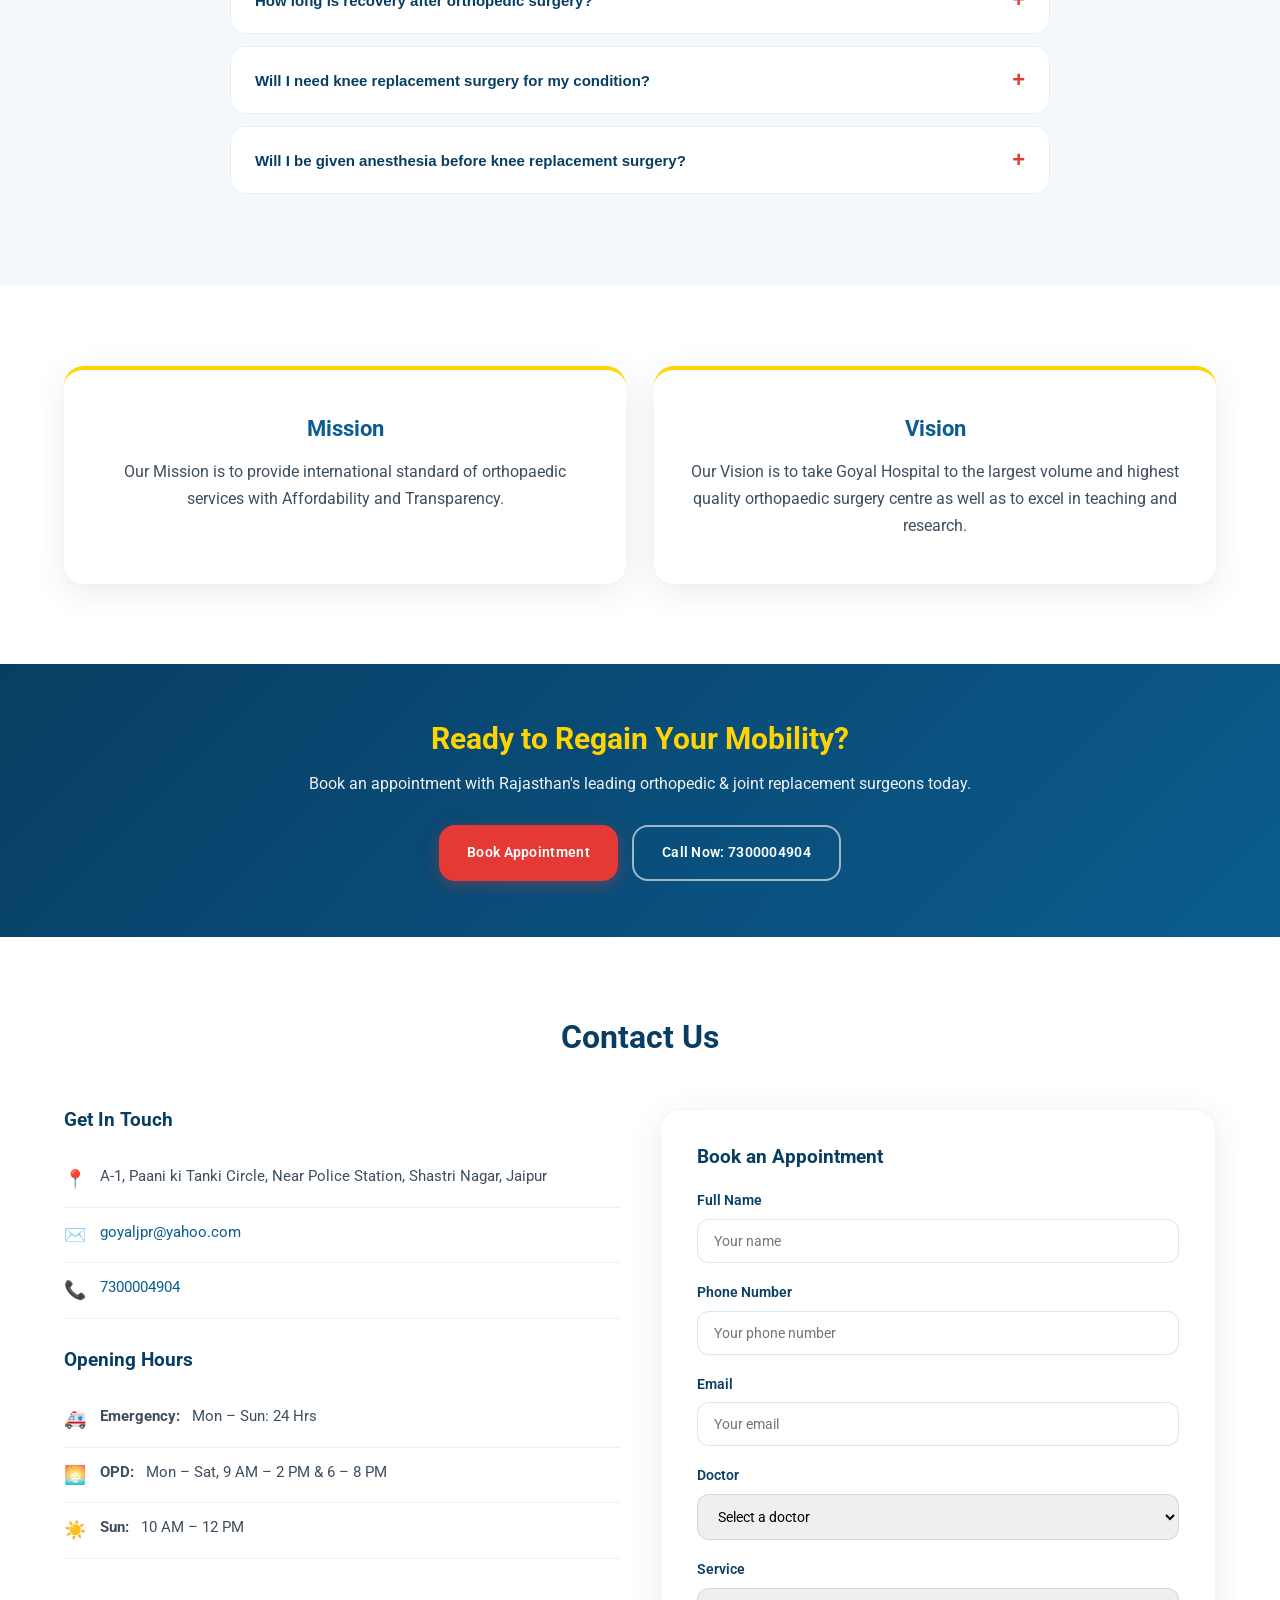
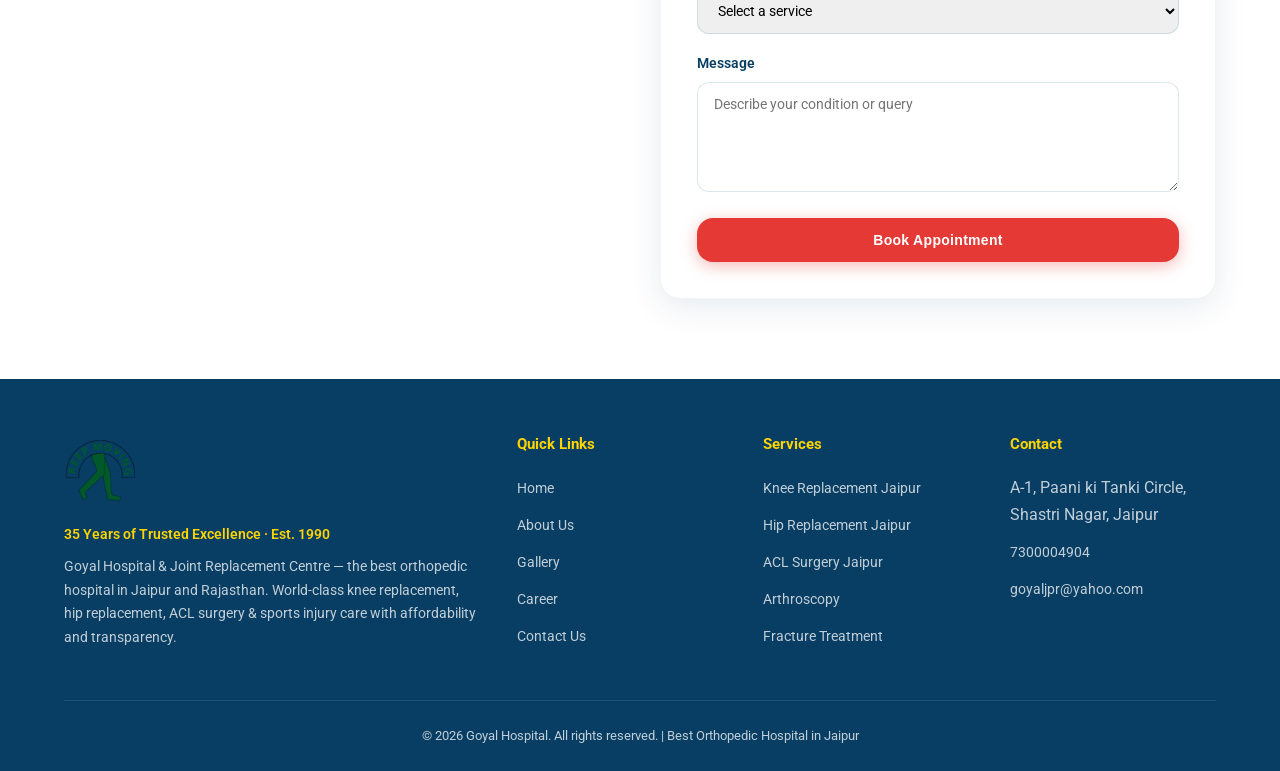
==== commit 3005bd6a: "Update OPD timings site-wide to new schedule. Set Mon–Sat hours to 9 AM–2 PM and 6–8 PM, Sun to 10 A" ====
--- a/index.html
+++ b/index.html
@@ -471,9 +471,8 @@
           <h3 style="margin-top: 30px;">Opening Hours</h3>
           <ul>
             <li><span class="icon">🚑</span> <strong>Emergency:</strong> Mon – Sun: 24 Hrs</li>
-            <li><span class="icon">🌅</span> <strong>OPD Morning:</strong> Mon – Sat: 9:00 AM - 1:00 PM</li>
-            <li><span class="icon">🌆</span> <strong>OPD Evening:</strong> Mon – Sat: 6:00 PM - 7:00 PM</li>
-            <li><span class="icon">☀️</span> <strong>Sunday:</strong> 10:00 AM - 12:00 PM</li>
+            <li><span class="icon">🌅</span> <strong>OPD:</strong> Mon – Sat, 9 AM – 2 PM & 6 – 8 PM</li>
+            <li><span class="icon">☀️</span> <strong>Sun:</strong> 10 AM – 12 PM</li>
           </ul>
         </div>
         <form class="appointment-form">
--- a/css/style.css
+++ b/css/style.css
@@ -988,6 +988,102 @@
   border: 1px solid rgba(11, 92, 143, 0.06);
 }
 
+.map-layout {
+  display: grid;
+  grid-template-columns: minmax(0, 1.65fr) minmax(280px, 1fr);
+  gap: 24px;
+  align-items: stretch;
+}
+
+.map-wrapper {
+  position: relative;
+  min-height: 480px;
+  border-radius: var(--radius-lg);
+  overflow: hidden;
+  box-shadow: var(--shadow-lg);
+  border: 1px solid rgba(11, 92, 143, 0.08);
+  background: var(--bg-light);
+}
+
+.map-frame {
+  position: absolute;
+  inset: 0;
+  width: 100%;
+  height: 100%;
+  border: 0;
+}
+
+.map-info-card {
+  background: var(--white);
+  padding: 32px;
+  border-radius: var(--radius-lg);
+  box-shadow: var(--shadow-lg);
+  border: 1px solid rgba(11, 92, 143, 0.08);
+  border-top: 4px solid var(--accent-yellow);
+  display: flex;
+  flex-direction: column;
+}
+
+.map-info-badge {
+  display: inline-flex;
+  align-self: flex-start;
+  align-items: center;
+  gap: 6px;
+  padding: 8px 14px;
+  margin-bottom: 16px;
+  border-radius: 999px;
+  background: rgba(11, 92, 143, 0.08);
+  color: var(--primary-dark);
+  font-size: 13px;
+  font-weight: 700;
+  letter-spacing: 0.02em;
+}
+
+.map-info-card h3 {
+  font-size: 1.35rem;
+  line-height: 1.35;
+  margin-bottom: 12px;
+}
+
+.map-address {
+  color: var(--text);
+  font-size: 15px;
+  margin-bottom: 20px;
+}
+
+.map-meta {
+  list-style: none;
+  margin-bottom: 24px;
+}
+
+.map-meta li {
+  display: flex;
+  align-items: flex-start;
+  gap: 10px;
+  padding: 10px 0;
+  border-bottom: 1px solid rgba(11, 92, 143, 0.08);
+  font-size: 14px;
+}
+
+.map-meta li:last-child { border-bottom: 0; }
+
+.map-meta span {
+  min-width: 22px;
+  font-size: 16px;
+}
+
+.map-actions {
+  display: grid;
+  gap: 12px;
+  margin-top: auto;
+}
+
+.map-actions .btn-block {
+  width: 100%;
+  text-align: center;
+  justify-content: center;
+}
+
 .form-group { margin-bottom: 18px; }
 
 .form-group label {
@@ -1213,6 +1309,8 @@
   .surgery-grid.reverse { direction: ltr; }
 
   .mv-grid, .contact-grid { grid-template-columns: 1fr; }
+  .map-layout { grid-template-columns: 1fr; }
+  .map-wrapper { min-height: 360px; }
   .footer-grid { grid-template-columns: 1fr 1fr; }
 }
 
